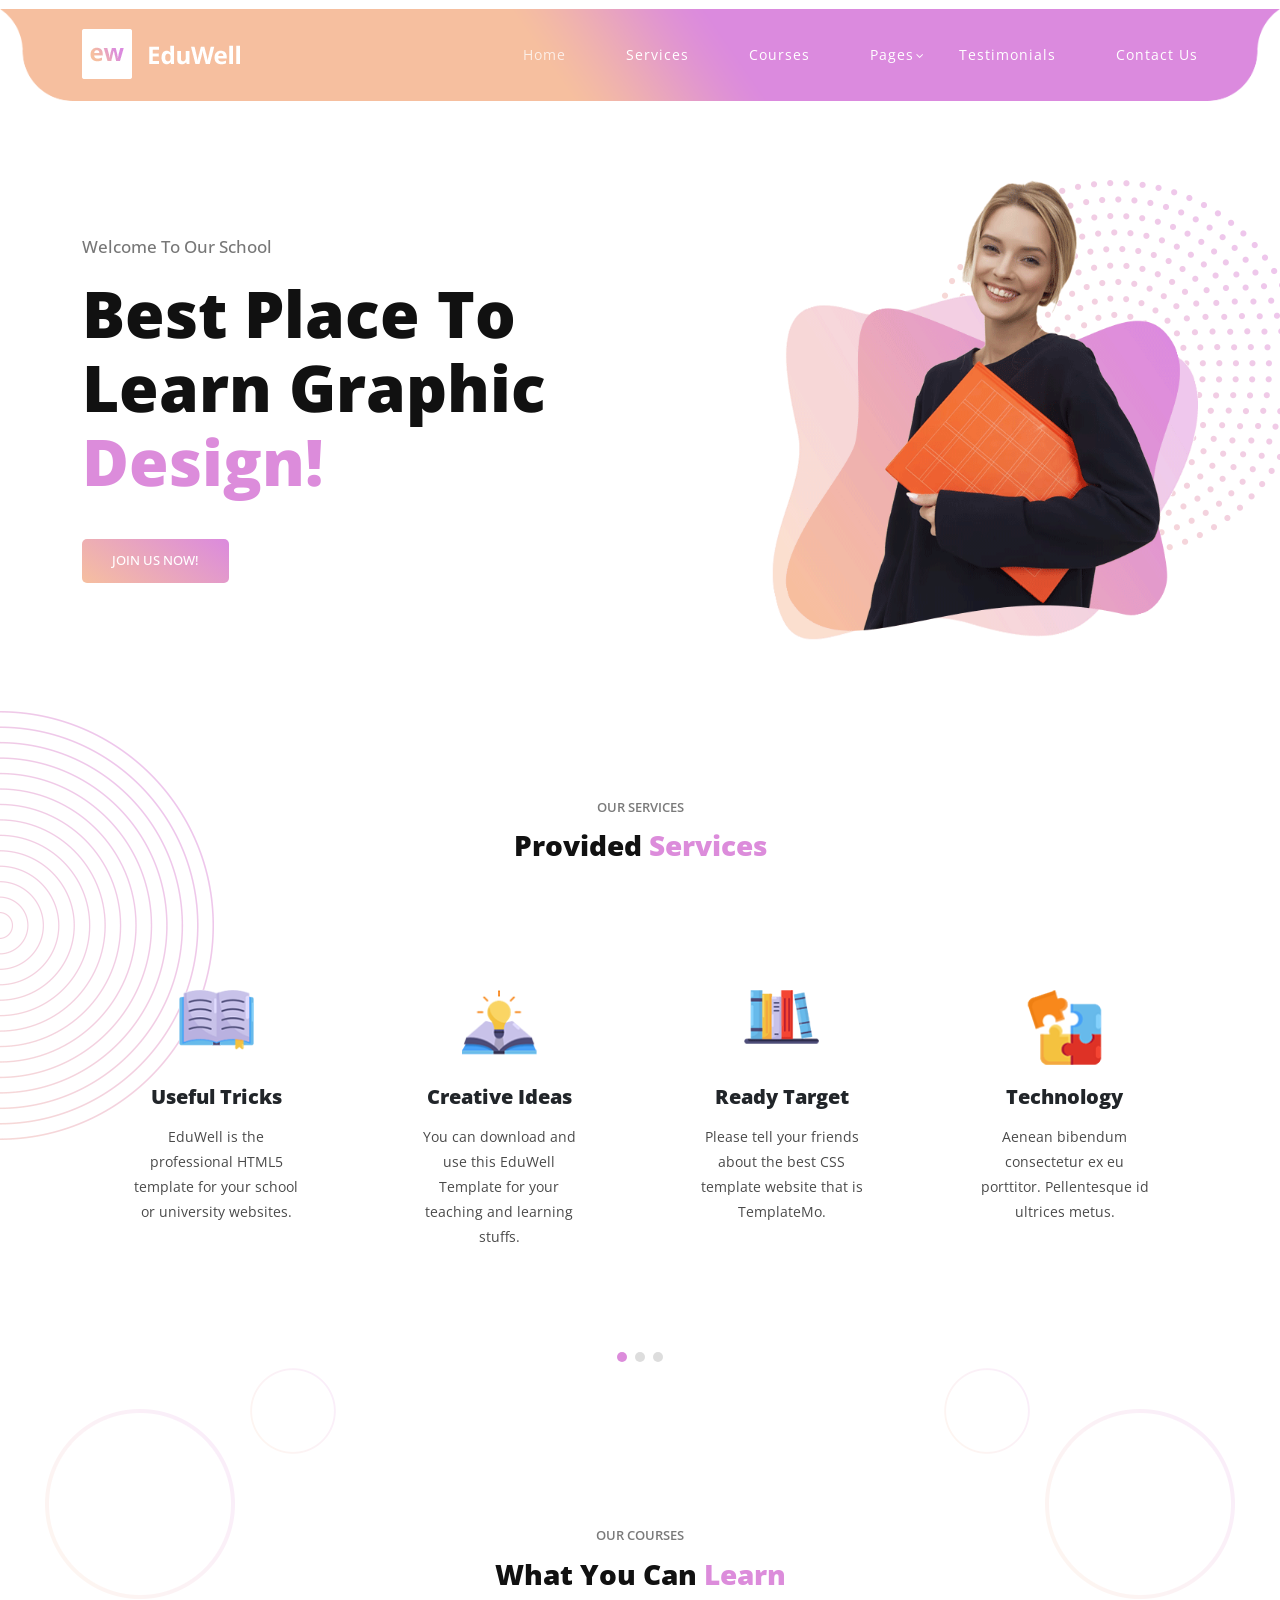
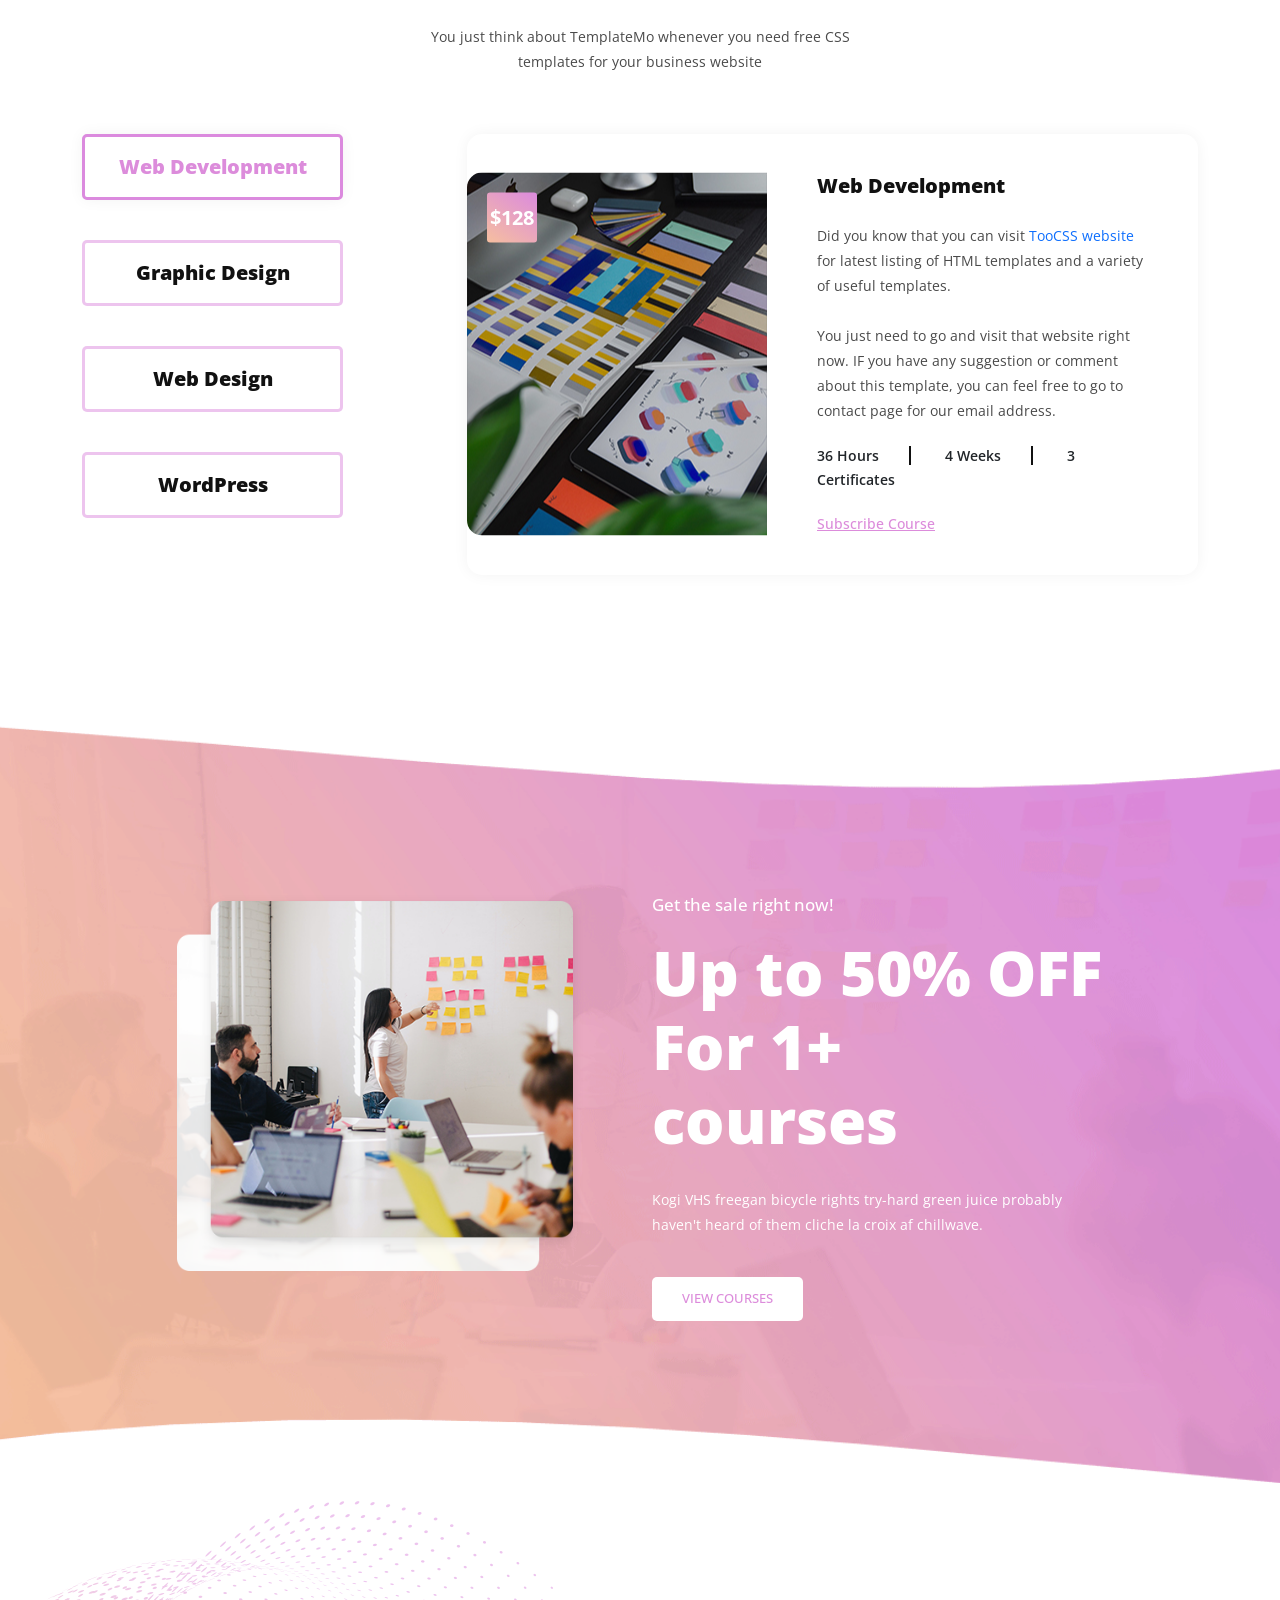
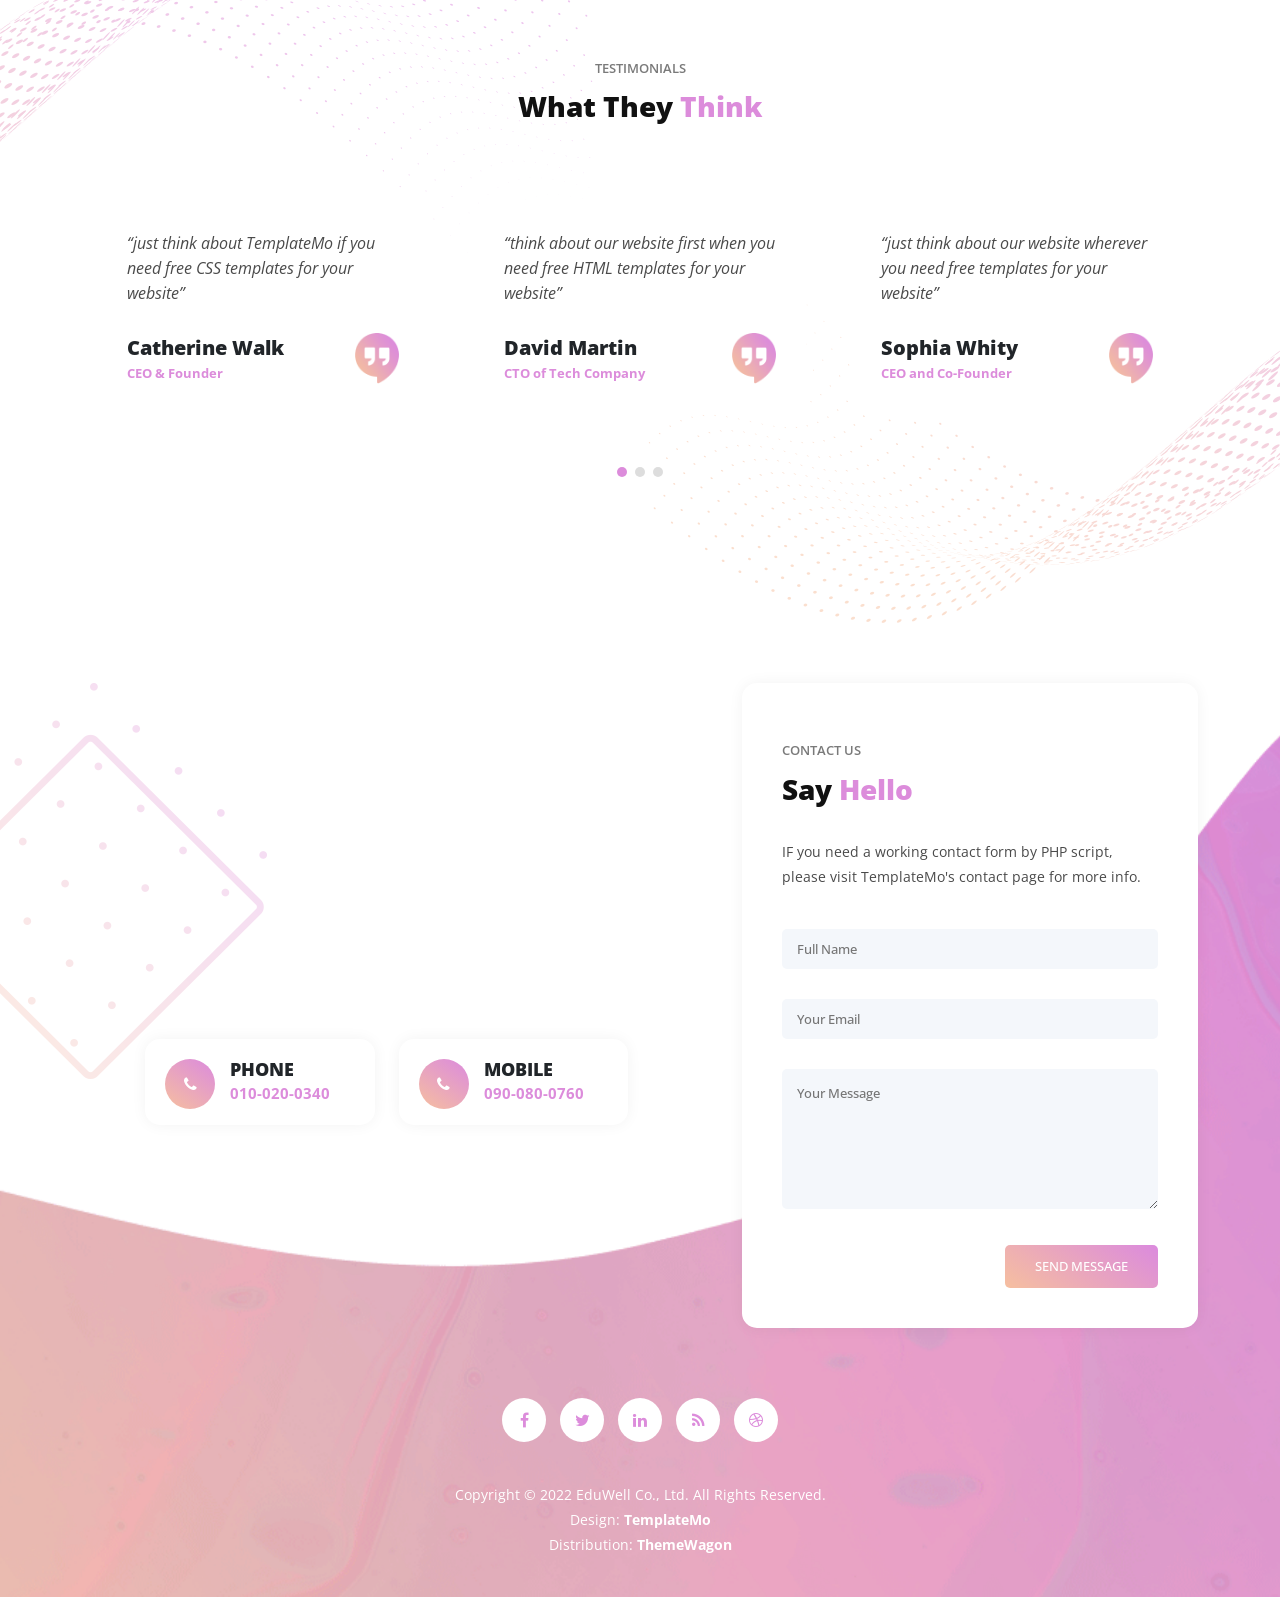
==== index.html @ 39acc46a "hellojs" ====
<!DOCTYPE html>
<html lang="en">

  <head>

    <meta charset="utf-8">
    <meta name="viewport" content="width=device-width, initial-scale=1, shrink-to-fit=no">
    <meta name="description" content="">
    <meta name="author" content="">
    <link href="https://fonts.googleapis.com/css?family=Open+Sans:100,200,300,400,500,600,700,800,900" rel="stylesheet">

    <title>EduWell - Education HTML5 Template</title>

    <!-- Bootstrap core CSS -->
    <link href="vendor/bootstrap/css/bootstrap.min.css" rel="stylesheet">


    <!-- Additional CSS Files -->
    <link rel="stylesheet" href="assets/css/fontawesome.css">
    <link rel="stylesheet" href="assets/css/templatemo-eduwell-style.css">
    <link rel="stylesheet" href="assets/css/owl.css">
    <link rel="stylesheet" href="assets/css/lightbox.css">
<!--

TemplateMo 573 EduWell

https://templatemo.com/tm-573-eduwell

-->
  </head>

<body>


  <!-- ***** Header Area Start ***** -->
  <header class="header-area header-sticky">
      <div class="container">
          <div class="row">
              <div class="col-12">
                  <nav class="main-nav">
                      <!-- ***** Logo Start ***** -->
                      <a href="index.html" class="logo">
                          <img src="assets/images/templatemo-eduwell.png" alt="EduWell Template">
                      </a>
                      <!-- ***** Logo End ***** -->
                      <!-- ***** Menu Start ***** -->
                      <ul class="nav">
                          <li class="scroll-to-section"><a href="#top" class="active">Home</a></li>
                          <li class="scroll-to-section"><a href="#services">Services</a></li>
                          <li class="scroll-to-section"><a href="#courses">Courses</a></li>
                          <li class="has-sub">
                              <a href="javascript:void(0)">Pages</a>
                              <ul class="sub-menu">
                                  <li><a href="about-us.html">About Us</a></li>
                                  <li><a href="our-services.html">Our Services</a></li>
                                  <li><a href="contact-us.html">Contact Us</a></li>
                              </ul>
                          </li>
                          <li class="scroll-to-section"><a href="#testimonials">Testimonials</a></li> 
                          <li class="scroll-to-section"><a href="#contact-section">Contact Us</a></li> 
                      </ul>        
                      <a class='menu-trigger'>
                          <span>Menu</span>
                      </a>
                      <!-- ***** Menu End ***** -->
                  </nav>
              </div>
          </div>
      </div>
  </header>
  <!-- ***** Header Area End ***** -->

  <!-- ***** Main Banner Area Start ***** -->
  <section class="main-banner" id="top">
    <div class="container">
      <div class="row">
        <div class="col-lg-6 align-self-center">
          <div class="header-text">
            <h6>Welcome to our school</h6>
            <h2>Best Place To Learn Graphic <em>Design!</em></h2>
            <div class="main-button-gradient">
              <div class="scroll-to-section"><a href="#contact-section">Join Us Now!</a></div>
            </div>
          </div>
        </div>
        <div class="col-lg-6">
          <div class="right-image">
            <img src="assets/images/banner-right-image.png" alt="">
          </div>
        </div>
      </div>
    </div>
  </section>
  <!-- ***** Main Banner Area End ***** -->

  <section class="services" id="services">
    <div class="container">
      <div class="row">
        <div class="col-lg-12">
          <div class="section-heading">
            <h6>Our Services</h6>
            <h4>Provided <em>Services</em></h4>
          </div>
        </div>
        <div class="col-lg-12">
          <div class="owl-service-item owl-carousel">
            <div class="item">
              <div class="service-item">
                <div class="icon">
                  <img src="assets/images/service-icon-01.png" alt="">
                </div>
                <h4>Useful Tricks</h4>
                <p>EduWell is the professional HTML5 template for your school or university websites.</p>
              </div>
            </div>
            <div class="item">
              <div class="service-item">
                <div class="icon">
                  <img src="assets/images/service-icon-02.png" alt="">
                </div>
                <h4>Creative Ideas</h4>
                <p>You can download and use this EduWell Template for your teaching and learning stuffs.</p>
              </div>
            </div>
            <div class="item">
              <div class="service-item">
                <div class="icon">
                  <img src="assets/images/service-icon-03.png" alt="">
                </div>
                <h4>Ready Target</h4>
                <p>Please tell your friends about the best CSS template website that is TemplateMo.</p>
              </div>
            </div>
            <div class="item">
              <div class="service-item">
                <div class="icon">
                  <img src="assets/images/service-icon-04.png" alt="">
                </div>
                <h4>Technology</h4>
                <p>Aenean bibendum consectetur ex eu porttitor. Pellentesque id ultrices metus.</p>
              </div>
            </div>
            <div class="item">
              <div class="service-item">
                <div class="icon">
                  <img src="assets/images/service-icon-01.png" alt="">
                </div>
                <h4>Useful Tricks</h4>
                <p>In non nisi eget magna efficitur ultricies non quis sapien. Pellentesque tellus.</p>
              </div>
            </div>
            <div class="item">
              <div class="service-item">
                <div class="icon">
                  <img src="assets/images/service-icon-02.png" alt="">
                </div>
                <h4>Creative Ideas</h4>
                <p>Aenean bibendum consectetur ex eu porttitor. Pellentesque id ultrices metus.</p>
              </div>
            </div>
            <div class="item">
              <div class="service-item">
                <div class="icon">
                  <img src="assets/images/service-icon-03.png" alt="">
                </div>
                <h4>Ready Target</h4>
                <p>In non nisi eget magna efficitur ultricies non quis sapien. Pellentesque tellus.</p>
              </div>
            </div>
            <div class="item">
              <div class="service-item">
                <div class="icon">
                  <img src="assets/images/service-icon-04.png" alt="">
                </div>
                <h4>Technology</h4>
                <p>Aenean bibendum consectetur ex eu porttitor. Pellentesque id ultrices metus.</p>
              </div>
            </div>
            <div class="item">
              <div class="service-item">
                <div class="icon">
                  <img src="assets/images/service-icon-01.png" alt="">
                </div>
                <h4>Useful Tricks</h4>
                <p>In non nisi eget magna efficitur ultricies non quis sapien. Pellentesque tellus.</p>
              </div>
            </div>
            <div class="item">
              <div class="service-item">
                <div class="icon">
                  <img src="assets/images/service-icon-02.png" alt="">
                </div>
                <h4>Creative Ideas</h4>
                <p>Aenean bibendum consectetur ex eu porttitor. Pellentesque id ultrices metus.</p>
              </div>
            </div>
            <div class="item">
              <div class="service-item">
                <div class="icon">
                  <img src="assets/images/service-icon-03.png" alt="">
                </div>
                <h4>Ready Target</h4>
                <p>In non nisi eget magna efficitur ultricies non quis sapien. Pellentesque tellus.</p>
              </div>
            </div>
            <div class="item">
              <div class="service-item">
                <div class="icon">
                  <img src="assets/images/service-icon-04.png" alt="">
                </div>
                <h4>Technology</h4>
                <p>Praesent accumsan condimentum arcu, id porttitor est semper nec. Nunc diam lorem.</p>
              </div>
            </div>
          </div>
        </div>
      </div>
    </div>
  </section>

  <section class="our-courses" id="courses">
    <div class="container">
      <div class="row">
        <div class="col-lg-6 offset-lg-3">
          <div class="section-heading">
            <h6>OUR COURSES</h6>
            <h4>What You Can <em>Learn</em></h4>
            <p>You just think about TemplateMo whenever you need free CSS templates for your business website</p>
          </div>
        </div>
        <div class="col-lg-12">
          <div class="naccs">
            <div class="tabs">
              <div class="row">
                <div class="col-lg-3">
                  <div class="menu">
                    <div class="active gradient-border"><span>Web Development</span></div>
                    <div class="gradient-border"><span>Graphic Design</span></div>
                    <div class="gradient-border"><span>Web Design</span></div>
                    <div class="gradient-border"><span>WordPress</span></div>
                  </div>
                </div>
                <div class="col-lg-9">
                  <ul class="nacc">
                    <li class="active">
                      <div>
                        <div class="left-image">
                          <img src="assets/images/courses-01.jpg" alt="">
                          <div class="price"><h6>$128</h6></div>
                        </div>
                        <div class="right-content">
                          <h4>Web Development</h4>
                          <p>Did you know that you can visit <a rel="nofollow" href="https://www.toocss.com/" target="_blank">TooCSS website</a> for latest listing of HTML templates and a variety of useful templates. 
                          <br><br>You just need to go and visit that website right now. IF you have any suggestion or comment about this template, you can feel free to go to contact page for our email address.</p>
                          <span>36 Hours</span>
                          <span>4 Weeks</span>
                          <span class="last-span">3 Certificates</span>
                          <div class="text-button">
                            <a href="contact-us.html">Subscribe Course</a>
                          </div>
                        </div>
                      </div>
                    </li>
                    <li>
                      <div>
                        <div class="left-image">
                          <img src="assets/images/courses-02.jpg" alt="">
                          <div class="price"><h6>$156</h6></div>
                        </div>
                        <div class="right-content">
                          <h4>Creative Graphic Design</h4>
                          <p>You are not allowed to redistribute this template ZIP file on any other website without a permission from us.<br><br>There are some unethical people on this world copied and reposted our templates without any permission from us. Their Karma will hit them really hard. Yeah!</p>
                          <span>48 Hours</span>
                          <span>6 Weeks</span>
                          <span class="last-span">1 Certificate</span>
                          <div class="text-button">
                            <a href="contact-us.html">Subscribe Course</a>
                          </div>
                        </div>
                      </div>
                    </li>
                    <li>
                      <div>
                        <div class="left-image">
                          <img src="assets/images/courses-03.jpg" alt="">
                          <div class="price"><h6>$184</h6></div>
                        </div>
                        <div class="right-content">
                          <h4>Web Design</h4>
                          <p>Quinoa roof party squid prism sustainable letterpress cray hammock tumeric man bun mixtape tofu subway tile cronut. Deep v ennui subway tile organic seitan.<br><br>Kogi VHS freegan bicycle rights try-hard green juice probably haven't heard of them cliche la croix af chillwave.</p>
                          <span>28 Hours</span>
                          <span>4 Weeks</span>
                          <span class="last-span">1 Certificate</span>
                          <div class="text-button">
                            <a href="contact-us.html">Subscribe Course</a>
                          </div>
                        </div>
                      </div>
                    </li>
                    <li>
                      <div>
                        <div class="left-image">
                          <img src="assets/images/courses-04.jpg" alt="">
                          <div class="price"><h6>$76</h6></div>
                        </div>
                        <div class="right-content">
                          <h4>WordPress Introduction</h4>
                          <p>Quinoa roof party squid prism sustainable letterpress cray hammock tumeric man bun mixtape tofu subway tile cronut. Deep v ennui subway tile organic seitan.<br><br>Kogi VHS freegan bicycle rights try-hard green juice probably haven't heard of them cliche la croix af chillwave.</p>
                          <span>48 Hours</span>
                          <span>4 Weeks</span>
                          <span class="last-span">2 Certificates</span>
                          <div class="text-button">
                            <a href="contact-us.html">Subscribe Course</a>
                          </div>
                        </div>
                      </div>
                      </li>
                    </ul>
                </div>
              </div>
            </div>
          </div>
        </div>
      </div>
    </div>
  </section>

  <section class="simple-cta">
    <div class="container">
      <div class="row">
        <div class="col-lg-5 offset-lg-1">
          <div class="left-image">
            <img src="assets/images/cta-left-image.png" alt="">
          </div>
        </div>
        <div class="col-lg-5 align-self-center">
          <h6>Get the sale right now!</h6>
          <h4>Up to 50% OFF For 1+ courses</h4>
          <p>Kogi VHS freegan bicycle rights try-hard green juice probably haven't heard of them cliche la croix af chillwave.</p>
          <div class="white-button">
            <a href="contact-us.html">View Courses</a>
          </div>
        </div>
      </div>
    </div>
  </section>

  <section class="testimonials" id="testimonials">
    <div class="container">
      <div class="row">
        <div class="col-lg-12">
          <div class="section-heading">
            <h6>Testimonials</h6>
            <h4>What They <em>Think</em></h4>
          </div>
        </div>
        <div class="col-lg-12">
          <div class="owl-testimonials owl-carousel" style="position: relative; z-index: 5;">
            <div class="item">
              <p>“just think about TemplateMo if you need free CSS templates for your website”</p>
                <h4>Catherine Walk</h4>
                <span>CEO &amp; Founder</span>
                <img src="assets/images/quote.png" alt="">
            </div>
            <div class="item">
              <p>“think about our website first when you need free HTML templates for your website”</p>
                <h4>David Martin</h4>
                <span>CTO of Tech Company</span>
                <img src="assets/images/quote.png" alt="">
            </div>
            <div class="item">
              <p>“just think about our website wherever you need free templates for your website”</p>
                <h4>Sophia Whity</h4>
                <span>CEO and Co-Founder</span>
                <img src="assets/images/quote.png" alt="">
            </div>
            <div class="item">
              <p>“Praesent accumsan condimentum arcu, id porttitor est semper nec. Nunc diam lorem.”</p>
                <h4>Helen Shiny</h4>
                <span>Tech Officer</span>
                <img src="assets/images/quote.png" alt="">
            </div>
            <div class="item">
              <p>“Praesent accumsan condimentum arcu, id porttitor est semper nec. Nunc diam lorem.”</p>
                <h4>George Soft</h4>
                <span>Gadget Reviewer</span>
                <img src="assets/images/quote.png" alt="">
            </div>
            <div class="item">
              <p>“Praesent accumsan condimentum arcu, id porttitor est semper nec. Nunc diam lorem.”</p>
                <h4>Andrew Hall</h4>
                <span>Marketing Manager</span>
                <img src="assets/images/quote.png" alt="">
            </div>
            <div class="item">
              <p>“Praesent accumsan condimentum arcu, id porttitor est semper nec. Nunc diam lorem.”</p>
                <h4>Maxi Power</h4>
                <span>Fashion Designer</span>
                <img src="assets/images/quote.png" alt="">
            </div>
            <div class="item">
              <p>“Praesent accumsan condimentum arcu, id porttitor est semper nec. Nunc diam lorem.”</p>
                <h4>Olivia Too</h4>
                <span>Creative Designer</span>
                <img src="assets/images/quote.png" alt="">
            </div>
          </div>
        </div>
      </div>
    </div>
  </section>

  <section class="contact-us" id="contact-section">
    <div class="container">
      <div class="row">
        <div class="col-lg-8">
          <div id="map">
          
            <!-- You just need to go to Google Maps for your own map point, and copy the embed code from Share -> Embed a map section -->
            <iframe src="https://www.google.com/maps/embed?pb=!1m18!1m12!1m3!1d7151.84524236698!2d-122.19494600413192!3d47.56605883252286!2m3!1f0!2f0!3f0!3m2!1i1024!2i768!4f13.1!3m3!1m2!1s0x5490695e625f8965%3A0xf99b055e76477def!2sNewcastle%20Beach%20Park%20Playground%2C%20Bellevue%2C%20WA%2098006%2C%20USA!5e0!3m2!1sen!2sth!4v1644335269264!5m2!1sen!2sth" width="100%" height="420px" frameborder="0" style="border:0; border-radius: 15px; position: relative; z-index: 2;" allowfullscreen=""></iframe>
            <div class="row">
              <div class="col-lg-4 offset-lg-1">
                <div class="contact-info">
                  <div class="icon">
                    <i class="fa fa-phone"></i>
                  </div>
                  <h4>Phone</h4>
                  <span>010-020-0340</span>
                </div>
              </div>
              <div class="col-lg-4">
                <div class="contact-info">
                  <div class="icon">
                    <i class="fa fa-phone"></i>
                  </div>
                  <h4>Mobile</h4>
                  <span>090-080-0760</span>
                </div>
              </div>
            </div>
          </div>
        </div>
        <div class="col-lg-4">
          <form id="contact" action="" method="post">
            <div class="row">
              <div class="col-lg-12">
                <div class="section-heading">
                  <h6>Contact us</h6>
                  <h4>Say <em>Hello</em></h4>
                  <p>IF you need a working contact form by PHP script, please visit TemplateMo's contact page for more info.</p>
                </div>
              </div>
              <div class="col-lg-12">
                <fieldset>
                  <input type="name" name="name" id="name" placeholder="Full Name" autocomplete="on" required>
                </fieldset>
              </div>
              <div class="col-lg-12">
                <fieldset>
                  <input type="text" name="email" id="email" pattern="[^ @]*@[^ @]*" placeholder="Your Email" required="">
                </fieldset>
              </div>
              <div class="col-lg-12">
                <fieldset>
                  <textarea name="message" id="message" placeholder="Your Message"></textarea>
                </fieldset>
              </div>
              <div class="col-lg-12">
                <fieldset>
                  <button type="submit" id="form-submit" class="main-gradient-button">Send Message</button>
                </fieldset>
              </div>
            </div>
          </form>
        </div>
        <div class="col-lg-12">
          <ul class="social-icons">
            <li><a href="#"><i class="fa fa-facebook"></i></a></li>
            <li><a href="#"><i class="fa fa-twitter"></i></a></li>
            <li><a href="#"><i class="fa fa-linkedin"></i></a></li>
            <li><a href="#"><i class="fa fa-rss"></i></a></li>
            <li><a href="#"><i class="fa fa-dribbble"></i></a></li>
          </ul>
        </div>
        <div class="col-lg-12">
          <p class="copyright">Copyright © 2022 EduWell Co., Ltd. All Rights Reserved. 
          
          <br>Design: <a rel="sponsored" href="https://templatemo.com" target="_blank">TemplateMo</a>
          <br>Distribution: <a rel="sponsored" href="https://themewagon.com" target="_blank">ThemeWagon</a></p>
        </div>
      </div>
    </div>
  </section>

  <!-- Scripts -->
  <!-- Bootstrap core JavaScript -->
    <script src="vendor/jquery/jquery.min.js"></script>
    <script src="vendor/bootstrap/js/bootstrap.bundle.min.js"></script>

    <script src="assets/js/isotope.min.js"></script>
    <script src="assets/js/owl-carousel.js"></script>
    <script src="assets/js/lightbox.js"></script>
    <script src="assets/js/tabs.js"></script>
    <script src="assets/js/video.js"></script>
    <script src="assets/js/slick-slider.js"></script>
    <script src="assets/js/custom.js"></script>
    <script>
        //according to loftblog tut
        $('.nav li:first').addClass('active');

        var showSection = function showSection(section, isAnimate) {
          var
          direction = section.replace(/#/, ''),
          reqSection = $('.section').filter('[data-section="' + direction + '"]'),
          reqSectionPos = reqSection.offset().top - 0;

          if (isAnimate) {
            $('body, html').animate({
              scrollTop: reqSectionPos },
            800);
          } else {
            $('body, html').scrollTop(reqSectionPos);
          }

        };

        var checkSection = function checkSection() {
          $('.section').each(function () {
            var
            $this = $(this),
            topEdge = $this.offset().top - 80,
            bottomEdge = topEdge + $this.height(),
            wScroll = $(window).scrollTop();
            if (topEdge < wScroll && bottomEdge > wScroll) {
              var
              currentId = $this.data('section'),
              reqLink = $('a').filter('[href*=\\#' + currentId + ']');
              reqLink.closest('li').addClass('active').
              siblings().removeClass('active');
            }
          });
        };

        $('.main-menu, .responsive-menu, .scroll-to-section').on('click', 'a', function (e) {
          e.preventDefault();
          showSection($(this).attr('href'), true);
        });

        $(window).scroll(function () {
          checkSection();
        });
    </script>
</body>

</html>
---- assets/css/templatemo-eduwell-style.css ----
/*

TemplateMo 573 EduWell

https://templatemo.com/tm-573-eduwell

*/

/* ---------------------------------------------
Table of contents
------------------------------------------------
01. font & reset css
02. reset
03. global styles
04. header
05. banner
06. features
07. testimonials
08. contact
09. footer
10. preloader
11. search
12. portfolio

--------------------------------------------- */
/* 
---------------------------------------------
font & reset css
--------------------------------------------- 
*/
@import url("https://fonts.googleapis.com/css?family=Open+Sans:100,200,300,400,500,600,700,800,900");
/* 
---------------------------------------------
reset
--------------------------------------------- 
*/
html, body, div, span, applet, object, iframe, h1, h2, h3, h4, h5, h6, p, blockquote, div
pre, a, abbr, acronym, address, big, cite, code, del, dfn, em, font, img, ins, kbd, q,
s, samp, small, strike, strong, sub, sup, tt, var, b, u, i, center, dl, dt, dd, ol, ul, li,
figure, header, nav, section, article, aside, footer, figcaption {
  margin: 0;
  padding: 0;
  border: 0;
  outline: 0;
}

.clearfix:after {
  content: ".";
  display: block;
  clear: both;
  visibility: hidden;
  line-height: 0;
  height: 0;
}

.clearfix {
  display: inline-block;
}

html[xmlns] .clearfix {
  display: block;
}

* html .clearfix {
  height: 1%;
}

ul, li {
  padding: 0;
  margin: 0;
  list-style: none;
}

header, nav, section, article, aside, footer, hgroup {
  display: block;
}

* {
  box-sizing: border-box;
}

html, body {
  font-family: 'Open Sans', sans-serif;
  font-weight: 400;
  background-color: #fff;
  font-size: 16px;
  -ms-text-size-adjust: 100%;
  -webkit-font-smoothing: antialiased;
  -moz-osx-font-smoothing: grayscale;
}

a {
  text-decoration: none !important;
}

h1, h2, h3, h4, h5, h6 {
  margin-top: 0px;
  margin-bottom: 0px;
}

ul {
  margin-bottom: 0px;
}

p {
  font-size: 14px;
  line-height: 25px;
  color: #4a4a4a;
}

img {
  width: 100%;
  overflow: hidden;
}

/* 
---------------------------------------------
global styles
--------------------------------------------- 
*/
html,
body {
  background: #fff;
  font-family: 'Open Sans', sans-serif;
}

::selection {
  background: #dc8cdb;
  color: #fff;
}

::-moz-selection {
  background: #dc8cdb;
  color: #fff;
}

@media (max-width: 991px) {
  html, body {
    overflow-x: hidden;
  }
  .mobile-top-fix {
    margin-top: 30px;
    margin-bottom: 0px;
  }
  .mobile-bottom-fix {
    margin-bottom: 30px;
  }
  .mobile-bottom-fix-big {
    margin-bottom: 60px;
  }
}

.main-button-gradient a {
  font-size: 13px;
  color: #fff;
  background: rgb(219,138,222);
  background: linear-gradient(-145deg, rgba(219,138,222,1) 0%, rgba(246,191,159,1) 100%);
  padding: 12px 30px;
  display: inline-block;
  border-radius: 5px;
  font-weight: 500;
  text-transform: uppercase;
  transition: all .3s;
}

.main-button-gradient a:hover {
  background: rgb(219,138,222);
  background: linear-gradient(-145deg, rgba(219,138,222,1) 0%, rgba(246,191,159,1) 100%);
  opacity: 0.9;
}

.white-button a {
  font-size: 13px;
  color: #dc8cdb;
  background-color: #fff;
  padding: 12px 30px;
  display: inline-block;
  border-radius: 5px;
  font-weight: 500;
  text-transform: uppercase;
  transition: all .3s;
}

.white-button a:hover {
  opacity: 0.9;
}

.text-button a {
  font-size: 14px;
  font-weight: 500;
  color: #dc8cdb;
  text-decoration: underline !important;
  transition: all .3s;
}

.text-button a:hover {
  opacity: 0.75;
}

section {
  margin-top: 140px;
}

#contact-section {
  padding-top: 20px;
}

.section-heading {
  position: relative;
  z-index: 2;
  padding-top: 20px;
  margin-top: 0px;
  text-align: center;
  margin-bottom: 60px;
}

.section-heading h6 {
  font-size: 13px;
  text-transform: uppercase;
  color: #7a7a7a;
  font-weight: 600;
}

.section-heading h4 {
  margin-top: 10px;
  line-height: 40px;
  font-size: 28px;
  font-weight: 900;
  text-transform: capitalize;
  color: #111;
}

.section-heading h4 em {
  font-style: normal;
  color: #dc8cdb;
}

.section-heading p {
  margin-top: 30px;
}


/* 
---------------------------------------------
header
--------------------------------------------- 
*/
.background-header {
  background: rgb(219,138,222) !important;
  background: linear-gradient(-145deg, rgba(219,138,222,1) 0%, rgba(246,191,159,1) 100%) !important;
  height: 80px!important;
  position: fixed!important;
  top: 0!important;
  left: 0;
  right: 0;
  box-shadow: 0px 0px 10px rgba(0,0,0,0.15)!important;
}

.header-area {
  background-image: url(../images/header-bg.png);
  background-size: contain;
  background-repeat: no-repeat;
  background-position: center;
  position: absolute;
  height: 110px;
  top: 0;
  left: 0;
  right: 0;
  z-index: 100;
  -webkit-transition: all .5s ease 0s;
  -moz-transition: all .5s ease 0s;
  -o-transition: all .5s ease 0s;
  transition: all .5s ease 0s;
}

.header-area .main-nav {
  min-height: 80px;
  background: transparent;
}

.header-area .main-nav .logo {
  line-height: 100px;
  color: #fff;
  font-size: 28px;
  font-weight: 700;
  text-transform: uppercase;
  letter-spacing: 2px;
  float: left;
  -webkit-transition: all 0.3s ease 0s;
  -moz-transition: all 0.3s ease 0s;
  -o-transition: all 0.3s ease 0s;
  transition: all 0.3s ease 0s;
}

.background-header .main-nav .logo {
  line-height: 75px;
}

.background-header .nav {
  margin-top: 20px !important;
}

.header-area .main-nav .nav {
  float: right;
  margin-top: 35px;
  margin-right: 0px;
  background-color: transparent;
  -webkit-transition: all 0.3s ease 0s;
  -moz-transition: all 0.3s ease 0s;
  -o-transition: all 0.3s ease 0s;
  transition: all 0.3s ease 0s;
  position: relative;
  z-index: 999;
}

.header-area .main-nav .nav li {
  padding-left: 30px;
  padding-right: 30px;
}

.header-area .main-nav .nav li:last-child {
  padding-right: 0px;
}

.header-area .main-nav .nav li a {
  display: block;
  font-weight: 400;
  font-size: 14px;
  text-transform: capitalize;
  color: #fff;
  -webkit-transition: all 0.3s ease 0s;
  -moz-transition: all 0.3s ease 0s;
  -o-transition: all 0.3s ease 0s;
  transition: all 0.3s ease 0s;
  height: 40px;
  line-height: 40px;
  border: transparent;
  letter-spacing: 1px;
}

.header-area .main-nav .nav li:hover a,
.header-area .main-nav .nav li a.active {
  color: #fff!important;
  opacity: 0.75;
}

.background-header .main-nav .nav li:hover a,
.background-header .main-nav .nav li a.active {
  color: #fff!important;
  opacity: 1;
}

.header-area .main-nav .nav li.has-sub {
  position: relative;
  padding-right: 15px;
}

.header-area .main-nav .nav li.has-sub:after {
  font-family: FontAwesome;
  content: "\f107";
  font-size: 12px;
  color: #fff;
  position: absolute;
  right: 5px;
  top: 12px;
}

.header-area .main-nav .nav li.has-sub ul.sub-menu {
  position: absolute;
  width: 140px;
  box-shadow: 0 2px 28px 0 rgba(0, 0, 0, 0.06);
  overflow: hidden;
  top: 40px;
  border-radius: 5px;
  opacity: 0;
  transition: all .3s;
  transform: translateY(+2em);
  visibility: hidden;
  z-index: -1;
}

.header-area .main-nav .nav li.has-sub ul.sub-menu li {
  margin-left: 0px;
  padding-left: 0px;
  padding-right: 0px;
}

.header-area .main-nav .nav li.has-sub ul.sub-menu li a {
  opacity: 1;
  display: block;
  background: #f7f7f7;
  color: #2a2a2a!important;
  padding-left: 20px;
  height: 40px;
  line-height: 40px;
  -webkit-transition: all 0.3s ease 0s;
  -moz-transition: all 0.3s ease 0s;
  -o-transition: all 0.3s ease 0s;
  transition: all 0.3s ease 0s;
  position: relative;
  font-size: 12px;
  font-weight: 400;
  border-bottom: 1px solid #eee;
}

.header-area .main-nav .nav li.has-sub ul li a:hover {
  background: #fff;
  color: #dc8cdb!important;
  padding-left: 25px;
}

.header-area .main-nav .nav li.has-sub ul li a:hover:before {
  width: 3px;
}

.header-area .main-nav .nav li.has-sub:hover ul.sub-menu {
  visibility: visible;
  opacity: 1;
  z-index: 1;
  transform: translateY(0%);
  transition-delay: 0s, 0s, 0.3s;
}

.header-area .main-nav .menu-trigger {
  cursor: pointer;
  display: block;
  position: absolute;
  top: 33px;
  width: 32px;
  height: 40px;
  text-indent: -9999em;
  z-index: 99;
  right: 40px;
  display: none;
}

.background-header .main-nav .menu-trigger {
  top: 23px;
}

.header-area .main-nav .menu-trigger span,
.header-area .main-nav .menu-trigger span:before,
.header-area .main-nav .menu-trigger span:after {
  -moz-transition: all 0.4s;
  -o-transition: all 0.4s;
  -webkit-transition: all 0.4s;
  transition: all 0.4s;
  background-color: #fff;
  display: block;
  position: absolute;
  width: 30px;
  height: 2px;
  left: 0;
}

.background-header .main-nav .menu-trigger span,
.background-header .main-nav .menu-trigger span:before,
.background-header .main-nav .menu-trigger span:after {
  background-color: #fff;
}

.header-area .main-nav .menu-trigger span:before,
.header-area .main-nav .menu-trigger span:after {
  -moz-transition: all 0.4s;
  -o-transition: all 0.4s;
  -webkit-transition: all 0.4s;
  transition: all 0.4s;
  background-color: #fff;
  display: block;
  position: absolute;
  width: 30px;
  height: 2px;
  left: 0;
  width: 75%;
}

.background-header .main-nav .menu-trigger span:before,
.background-header .main-nav .menu-trigger span:after {
  background-color: #fff;
}

.header-area .main-nav .menu-trigger span:before,
.header-area .main-nav .menu-trigger span:after {
  content: "";
}

.header-area .main-nav .menu-trigger span {
  top: 16px;
}

.header-area .main-nav .menu-trigger span:before {
  -moz-transform-origin: 33% 100%;
  -ms-transform-origin: 33% 100%;
  -webkit-transform-origin: 33% 100%;
  transform-origin: 33% 100%;
  top: -10px;
  z-index: 10;
}

.header-area .main-nav .menu-trigger span:after {
  -moz-transform-origin: 33% 0;
  -ms-transform-origin: 33% 0;
  -webkit-transform-origin: 33% 0;
  transform-origin: 33% 0;
  top: 10px;
}

.header-area .main-nav .menu-trigger.active span,
.header-area .main-nav .menu-trigger.active span:before,
.header-area .main-nav .menu-trigger.active span:after {
  background-color: transparent;
  width: 100%;
}

.header-area .main-nav .menu-trigger.active span:before {
  -moz-transform: translateY(6px) translateX(1px) rotate(45deg);
  -ms-transform: translateY(6px) translateX(1px) rotate(45deg);
  -webkit-transform: translateY(6px) translateX(1px) rotate(45deg);
  transform: translateY(6px) translateX(1px) rotate(45deg);
  background-color: #fff;
}

.background-header .main-nav .menu-trigger.active span:before {
  background-color: #fff;
}

.header-area .main-nav .menu-trigger.active span:after {
  -moz-transform: translateY(-6px) translateX(1px) rotate(-45deg);
  -ms-transform: translateY(-6px) translateX(1px) rotate(-45deg);
  -webkit-transform: translateY(-6px) translateX(1px) rotate(-45deg);
  transform: translateY(-6px) translateX(1px) rotate(-45deg);
  background-color: #fff;
}

.background-header .main-nav .menu-trigger.active span:after {
  background-color: #fff;
}

.header-area.header-sticky {
  min-height: 80px;
}

.header-area .nav {
  margin-top: 30px;
}

.header-area.header-sticky .nav li a.active {
  color: #dc8cdb;
}

@media (max-width: 1200px) {
  .header-area .main-nav .nav li {
    padding-left: 7px;
    padding-right: 7px;
  }
  .header-area .main-nav:before {
    display: none;
  }
}

@media (max-width: 767px) {
  .header-area .main-nav .logo {
    color: #1e1e1e;
  }
  .header-area.header-sticky .nav li a:hover,
  .header-area.header-sticky .nav li a.active {
    color: #dc8cdb!important;
    opacity: 1;
  }
  .header-area.header-sticky .nav li.search-icon a {
    width: 100%;
  }
  .header-area {
    background-color: #f7f7f7;
    padding: 0px 15px;
    height: 100px;
    box-shadow: none;
    text-align: center;
  }
  .header-area .container {
    padding: 0px;
  }
  .header-area .logo {
    margin-left: 30px;
  }
  .header-area .menu-trigger {
    display: block !important;
  }
  .header-area .main-nav {
    overflow: hidden;
  }
  .header-area .main-nav .nav {
    float: none;
    width: 100%;
    display: none;
    -webkit-transition: all 0s ease 0s;
    -moz-transition: all 0s ease 0s;
    -o-transition: all 0s ease 0s;
    transition: all 0s ease 0s;
    margin-left: 0px;
  }
  .header-area .main-nav .nav li:first-child {
    border-top: 1px solid #eee;
  }
  .header-area.header-sticky .nav {
    margin-top: 100px !important;
  }
  .header-area .main-nav .nav li {
    width: 100%;
    background: #fff;
    border-bottom: 1px solid #eee;
    padding-left: 0px !important;
    padding-right: 0px !important;
  }
  .header-area .main-nav .nav li a {
    height: 50px !important;
    line-height: 50px !important;
    padding: 0px !important;
    border: none !important;
    background: #f7f7f7 !important;
    color: #191a20 !important;
  }
  .header-area .main-nav .nav li a:hover {
    background: #eee !important;
    color: #dc8cdb!important;
  }
  .header-area .main-nav .nav li.has-sub ul.sub-menu {
    position: relative;
    visibility: inherit;
    opacity: 1;
    z-index: 1;
    transform: translateY(0%);
    top: 0px;
    width: 100%;
    box-shadow: none;
    height: 0px;
    transition: all 0s;
  }
  .header-area .main-nav .nav li.submenu ul li a {
    font-size: 12px;
    font-weight: 400;
  }
  .header-area .main-nav .nav li.submenu ul li a:hover:before {
    width: 0px;
  }
  .header-area .main-nav .nav li.has-sub ul.sub-menu {
    height: auto;
  }
  .header-area .main-nav .nav li.has-sub:after {
    color: #3B566E;
    right: 30px;
    font-size: 14px;
    top: 15px;
  }
  .header-area .main-nav .nav li.submenu:hover ul, .header-area .main-nav .nav li.submenu:focus ul {
    height: 0px;
  }
}

@media (min-width: 767px) {
  .header-area .main-nav .nav {
    display: flex !important;
  }
}


/* 
---------------------------------------------
banner
--------------------------------------------- 
*/

section.main-banner {
  margin-top: 0px;
}

.main-banner {
  padding-top: 180px;
}

.main-banner .right-image {
  margin-left: 120px;
  position: relative;
  z-index: 2;
}

.main-banner .right-image img {
  position: relative;
  z-index: 2;
}

.main-banner .right-image::after {
  position: absolute;
  background-image: url(../images/banner-right-dec.png);
  width: 378px;
  height: 378px;
  content: '';
  right: -25%;
  z-index: 1;
}

.main-banner .header-text::after {
  position: absolute;
  background-image: url(../images/banner-left-dec.png);
  width: 214px;
  height: 429px;
  content: '';
  left: 0;
  bottom: -240px;
  z-index: 1;
}

.main-banner .header-text h6 {
  position: relative;
  z-index: 2;
  font-size: 17px;
  font-weight: 500;
  text-transform: capitalize;
  color: #777777;;
}

.main-banner .header-text h2 {
  position: relative;
  z-index: 2;
  margin-top: 20px;
  font-size: 64px;
  color: #111111;
  font-weight: 900;
  line-height: 74px;
  margin-bottom: 40px;
}

.main-banner .header-text h2 em {
  font-style: normal;
  color: #dc8cdb;
}

.main-banner .main-button-gradient {
  position: relative;
  z-index: 2;
}


/*
---------------------------------------------
services
---------------------------------------------
*/ 

.services .item {
  border-radius: 15px;
  text-align: center;
  padding: 50px 30px;
  margin: 15px;
  transition: all .3s;
}

.services .item:hover {
  box-shadow: 0px 0px 15px rgba(0, 0, 0, 0.06);
}

.services .item .icon {
  max-width: 75px;
  margin: 0 auto;
  min-height: 80px;
  line-height: 80px;
  vertical-align: middle;
}

.services .item h4 {
  margin-top: 15px;
  margin-bottom: 15px;
  font-size: 20px;
  font-weight: 800;
}

.services .owl-dots {
  text-align: center;
  margin-top: 30px;
}

.services .owl-dots .owl-dot {
  width: 10px;
  height: 10px;
  background-color: #ddd;
  border-radius: 50%;
  margin: 0px 4px;
}

.services .owl-dots .active {
  background-color: #dc8cdb;
}


/*
---------------------------------------------
our courses
---------------------------------------------
*/

section.our-courses {
  position: relative;
}

section.our-courses .section-heading p {
  padding: 0px 60px;
}

section.our-courses:before {
  position: absolute;
  content: '';
  background-image: url(../images/our-courses-left-dec.png);
  left: 45px;
  top: -140px;
  width: 291px;
  height: 231px;
  z-index: 1;
}

section.our-courses:after {
  position: absolute;
  content: '';
  background-image: url(../images/our-courses-right-dec.png);
  right: 45px;
  top: -140px;
  width: 291px;
  height: 231px;
  z-index: 1;
}

section.our-courses .naccs {
  position: relative;
}

section.our-courses .naccs .menu div {
  padding: 15px 30px;
  text-align: center;
  border-radius: 5px !important;
  margin-bottom: 40px;
  font-size: 20px;
  color: #111;
  background-color: #fff;
  cursor: pointer;
  vertical-align: middle;
  font-weight: 900;
  transition: 1s all cubic-bezier(0.075, 0.82, 0.165, 1);
  border: 3px solid rgba(219,138,222,0.5);
}

section.our-courses .naccs .menu div.active {
  color: #dc8cdb;
  border: 3px solid rgba(219,138,222,1);
  box-shadow: 0px 0px 15px rgba(0, 0, 0, 0.05);
}

section.our-courses ul.nacc {
  margin-left: 100px !important;
  position: relative;
  min-height: 100%;
  list-style: none;
  margin: 0;
  padding: 0;
  transition: 0.5s all cubic-bezier(0.075, 0.82, 0.165, 1);
}

section.our-courses ul.nacc li {
  background-color: #fff;
  overflow: hidden;
  opacity: 0;
  transform: translateX(50px);
  position: absolute;
  list-style: none;
  transition: 1s all cubic-bezier(0.075, 0.82, 0.165, 1);
  border-radius: 15px;
  box-shadow: 0px 0px 15px rgba(0, 0, 0, 0.05);
  padding-right: 50px;
}

section.our-courses ul.nacc li .left-image {
  position: absolute;
  margin-right: 50px;
  top: 50%;
  transform: translateY(-50%);
}

section.our-courses ul.nacc li .left-image img {
  border-top-left-radius: 15px;
  border-bottom-left-radius: 15px;
}

section.our-courses ul.nacc li .left-image .price h6 {
  position: absolute;
  background: rgb(219,138,222);
  background: linear-gradient(-145deg, rgba(219,138,222,1) 0%, rgba(246,191,159,1) 100%);
  color: #fff;
  top: 20px;
  left: 20px;
  font-size: 20px;
  font-weight: 700;
  width: 50px;
  height: 50px;
  border-radius: 3px;
  display: inline-block;
  text-align: center;
  line-height: 50px;
}

section.our-courses ul.nacc li .right-content {
  padding: 40px 0px;
  margin-left: 350px;
}

section.our-courses ul.nacc li .right-content h4 {
  font-size: 20px;
  color: #111;
  margin-bottom: 25px;
  font-weight: 800;
}

section.our-courses ul.nacc li .right-content ul {
  margin-top: 20px;
  margin-bottom: 20px;
}

section.our-courses ul.nacc li .right-content span {
  font-size: 14px;
  font-weight: 600;
  margin-right: 30px;
  padding-right: 30px;
  border-right: 2px solid #111;
}

section.our-courses ul.nacc li .right-content .last-span {
  margin-right: 0px;
  padding-right: 0px;
  border-right: none;
}

section.our-courses ul.nacc li .right-content p {
  margin-bottom: 20px;
}

section.our-courses ul.nacc li .right-content .text-button {
  margin-top: 20px;
}

section.our-courses ul.nacc li.active {
  position: relative;
  transition-delay: 0.3s;
  z-index: 2;
  opacity: 1;
  transform: translateX(0px);
}

section.our-courses ul.nacc li p {
  margin: 0;
}


/*
---------------------------------------------
cta
---------------------------------------------
*/

section.simple-cta {
  background-image: url(../images/cta-bg.png);
  background-repeat: no-repeat;
  background-position: center center;
  background-size: cover;
  width: 100%;
  padding: 180px 0px 180px 0px;
}

section.simple-cta .left-image {
  margin-right: 45px;
}

section.simple-cta h6 {
  font-size: 17px;
  color: #fff;
}

section.simple-cta h4 {
  font-size: 62px;
  font-weight: 900;
  color: #fff;
  line-height: 74px;
  margin-top: 20px;
}

section.simple-cta p {
  color: #fff;
  margin-top: 30px;
  margin-bottom: 40px;
}


/* 
---------------------------------------------
testimonials
--------------------------------------------- 
*/

section.testimonials {
  position: relative;
}

section.testimonials:before {
  position: absolute;
  content: '';
  background-image: url(../images/testimonials-left-dec.png);
  left: 0px;
  top: -140px;
  width: 593px;
  height: 352px;
  z-index: 1;
}

section.testimonials:after {
  position: absolute;
  content: '';
  background-image: url(../images/testimonials-right-dec.png);
  right: 0px;
  bottom: -140px;
  width: 632px;
  height: 352px;
  z-index: 1;
}

.testimonials .item {
  border-radius: 15px;
  padding: 30px;
  background-color: #fff;
  margin: 15px;
  transition: all .3s;
  position: relative;
  z-index: 2;
}

.testimonials .item:hover {
  box-shadow: 0px 0px 15px rgba(0, 0, 0, 0.06);
}

.testimonials .item p {
  font-size: 16px;
  font-style: italic;
}

.testimonials .item h4 {
  margin-top: 30px;
  font-size: 20px;
  font-weight: 900;
  position: relative;
}

.testimonials .item span {
  font-size: 13px;
  font-weight: 700;
  color: #dc8cdb;
}

.testimonials .item img {
  max-width: 44px;
  z-index: 2;
  position: absolute;
  right: 30px;
  bottom: 30px
}

.testimonials .owl-dots {
  text-align: center;
  margin-top: 30px;
}

.testimonials .owl-dots .owl-dot {
  width: 10px;
  height: 10px;
  background-color: #ddd;
  border-radius: 50%;
  margin: 0px 4px;
}

.testimonials .owl-dots .active {
  background-color: #dc8cdb;
}



/* 
---------------------------------------------
contact us
--------------------------------------------- 
*/

section.contact-us {
  background-image: url(../images/footer-bg.png);
  background-position: center center;
  background-repeat: no-repeat;
  background-size: cover;
  padding: 0px;
  position: relative;
}

section.contact-us:after {
  position: absolute;
  content: '';
  background-image: url(../images/footer-left-dec.png);
  left: 0px;
  top: 60px;
  width: 267px;
  height: 396px;
  z-index: 1;
}

section.contact-us .contact-info {
  background-color: #fff;
  margin-top: -30px;
  box-shadow: 0px 0px 15px rgba(0, 0, 0, 0.05);
  border-radius: 15px;
  z-index: 5;
  position: relative;
  padding: 20px;
}

section.contact-us .contact-info .icon i {
  float: left;
  margin-right: 15px;
  width: 50px;
  height: 50px;
  display: inline-block;
  text-align: center;
  line-height: 50px;
  border-radius: 50%;
  background: rgb(219,138,222);
  background: linear-gradient(-145deg, rgba(219,138,222,1) 0%, rgba(246,191,159,1) 100%);
  color: #fff;
}

section.contact-us .contact-info h4 {
  font-size: 18px;
  font-weight: 900;
  text-transform: uppercase;
}

section.contact-us .contact-info span {
  font-size: 15px;
  color: #dc8cdb;
  font-weight: 700;
}

section.contact-us .section-heading {
  text-align: left;
  margin-bottom: 40px;
}

section.contact-us #contact {
  margin-left: -100px;
  position: relative;
  z-index: 5;
  background-color: #fff;
  margin-top: 40px;
  box-shadow: 0px 0px 15px rgba(0, 0, 0, 0.05);
  border-radius: 15px;
  padding: 40px;
}

section.contact-us #contact input {
  width: 100%;
  height: 40px;
  border-radius: 5px;
  background-color: #f4f7fb;
  outline: none;
  border: none;
  box-shadow: none;
  font-size: 13px;
  font-weight: 500;
  color: #7a7a7a;
  padding: 0px 15px;
  margin-bottom: 30px;
}

section.contact-us #contact textarea {
  width: 100%;
  min-height: 140px;
  max-height: 180px;
  border-radius: 5px;
  background-color: #f4f7fb;
  outline: none;
  border: none;
  box-shadow: none;
  font-size: 13px;
  font-weight: 500;
  color: #7a7a7a;
  padding: 15px;
  margin-bottom: 30px;
}

section.contact-us #contact button {
  float: right;
  font-size: 13px;
  color: #fff;
  background: rgb(219,138,222);
  background: linear-gradient(-145deg, rgba(219,138,222,1) 0%, rgba(246,191,159,1) 100%);
  padding: 12px 30px;
  display: inline-block;
  border-radius: 5px;
  font-weight: 500;
  text-transform: uppercase;
  transition: all .3s;
  transition: all .3s;
  border: none;
  outline: none;
}

section.contact-us #contact button:hover {
  opacity: 0.9;
}

section.contact-us ul.social-icons li {
  display: inline-block;
  margin: 0px 5px;
}

section.contact-us ul.social-icons {
  text-align: center;
  margin-top: 70px;
}

section.contact-us ul.social-icons li a {
  width: 44px;
  height: 44px;
  display: inline-block;
  text-align: center;
  line-height: 44px;
  background-color: #fff;
  color: #dc8cdb;
  border-radius: 50%;
  transition: all .5s;
}

section.contact-us ul.social-icons li a:hover {
  background-color: #dc8cdb;
  color: #fff;
}

p.copyright {
  text-align: center;
  color: #fff;
  margin: 40px 0px;
}

p.copyright a {
  font-weight: 700;
  color: #fff;
}

/*
---------------------------------------------
heading page
---------------------------------------------
*/

section.page-heading {
  margin-top: 190px;
  text-align: center;
}

section.page-heading .header-text {
  border-bottom: 3px solid #eee;
  padding-bottom: 80px;
}

section.page-heading .header-text h4 {
  font-size: 17px;
  text-transform: capitalize;
  color: #7a7a7a;
}

section.page-heading .header-text h1 {
  font-size: 62px;
  font-weight: 900;
  color: #111;
  margin-top: 10px;
}


/*
---------------------------------------------
about us page
---------------------------------------------
*/

section.get-info .left-image {
  margin-right: 30px;
}

section.get-info .section-heading {
  text-align: left;
}

section.get-info .info-item {
  border-radius: 15px;
  text-align: left;
  padding: 60px 30px 30px 30px;
  box-shadow: 0px 0px 15px rgba(0, 0, 0, 0.06);
  position: relative;
}

section.get-info .info-item .icon {
  position: absolute;
  left: 30px;
  top: -30px;
  width: 80px;
  height: 80px;
  display: inline-block;
  border-radius: 15px;
  text-align: center;
  line-height: 80px;
  background-color: #fff;
  box-shadow: 0px 0px 15px rgba(0, 0, 0, 0.06);
}

section.get-info .info-item .icon img {
  max-width: 60%;
}

section.get-info .info-item h4 {
  margin-top: 15px;
  margin-bottom: 15px;
  font-size: 20px;
  font-weight: 800;
}

section.our-team {
  position: relative;
}

section.our-team .section-heading p {
  padding: 0px 60px;
}

section.our-team:before {
  position: absolute;
  content: '';
  background-image: url(../images/our-courses-left-dec.png);
  left: 45px;
  top: -140px;
  width: 291px;
  height: 231px;
  z-index: 1;
}

section.our-team:after {
  position: absolute;
  content: '';
  background-image: url(../images/our-courses-right-dec.png);
  right: 45px;
  top: -140px;
  width: 291px;
  height: 231px;
  z-index: 1;
}

section.our-team .naccs {
  position: relative;
  text-align: center;
}

section.our-team .naccs .menu {
  position: relative;
  display: inline-block;
}

section.our-team .naccs .menu div {
  margin: 0px 15px;
  text-align: center;
  display: inline-block;
  width: 15%;
  text-align: center;
  font-size: 20px;
  color: #111;
  background-color: #fff;
  cursor: pointer;
  vertical-align: middle;
  font-weight: 900;
}

section.our-team .naccs .menu div img {
  border-radius: 50%;
  max-width: 120px;
}

section.our-team .naccs .menu div h4 {
  font-size: 15px;
  font-weight: 900;
  margin-top: 15px;
  margin-bottom: 5px;
}

section.our-team .naccs .menu div span {
  font-size: 12px;
  text-transform: uppercase;
  color: #dc8cdb;
  font-weight: 700;
  display: block;
}

section.our-team .naccs .menu div.active h4 {
  color: #dc8cdb;
}

section.our-team ul.nacc {
  margin-top: 40px !important;
  position: relative;
  min-height: 100%;
  height: 100% !important;
  list-style: none;
  margin: 0;
  padding: 0;
}

section.our-team ul.nacc li {
  z-index: -1;
  opacity: 0;
  transform: translateX(50px);
  background-color: #fff;
  position: absolute;
  list-style: none;
  transition: 1s all cubic-bezier(0.075, 0.82, 0.165, 1);
  border-radius: 15px;
  box-shadow: 0px 0px 15px rgba(0, 0, 0, 0.05);
  padding: 40px;
}

section.our-team ul.nacc li.active {
  position: relative !important;
  overflow: hidden;
}

section.our-team ul.nacc li .right-image {
  position: absolute;
  right: 0;
  top: 50%;
  transform: translateY(-50%);
}

section.our-team ul.nacc li .right-image img {
  border-top-right-radius: 15px;
  border-bottom-right-radius: 15px;
}

section.our-team ul.nacc li .left-content {
  text-align: left;
  margin-right: 380px;
}

section.our-team ul.nacc li .left-content h4 {
  font-size: 20px;
  color: #111;
  margin-bottom: 25px;
  font-weight: 800;
}

section.our-team ul.nacc li .left-content span a {
  font-size: 14px;
  font-weight: 600;
  margin-right: 30px;
  padding-right: 30px;
  color: #111;
  border-right: 2px solid #111;
  transition: all .3s;
}

section.our-team ul.nacc li .left-content span a:hover {
  color: #dc8cdb;
}

section.our-team ul.nacc li .left-content .last-span a {
  margin-right: 0px;
  padding-right: 0px;
  border-right: none;
}

section.our-team ul.nacc li .left-content p {
  margin-bottom: 30px;
}

section.our-team ul.nacc li .left-content .text-button {
  margin-top: 30px;
}

section.our-team ul.nacc li.active {
  transition-delay: 0.3s;
  z-index: 2;
  opacity: 1;
  transform: translateX(0px);
}

section.our-team ul.nacc li p {
  margin: 0;
}

section.our-office .left-info {
  margin-right: 0px;
  position: relative;
  z-index: 5;
  background-color: #fff;
  margin-top: 40px;
  box-shadow: 0px 0px 15px rgba(0, 0, 0, 0.05);
  border-radius: 15px;
  padding: 40px;
}

section.our-office .left-info p {
  margin-bottom: 40px;
}

section.our-office .left-info ul li {
  display: block;
  font-size: 14px;
  font-weight: 600;
  color: #4a4a4a;
  font-style: italic;
  margin-bottom: 20px;
}

section.our-office .left-info ul li:last-child {
  margin-bottom: 0px;
}

section.our-office .left-info .main-button-gradient {
  margin-top: 40px;
}

section.our-office #video {
  margin-left: -70px;
}

section.our-office #video .thumb {
  position: relative;
}

section.our-office #video .thumb .play-button {
  position: absolute;
  top: 50%;
  left: 50%;
}

section.our-office #video .thumb .play-button a {
  width: 80px;
  height: 80px;
  display: inline-block;
  text-align: center;
  line-height: 80px;
  border-radius: 50%;
  transform: translate(-40px, -40px);
  color: #fff;
  font-size: 22px;
  background: rgb(219,138,222);
  background: linear-gradient(-145deg, rgba(219,138,222,1) 0%, rgba(246,191,159,1) 100%);
}

section.our-office #video img {
  border-radius: 20px;
}



/*
---------------------------------------------
our services page
---------------------------------------------
*/

section.featured-product {
  position: relative;
}

section.featured-product:before {
  position: absolute;
  content: '';
  background-image: url(../images/testimonials-left-dec.png);
  left: 0px;
  top: -140px;
  width: 593px;
  height: 352px;
  z-index: 1;
}

section.featured-product:after {
  position: absolute;
  content: '';
  background-image: url(../images/testimonials-right-dec.png);
  right: 0px;
  bottom: -140px;
  width: 632px;
  height: 352px;
  z-index: 1;
}

section.featured-product .info-item {
  border-radius: 15px;
  text-align: left;
  padding: 60px 30px 30px 30px;
  box-shadow: 0px 0px 15px rgba(0, 0, 0, 0.06);
  position: relative;
  margin-bottom: 90px;
}

section.featured-product .last-info {
  margin-bottom: 0px;
}

section.featured-product .left-info .info-item .icon {
  right: 30px;
  top: -30px;
}

section.featured-product .left-info .info-item {
  text-align: right;
}

section.featured-product .right-info .info-item .icon {
  left: 30px;
  top: -30px;
}

section.featured-product .info-item .icon {
  position: absolute;
  width: 80px;
  height: 80px;
  display: inline-block;
  border-radius: 15px;
  text-align: center;
  line-height: 80px;
  background-color: #fff;
  box-shadow: 0px 0px 15px rgba(0, 0, 0, 0.06);
}

section.featured-product .info-item .icon img {
  max-width: 60%;
}

section.featured-product .info-item h4 {
  margin-top: 15px;
  margin-bottom: 15px;
  font-size: 20px;
  font-weight: 800;
}

section.featured-product .product-image {
  margin: 0px 60px;
}


/*
---------------------------------------------
contact us page
---------------------------------------------
*/

section.more-info .section-heading {
  margin-bottom: 40px;
  text-align: left;
}

section.more-info p {
  margin-bottom: 40px;
}

section.more-info ul li {
  display: block;
  font-size: 14px;
  font-weight: 600;
  color: #4a4a4a;
  font-style: italic;
  margin-bottom: 20px;
}

section.more-info ul li:last-child {
  margin-bottom: 0px;
}

section.more-info .count-area-content {
  margin-bottom: 20px;
  margin-top: 20px;
}

section.more-info .count-area-content .count-digit {
  background-color: #fff;
  box-shadow: 0px 0px 15px rgba(0, 0, 0, 0.05);
  border-radius: 15px;
  text-align: center;
  display: inline-block;
  margin-left: 50%;
  transform: translateX(-40px);
  width: 80px;
  height: 80px;
  line-height: 80px;
  font-size: 28px;
  color: #dc8cdb;
  font-weight: 900;
  margin-bottom: -40px;
  position: relative;
  z-index: 2;
}

section.more-info .count-area-content .count-title {
  background-color: #fff;
  box-shadow: 0px 0px 15px rgba(0, 0, 0, 0.05);
  border-radius: 15px;
  text-align: center;
  font-size: 20px;
  font-weight: 900;
  color: #111;
  padding: 50px 30px 30px 30px;
  position: relative;
  z-index: 1;
}


/* 
---------------------------------------------
responsive
--------------------------------------------- 
*/


body {
  overflow-x: hidden;
}

@media (max-width: 1330px) {
  .services .owl-nav .owl-next{
    right: -30px;
  }
  .services .owl-nav .owl-prev{
    left: -25px;
  }
  .our-courses .owl-nav .owl-next{
    right: -30px;
  }
  .our-courses .owl-nav .owl-prev{
    left: -25px;
  }
}

@media (max-width: 1200px) {
  .main-banner .right-image {
    margin-left: 60px;
  }
  .main-banner .header-text h2 {
    font-size: 62px;
  }
  .header-area {
    background: rgb(219,138,222) !important;
    background: linear-gradient(-145deg, rgba(219,138,222,1) 0%, rgba(246,191,159,1) 100%) !important;
  }
  .services .owl-nav .owl-next{
    right: -70px;
  }
  .services .owl-nav .owl-prev{
    left: -65px;
  }
  .our-courses .owl-nav .owl-next{
    right: -70px;
  }
  .our-courses .owl-nav .owl-prev{
    left: -65px;
  }
}

@media (max-width: 1085px) {
  .services .owl-nav .owl-next{
    right: -30px;
  }
  .services .owl-nav .owl-prev{
    left: -25px;
  }
  .our-courses .owl-nav .owl-next{
    right: -30px;
  }
  .our-courses .owl-nav .owl-prev{
    left: -25px;
  }
}

@media (max-width: 1005px) {
  .services .owl-nav .owl-next{
    display: none;
  }
  .services .owl-nav .owl-prev{
    display: none;
  }
  .our-courses .owl-nav .owl-next{
    display: none;
  }
  .our-courses .owl-nav .owl-prev{
    display: none;
  }
}

@media (max-width: 992px) {

  .main-banner .header-text {
    text-align: center;
    margin-bottom: 60px;
  }
  .main-banner .right-image {
    margin-left: 0px;
  }
  section.our-courses ul.nacc {
    margin-left: 0px !important;
  }
  section.simple-cta {
    margin-top: 0px;
  }
  section.simple-cta .left-image {
    margin-right: 0px;
    margin-bottom: 45px;
  }
  section.contact-us .contact-info {
    margin-top: 15px;
  }
  section.contact-us #contact {
    margin-left: 0px;
  }
  section.contact-us #contact button {
    float: none;
  }
  section.get-info .left-image {
    margin-right: 0px;
    margin-bottom: 30px;
  }
  section.get-info .info-item {
    margin-top: 60px;
  }
  section.our-office #video {
    margin-left: 0px;
    margin-top: 30px;
  }
  section.featured-product .left-info .info-item,
  section.featured-product .right-info .info-item {
    text-align: center;
    background-color: #fff;
    position: relative;
    z-index: 2;
  }
  section.featured-product .left-info .info-item .icon {
    right: 50%;
    transform: translateX(40px);
  }
  section.featured-product .right-info .info-item .icon {
    left: 50%;
    transform: translateX(-40px);
  }
  section.featured-product .product-image {
    margin: 60px
  }
  section.our-team ul.nacc li .left-content span a,
  section.our-courses ul.nacc li .right-content span {
    margin-right: 15px;
    padding-right: 15px;
  }
}

@media (max-width: 767px) {
  .header-area .main-nav .nav li.has-sub ul.sub-menu {
    display: none;
  }
  section.our-courses ul.nacc li .left-image,
  section.our-team ul.nacc li .right-image {
    position: relative;
    margin-right: 0px;
    margin-left: 0px;
    transform: translateY(-0%);
  }
  section.our-courses ul.nacc li .left-image img,
  section.our-team ul.nacc li .right-image img {
    border-radius: 15px;
  }
  section.our-courses ul.nacc li,
  section.our-team ul.nacc li {
    padding: 0px;
  }
  section.our-courses ul.nacc li .right-content {
    margin-left: 0px;
    padding: 30px;
  }
  section.our-team ul.nacc li .left-content {
    margin-right: 0px;
    padding: 30px;
  }
  section.our-team .naccs .menu div {
    width: 14%;
    margin: 0px 5px;
  }
  section.our-team .naccs .menu div.active img {
    border: 3px solid #dc8cdb;
  }
  section.our-team .naccs .menu div h4,
  section.our-team .naccs .menu div span {
    display: none;
  }
  section.more-info .count-area-content .count-title {
    font-size: 22px;
  }
}
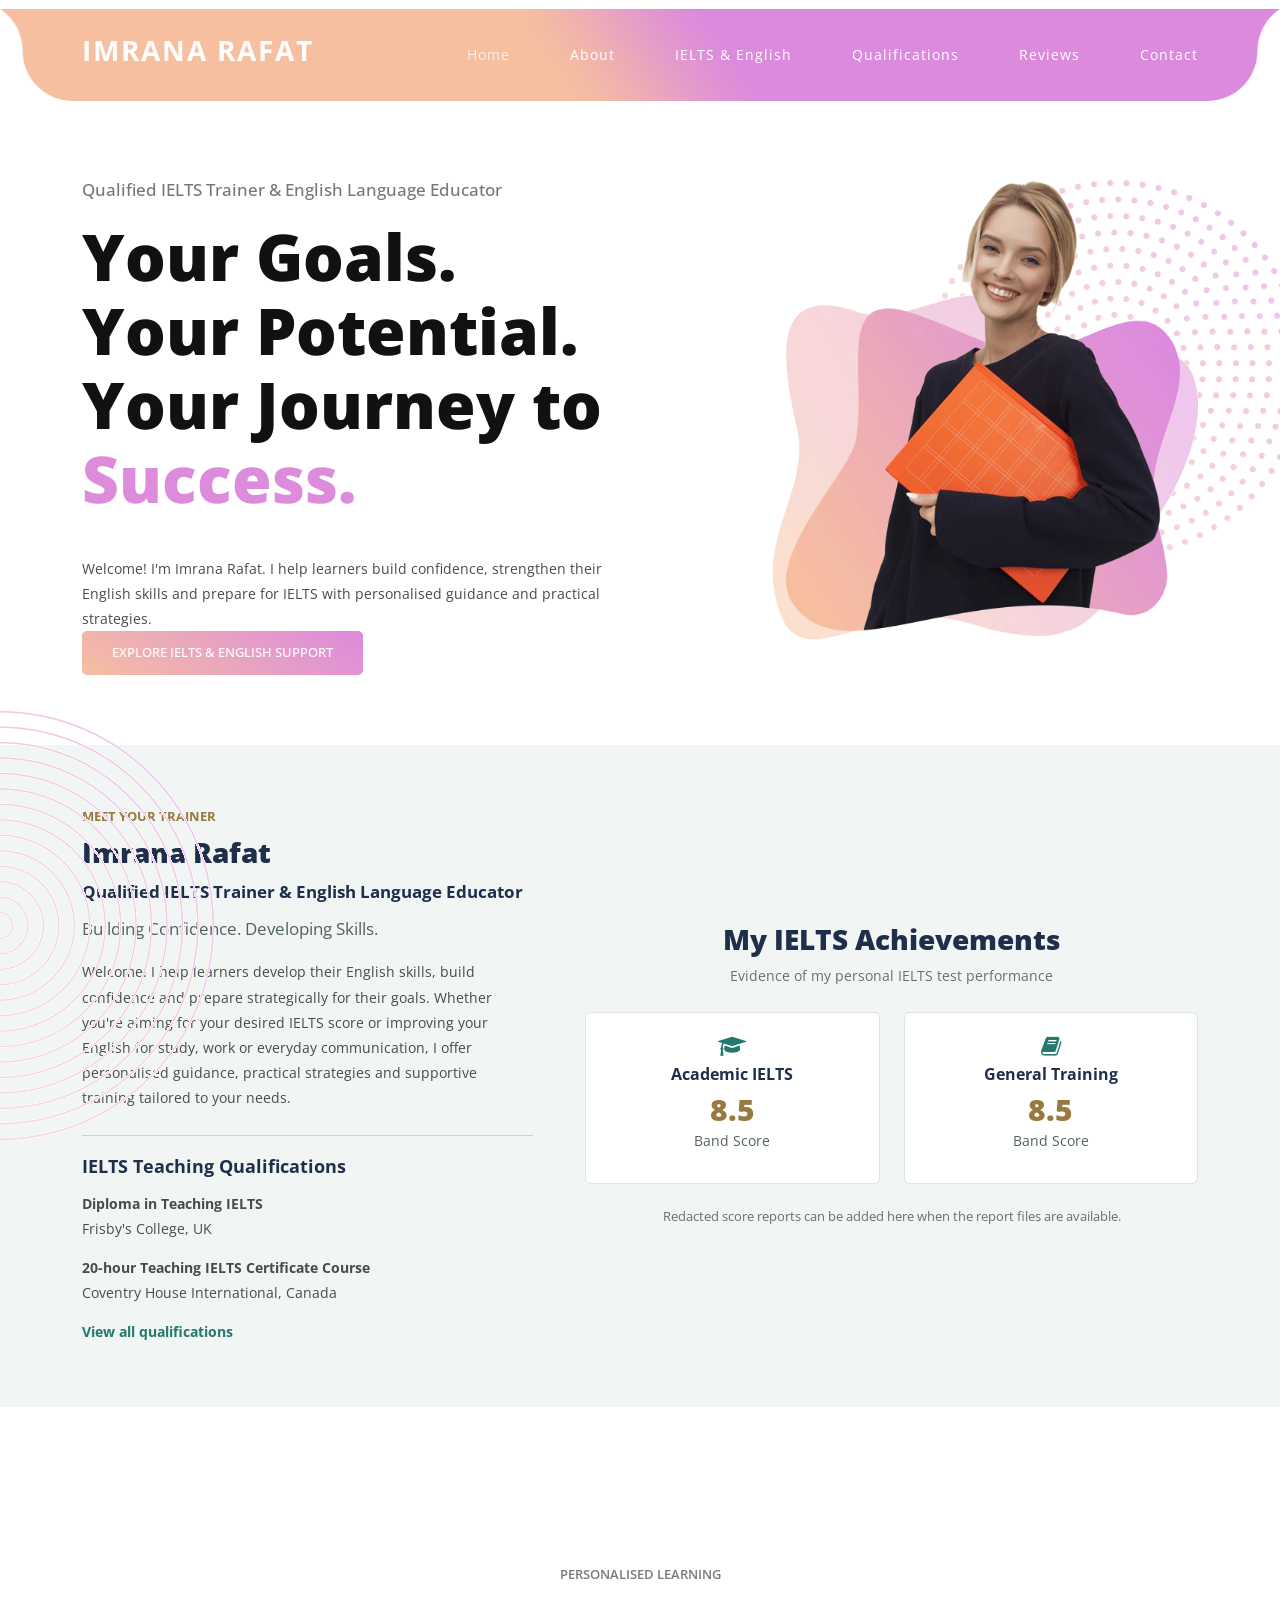
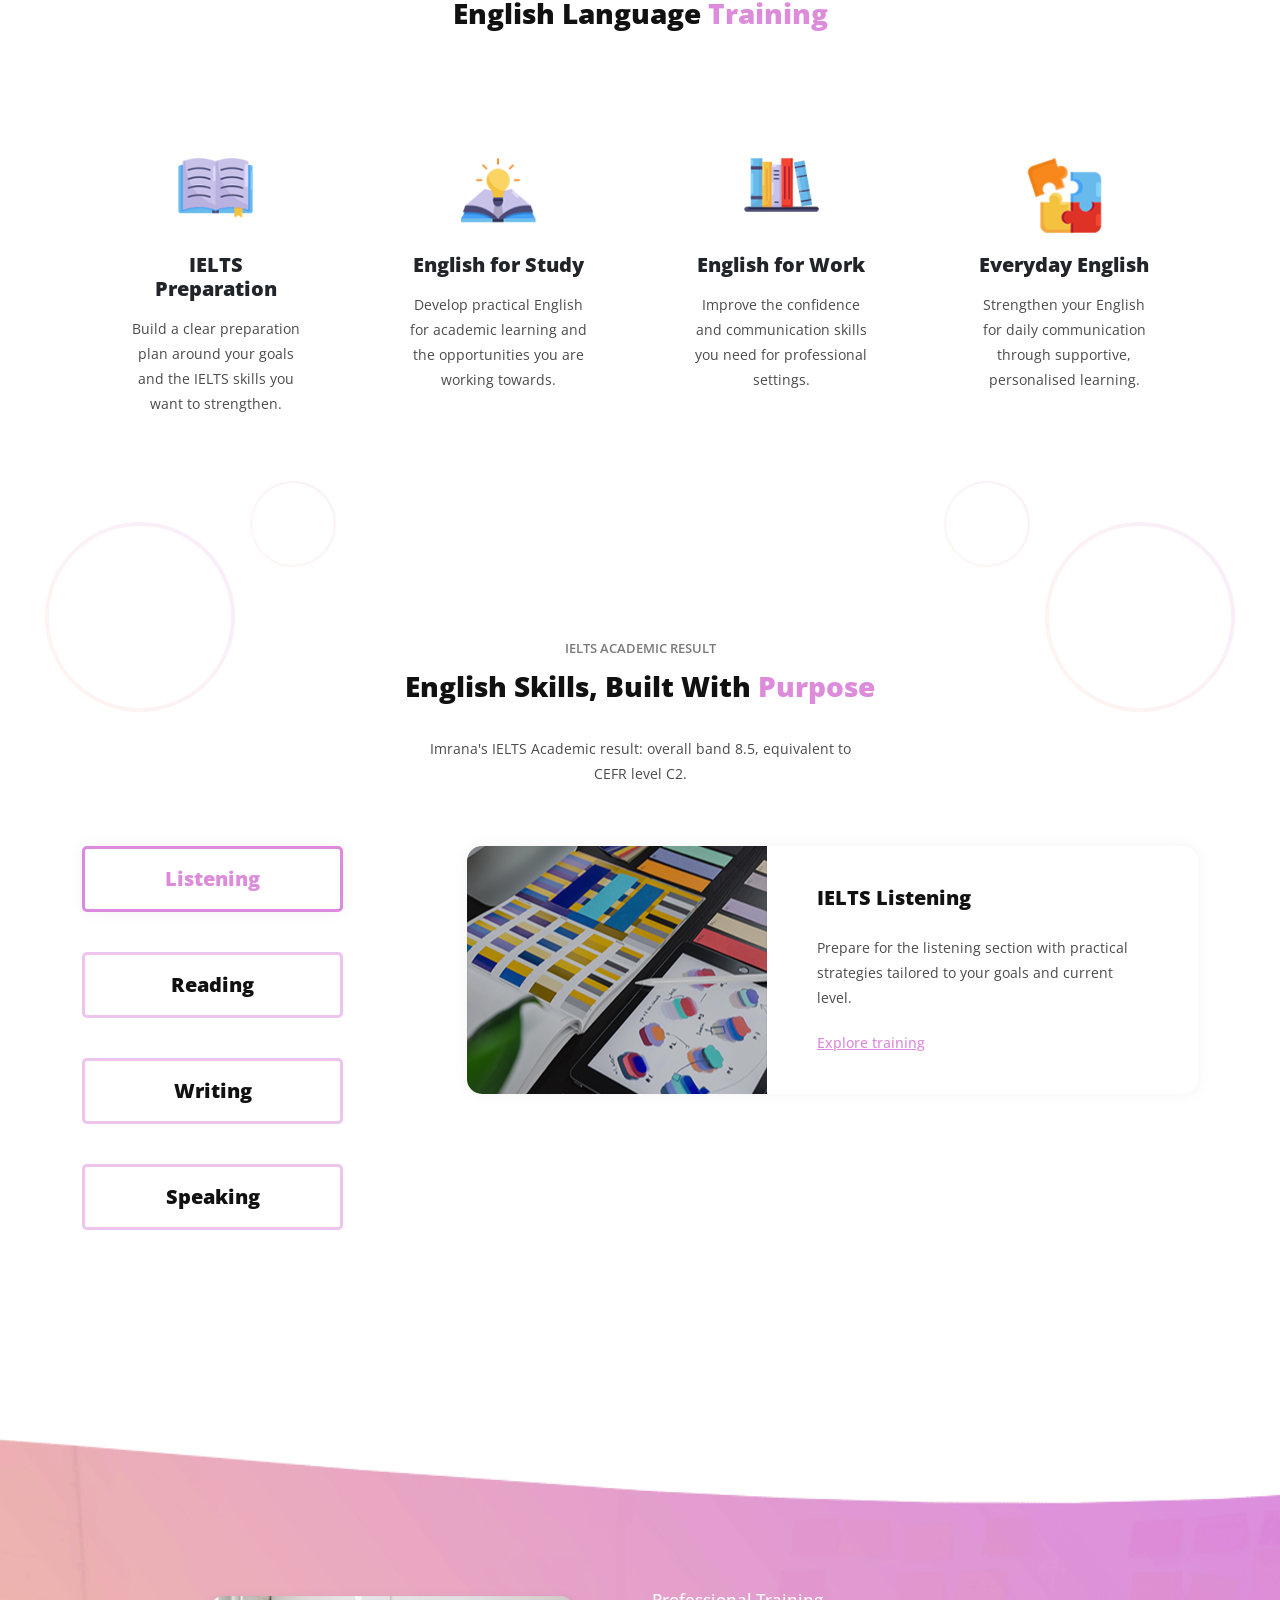
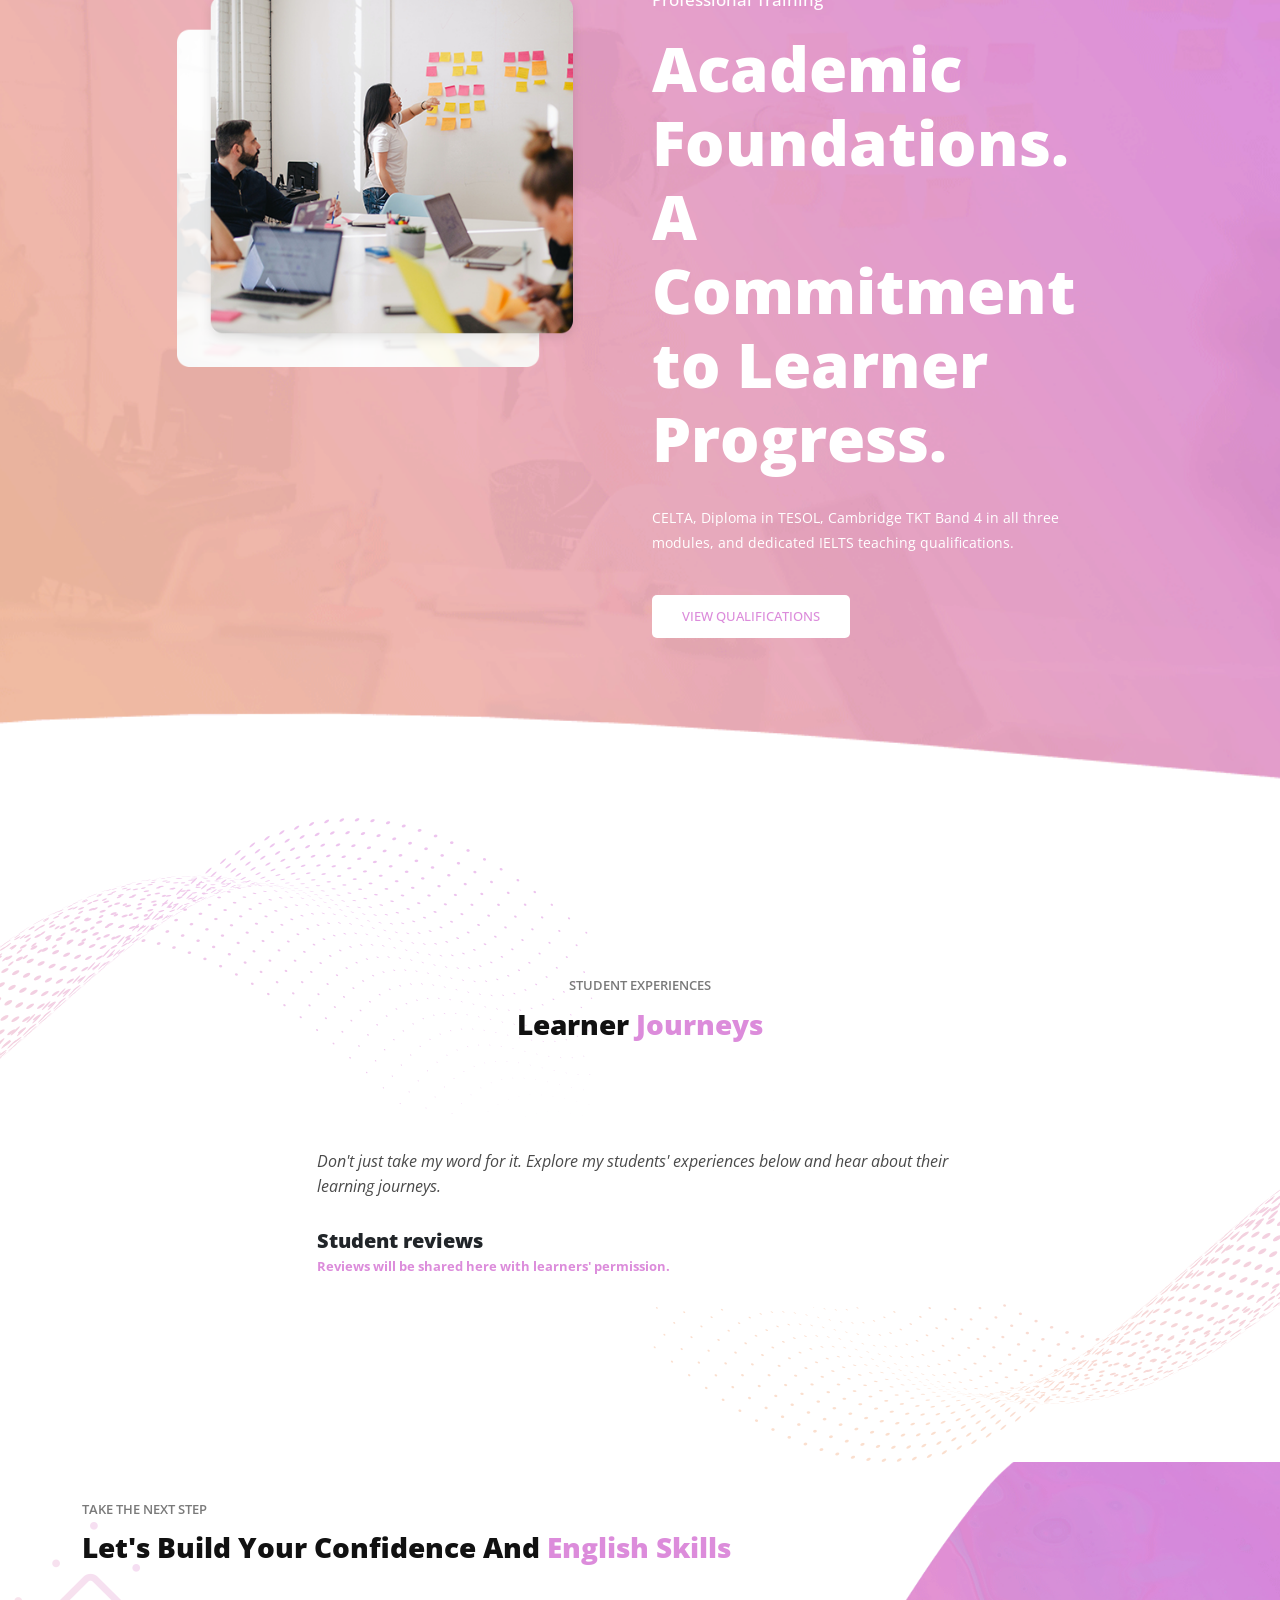
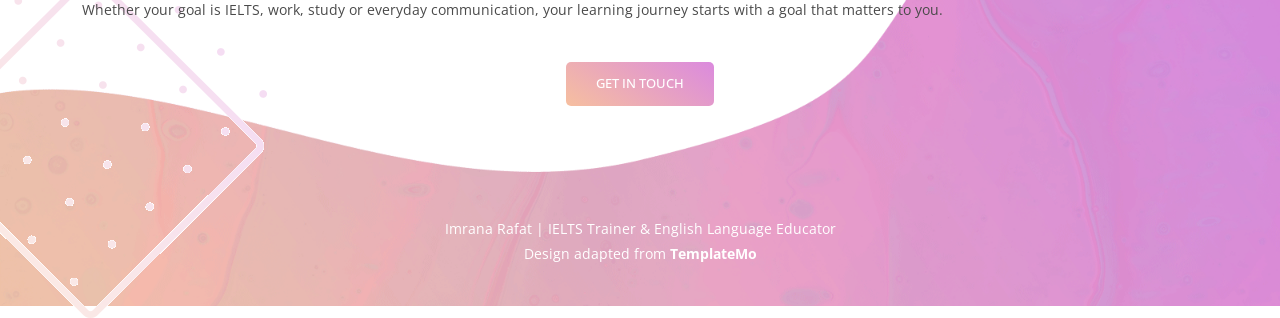
==== commit b6961004: "sdsdsd" ====
--- a/index.html
+++ b/index.html
@@ -5,11 +5,11 @@
 
     <meta charset="utf-8">
     <meta name="viewport" content="width=device-width, initial-scale=1, shrink-to-fit=no">
-    <meta name="description" content="">
+    <meta name="description" content="Meet Imrana Rafat, a qualified IELTS trainer and English language educator. Personalised support for IELTS and English learning goals.">
     <meta name="author" content="">
     <link href="https://fonts.googleapis.com/css?family=Open+Sans:100,200,300,400,500,600,700,800,900" rel="stylesheet">
 
-    <title>EduWell - Education HTML5 Template</title>
+    <title>Imrana Rafat | IELTS Trainer &amp; English Educator</title>
 
     <!-- Bootstrap core CSS -->
     <link href="vendor/bootstrap/css/bootstrap.min.css" rel="stylesheet">
@@ -39,26 +39,17 @@
               <div class="col-12">
                   <nav class="main-nav">
                       <!-- ***** Logo Start ***** -->
-                      <a href="index.html" class="logo">
-                          <img src="assets/images/templatemo-eduwell.png" alt="EduWell Template">
-                      </a>
+                        <a href="index.html" class="logo">Imrana Rafat</a>
                       <!-- ***** Logo End ***** -->
                       <!-- ***** Menu Start ***** -->
-                      <ul class="nav">
-                          <li class="scroll-to-section"><a href="#top" class="active">Home</a></li>
-                          <li class="scroll-to-section"><a href="#services">Services</a></li>
-                          <li class="scroll-to-section"><a href="#courses">Courses</a></li>
-                          <li class="has-sub">
-                              <a href="javascript:void(0)">Pages</a>
-                              <ul class="sub-menu">
-                                  <li><a href="about-us.html">About Us</a></li>
-                                  <li><a href="our-services.html">Our Services</a></li>
-                                  <li><a href="contact-us.html">Contact Us</a></li>
-                              </ul>
-                          </li>
-                          <li class="scroll-to-section"><a href="#testimonials">Testimonials</a></li> 
-                          <li class="scroll-to-section"><a href="#contact-section">Contact Us</a></li> 
-                      </ul>        
+                        <ul class="nav">
+                          <li><a href="index.html" class="active">Home</a></li>
+                          <li><a href="about-us.html">About</a></li>
+                          <li><a href="our-services.html">IELTS &amp; English</a></li>
+                          <li><a href="about-us.html#qualifications">Qualifications</a></li>
+                          <li><a href="#testimonials">Reviews</a></li>
+                          <li><a href="contact-us.html">Contact</a></li>
+                        </ul>
                       <a class='menu-trigger'>
                           <span>Menu</span>
                       </a>
@@ -76,10 +67,11 @@
       <div class="row">
         <div class="col-lg-6 align-self-center">
           <div class="header-text">
-            <h6>Welcome to our school</h6>
-            <h2>Best Place To Learn Graphic <em>Design!</em></h2>
+            <h6>Qualified IELTS Trainer &amp; English Language Educator</h6>
+            <h2>Your Goals. Your Potential. Your Journey to <em>Success.</em></h2>
+            <p>Welcome! I'm Imrana Rafat. I help learners build confidence, strengthen their English skills and prepare for IELTS with personalised guidance and practical strategies.</p>
             <div class="main-button-gradient">
-              <div class="scroll-to-section"><a href="#contact-section">Join Us Now!</a></div>
+              <div><a href="our-services.html">Explore IELTS &amp; English Support</a></div>
             </div>
           </div>
         </div>
@@ -93,125 +85,68 @@
   </section>
   <!-- ***** Main Banner Area End ***** -->
 
+  <section class="trainer-highlights" id="trainer-highlights">
+    <div class="container">
+      <div class="row align-items-center">
+        <div class="col-lg-5">
+          <div class="trainer-intro">
+            <h6>Meet Your Trainer</h6>
+            <h3>Imrana Rafat</h3>
+            <h4>Qualified IELTS Trainer &amp; English Language Educator</h4>
+            <p class="trainer-tagline">Building Confidence. Developing Skills.</p>
+            <p>Welcome! I help learners develop their English skills, build confidence and prepare strategically for their goals. Whether you're aiming for your desired IELTS score or improving your English for study, work or everyday communication, I offer personalised guidance, practical strategies and supportive training tailored to your needs.</p>
+            <div class="trainer-credentials">
+              <h4>IELTS Teaching Qualifications</h4>
+              <p><strong>Diploma in Teaching IELTS</strong><br>Frisby's College, UK</p>
+              <p><strong>20-hour Teaching IELTS Certificate Course</strong><br>Coventry House International, Canada</p>
+              <a href="about-us.html#qualifications">View all qualifications</a>
+            </div>
+          </div>
+        </div>
+        <div class="col-lg-7">
+          <div class="achievement-summary">
+            <h3>My IELTS Achievements</h3>
+            <p class="achievement-subtitle">Evidence of my personal IELTS test performance</p>
+            <div class="row">
+              <div class="col-md-6">
+                <div class="achievement-card">
+                  <i class="fa fa-graduation-cap" aria-hidden="true"></i>
+                  <h4>Academic IELTS</h4>
+                  <p class="band-score">8.5</p>
+                  <p class="band-label">Band Score</p>
+                </div>
+              </div>
+              <div class="col-md-6">
+                <div class="achievement-card">
+                  <i class="fa fa-book" aria-hidden="true"></i>
+                  <h4>General Training</h4>
+                  <p class="band-score">8.5</p>
+                  <p class="band-label">Band Score</p>
+                </div>
+              </div>
+            </div>
+            <p class="achievement-report-note">Redacted score reports can be added here when the report files are available.</p>
+          </div>
+        </div>
+      </div>
+    </div>
+  </section>
+
   <section class="services" id="services">
     <div class="container">
       <div class="row">
         <div class="col-lg-12">
           <div class="section-heading">
-            <h6>Our Services</h6>
-            <h4>Provided <em>Services</em></h4>
+            <h6>Personalised Learning</h6>
+            <h4>English Language <em>Training</em></h4>
           </div>
         </div>
         <div class="col-lg-12">
           <div class="owl-service-item owl-carousel">
-            <div class="item">
-              <div class="service-item">
-                <div class="icon">
-                  <img src="assets/images/service-icon-01.png" alt="">
-                </div>
-                <h4>Useful Tricks</h4>
-                <p>EduWell is the professional HTML5 template for your school or university websites.</p>
-              </div>
-            </div>
-            <div class="item">
-              <div class="service-item">
-                <div class="icon">
-                  <img src="assets/images/service-icon-02.png" alt="">
-                </div>
-                <h4>Creative Ideas</h4>
-                <p>You can download and use this EduWell Template for your teaching and learning stuffs.</p>
-              </div>
-            </div>
-            <div class="item">
-              <div class="service-item">
-                <div class="icon">
-                  <img src="assets/images/service-icon-03.png" alt="">
-                </div>
-                <h4>Ready Target</h4>
-                <p>Please tell your friends about the best CSS template website that is TemplateMo.</p>
-              </div>
-            </div>
-            <div class="item">
-              <div class="service-item">
-                <div class="icon">
-                  <img src="assets/images/service-icon-04.png" alt="">
-                </div>
-                <h4>Technology</h4>
-                <p>Aenean bibendum consectetur ex eu porttitor. Pellentesque id ultrices metus.</p>
-              </div>
-            </div>
-            <div class="item">
-              <div class="service-item">
-                <div class="icon">
-                  <img src="assets/images/service-icon-01.png" alt="">
-                </div>
-                <h4>Useful Tricks</h4>
-                <p>In non nisi eget magna efficitur ultricies non quis sapien. Pellentesque tellus.</p>
-              </div>
-            </div>
-            <div class="item">
-              <div class="service-item">
-                <div class="icon">
-                  <img src="assets/images/service-icon-02.png" alt="">
-                </div>
-                <h4>Creative Ideas</h4>
-                <p>Aenean bibendum consectetur ex eu porttitor. Pellentesque id ultrices metus.</p>
-              </div>
-            </div>
-            <div class="item">
-              <div class="service-item">
-                <div class="icon">
-                  <img src="assets/images/service-icon-03.png" alt="">
-                </div>
-                <h4>Ready Target</h4>
-                <p>In non nisi eget magna efficitur ultricies non quis sapien. Pellentesque tellus.</p>
-              </div>
-            </div>
-            <div class="item">
-              <div class="service-item">
-                <div class="icon">
-                  <img src="assets/images/service-icon-04.png" alt="">
-                </div>
-                <h4>Technology</h4>
-                <p>Aenean bibendum consectetur ex eu porttitor. Pellentesque id ultrices metus.</p>
-              </div>
-            </div>
-            <div class="item">
-              <div class="service-item">
-                <div class="icon">
-                  <img src="assets/images/service-icon-01.png" alt="">
-                </div>
-                <h4>Useful Tricks</h4>
-                <p>In non nisi eget magna efficitur ultricies non quis sapien. Pellentesque tellus.</p>
-              </div>
-            </div>
-            <div class="item">
-              <div class="service-item">
-                <div class="icon">
-                  <img src="assets/images/service-icon-02.png" alt="">
-                </div>
-                <h4>Creative Ideas</h4>
-                <p>Aenean bibendum consectetur ex eu porttitor. Pellentesque id ultrices metus.</p>
-              </div>
-            </div>
-            <div class="item">
-              <div class="service-item">
-                <div class="icon">
-                  <img src="assets/images/service-icon-03.png" alt="">
-                </div>
-                <h4>Ready Target</h4>
-                <p>In non nisi eget magna efficitur ultricies non quis sapien. Pellentesque tellus.</p>
-              </div>
-            </div>
-            <div class="item">
-              <div class="service-item">
-                <div class="icon">
-                  <img src="assets/images/service-icon-04.png" alt="">
-                </div>
-                <h4>Technology</h4>
-                <p>Praesent accumsan condimentum arcu, id porttitor est semper nec. Nunc diam lorem.</p>
-              </div>
-            </div>
+            <div class="item"><div class="service-item"><div class="icon"><img src="assets/images/service-icon-01.png" alt=""></div><h4>IELTS Preparation</h4><p>Build a clear preparation plan around your goals and the IELTS skills you want to strengthen.</p></div></div>
+            <div class="item"><div class="service-item"><div class="icon"><img src="assets/images/service-icon-02.png" alt=""></div><h4>English for Study</h4><p>Develop practical English for academic learning and the opportunities you are working towards.</p></div></div>
+            <div class="item"><div class="service-item"><div class="icon"><img src="assets/images/service-icon-03.png" alt=""></div><h4>English for Work</h4><p>Improve the confidence and communication skills you need for professional settings.</p></div></div>
+            <div class="item"><div class="service-item"><div class="icon"><img src="assets/images/service-icon-04.png" alt=""></div><h4>Everyday English</h4><p>Strengthen your English for daily communication through supportive, personalised learning.</p></div></div>
           </div>
         </div>
       </div>
@@ -223,9 +158,9 @@
       <div class="row">
         <div class="col-lg-6 offset-lg-3">
           <div class="section-heading">
-            <h6>OUR COURSES</h6>
-            <h4>What You Can <em>Learn</em></h4>
-            <p>You just think about TemplateMo whenever you need free CSS templates for your business website</p>
+            <h6>IELTS Academic Result</h6>
+            <h4>English Skills, Built With <em>Purpose</em></h4>
+            <p>Imrana's IELTS Academic result: overall band 8.5, equivalent to CEFR level C2.</p>
           </div>
         </div>
         <div class="col-lg-12">
@@ -234,10 +169,10 @@
               <div class="row">
                 <div class="col-lg-3">
                   <div class="menu">
-                    <div class="active gradient-border"><span>Web Development</span></div>
-                    <div class="gradient-border"><span>Graphic Design</span></div>
-                    <div class="gradient-border"><span>Web Design</span></div>
-                    <div class="gradient-border"><span>WordPress</span></div>
+                    <div class="active gradient-border"><span>Listening</span></div>
+                    <div class="gradient-border"><span>Reading</span></div>
+                    <div class="gradient-border"><span>Writing</span></div>
+                    <div class="gradient-border"><span>Speaking</span></div>
                   </div>
                 </div>
                 <div class="col-lg-9">
@@ -246,17 +181,12 @@
                       <div>
                         <div class="left-image">
                           <img src="assets/images/courses-01.jpg" alt="">
-                          <div class="price"><h6>$128</h6></div>
                         </div>
                         <div class="right-content">
-                          <h4>Web Development</h4>
-                          <p>Did you know that you can visit <a rel="nofollow" href="https://www.toocss.com/" target="_blank">TooCSS website</a> for latest listing of HTML templates and a variety of useful templates. 
-                          <br><br>You just need to go and visit that website right now. IF you have any suggestion or comment about this template, you can feel free to go to contact page for our email address.</p>
-                          <span>36 Hours</span>
-                          <span>4 Weeks</span>
-                          <span class="last-span">3 Certificates</span>
+                          <h4>IELTS Listening</h4>
+                          <p>Prepare for the listening section with practical strategies tailored to your goals and current level.</p>
                           <div class="text-button">
-                            <a href="contact-us.html">Subscribe Course</a>
+                            <a href="our-services.html">Explore training</a>
                           </div>
                         </div>
                       </div>
@@ -265,16 +195,12 @@
                       <div>
                         <div class="left-image">
                           <img src="assets/images/courses-02.jpg" alt="">
-                          <div class="price"><h6>$156</h6></div>
                         </div>
                         <div class="right-content">
-                          <h4>Creative Graphic Design</h4>
-                          <p>You are not allowed to redistribute this template ZIP file on any other website without a permission from us.<br><br>There are some unethical people on this world copied and reposted our templates without any permission from us. Their Karma will hit them really hard. Yeah!</p>
-                          <span>48 Hours</span>
-                          <span>6 Weeks</span>
-                          <span class="last-span">1 Certificate</span>
+                          <h4>IELTS Reading</h4>
+                          <p>Strengthen reading skills and develop a focused approach for working through IELTS texts.</p>
                           <div class="text-button">
-                            <a href="contact-us.html">Subscribe Course</a>
+                            <a href="our-services.html">Explore training</a>
                           </div>
                         </div>
                       </div>
@@ -283,16 +209,12 @@
                       <div>
                         <div class="left-image">
                           <img src="assets/images/courses-03.jpg" alt="">
-                          <div class="price"><h6>$184</h6></div>
                         </div>
                         <div class="right-content">
-                          <h4>Web Design</h4>
-                          <p>Quinoa roof party squid prism sustainable letterpress cray hammock tumeric man bun mixtape tofu subway tile cronut. Deep v ennui subway tile organic seitan.<br><br>Kogi VHS freegan bicycle rights try-hard green juice probably haven't heard of them cliche la croix af chillwave.</p>
-                          <span>28 Hours</span>
-                          <span>4 Weeks</span>
-                          <span class="last-span">1 Certificate</span>
+                          <h4>IELTS Writing</h4>
+                          <p>Work on writing with clear guidance and practice shaped around your learning needs.</p>
                           <div class="text-button">
-                            <a href="contact-us.html">Subscribe Course</a>
+                            <a href="our-services.html">Explore training</a>
                           </div>
                         </div>
                       </div>
@@ -301,16 +223,12 @@
                       <div>
                         <div class="left-image">
                           <img src="assets/images/courses-04.jpg" alt="">
-                          <div class="price"><h6>$76</h6></div>
                         </div>
                         <div class="right-content">
-                          <h4>WordPress Introduction</h4>
-                          <p>Quinoa roof party squid prism sustainable letterpress cray hammock tumeric man bun mixtape tofu subway tile cronut. Deep v ennui subway tile organic seitan.<br><br>Kogi VHS freegan bicycle rights try-hard green juice probably haven't heard of them cliche la croix af chillwave.</p>
-                          <span>48 Hours</span>
-                          <span>4 Weeks</span>
-                          <span class="last-span">2 Certificates</span>
+                          <h4>IELTS Speaking</h4>
+                          <p>Build confidence in spoken English through supportive, personalised IELTS preparation.</p>
                           <div class="text-button">
-                            <a href="contact-us.html">Subscribe Course</a>
+                            <a href="our-services.html">Explore training</a>
                           </div>
                         </div>
                       </div>
@@ -334,11 +252,11 @@
           </div>
         </div>
         <div class="col-lg-5 align-self-center">
-          <h6>Get the sale right now!</h6>
-          <h4>Up to 50% OFF For 1+ courses</h4>
-          <p>Kogi VHS freegan bicycle rights try-hard green juice probably haven't heard of them cliche la croix af chillwave.</p>
+          <h6>Professional Training</h6>
+          <h4>Academic Foundations. A Commitment to Learner Progress.</h4>
+          <p>CELTA, Diploma in TESOL, Cambridge TKT Band 4 in all three modules, and dedicated IELTS teaching qualifications.</p>
           <div class="white-button">
-            <a href="contact-us.html">View Courses</a>
+            <a href="about-us.html#qualifications">View qualifications</a>
           </div>
         </div>
       </div>
@@ -350,59 +268,18 @@
       <div class="row">
         <div class="col-lg-12">
           <div class="section-heading">
-            <h6>Testimonials</h6>
-            <h4>What They <em>Think</em></h4>
-          </div>
-        </div>
-        <div class="col-lg-12">
-          <div class="owl-testimonials owl-carousel" style="position: relative; z-index: 5;">
-            <div class="item">
-              <p>“just think about TemplateMo if you need free CSS templates for your website”</p>
-                <h4>Catherine Walk</h4>
-                <span>CEO &amp; Founder</span>
-                <img src="assets/images/quote.png" alt="">
-            </div>
-            <div class="item">
-              <p>“think about our website first when you need free HTML templates for your website”</p>
-                <h4>David Martin</h4>
-                <span>CTO of Tech Company</span>
-                <img src="assets/images/quote.png" alt="">
-            </div>
-            <div class="item">
-              <p>“just think about our website wherever you need free templates for your website”</p>
-                <h4>Sophia Whity</h4>
-                <span>CEO and Co-Founder</span>
-                <img src="assets/images/quote.png" alt="">
-            </div>
-            <div class="item">
-              <p>“Praesent accumsan condimentum arcu, id porttitor est semper nec. Nunc diam lorem.”</p>
-                <h4>Helen Shiny</h4>
-                <span>Tech Officer</span>
-                <img src="assets/images/quote.png" alt="">
-            </div>
-            <div class="item">
-              <p>“Praesent accumsan condimentum arcu, id porttitor est semper nec. Nunc diam lorem.”</p>
-                <h4>George Soft</h4>
-                <span>Gadget Reviewer</span>
-                <img src="assets/images/quote.png" alt="">
-            </div>
-            <div class="item">
-              <p>“Praesent accumsan condimentum arcu, id porttitor est semper nec. Nunc diam lorem.”</p>
-                <h4>Andrew Hall</h4>
-                <span>Marketing Manager</span>
-                <img src="assets/images/quote.png" alt="">
-            </div>
-            <div class="item">
-              <p>“Praesent accumsan condimentum arcu, id porttitor est semper nec. Nunc diam lorem.”</p>
-                <h4>Maxi Power</h4>
-                <span>Fashion Designer</span>
-                <img src="assets/images/quote.png" alt="">
-            </div>
-            <div class="item">
-              <p>“Praesent accumsan condimentum arcu, id porttitor est semper nec. Nunc diam lorem.”</p>
-                <h4>Olivia Too</h4>
-                <span>Creative Designer</span>
-                <img src="assets/images/quote.png" alt="">
+            <h6>Student Experiences</h6>
+            <h4>Learner <em>Journeys</em></h4>
+          </div>
+        </div>
+        <div class="col-lg-12">
+          <div class="row justify-content-center">
+            <div class="col-lg-8">
+              <div class="item">
+                <p>Don't just take my word for it. Explore my students' experiences below and hear about their learning journeys.</p>
+                <h4>Student reviews</h4>
+                <span>Reviews will be shared here with learners' permission.</span>
+              </div>
             </div>
           </div>
         </div>
@@ -413,80 +290,19 @@
   <section class="contact-us" id="contact-section">
     <div class="container">
       <div class="row">
-        <div class="col-lg-8">
-          <div id="map">
-          
-            <!-- You just need to go to Google Maps for your own map point, and copy the embed code from Share -> Embed a map section -->
-            <iframe src="https://www.google.com/maps/embed?pb=!1m18!1m12!1m3!1d7151.84524236698!2d-122.19494600413192!3d47.56605883252286!2m3!1f0!2f0!3f0!3m2!1i1024!2i768!4f13.1!3m3!1m2!1s0x5490695e625f8965%3A0xf99b055e76477def!2sNewcastle%20Beach%20Park%20Playground%2C%20Bellevue%2C%20WA%2098006%2C%20USA!5e0!3m2!1sen!2sth!4v1644335269264!5m2!1sen!2sth" width="100%" height="420px" frameborder="0" style="border:0; border-radius: 15px; position: relative; z-index: 2;" allowfullscreen=""></iframe>
-            <div class="row">
-              <div class="col-lg-4 offset-lg-1">
-                <div class="contact-info">
-                  <div class="icon">
-                    <i class="fa fa-phone"></i>
-                  </div>
-                  <h4>Phone</h4>
-                  <span>010-020-0340</span>
-                </div>
-              </div>
-              <div class="col-lg-4">
-                <div class="contact-info">
-                  <div class="icon">
-                    <i class="fa fa-phone"></i>
-                  </div>
-                  <h4>Mobile</h4>
-                  <span>090-080-0760</span>
-                </div>
-              </div>
-            </div>
-          </div>
-        </div>
-        <div class="col-lg-4">
-          <form id="contact" action="" method="post">
-            <div class="row">
-              <div class="col-lg-12">
-                <div class="section-heading">
-                  <h6>Contact us</h6>
-                  <h4>Say <em>Hello</em></h4>
-                  <p>IF you need a working contact form by PHP script, please visit TemplateMo's contact page for more info.</p>
-                </div>
-              </div>
-              <div class="col-lg-12">
-                <fieldset>
-                  <input type="name" name="name" id="name" placeholder="Full Name" autocomplete="on" required>
-                </fieldset>
-              </div>
-              <div class="col-lg-12">
-                <fieldset>
-                  <input type="text" name="email" id="email" pattern="[^ @]*@[^ @]*" placeholder="Your Email" required="">
-                </fieldset>
-              </div>
-              <div class="col-lg-12">
-                <fieldset>
-                  <textarea name="message" id="message" placeholder="Your Message"></textarea>
-                </fieldset>
-              </div>
-              <div class="col-lg-12">
-                <fieldset>
-                  <button type="submit" id="form-submit" class="main-gradient-button">Send Message</button>
-                </fieldset>
-              </div>
-            </div>
-          </form>
-        </div>
-        <div class="col-lg-12">
-          <ul class="social-icons">
-            <li><a href="#"><i class="fa fa-facebook"></i></a></li>
-            <li><a href="#"><i class="fa fa-twitter"></i></a></li>
-            <li><a href="#"><i class="fa fa-linkedin"></i></a></li>
-            <li><a href="#"><i class="fa fa-rss"></i></a></li>
-            <li><a href="#"><i class="fa fa-dribbble"></i></a></li>
-          </ul>
-        </div>
-        <div class="col-lg-12">
-          <p class="copyright">Copyright © 2022 EduWell Co., Ltd. All Rights Reserved. 
-          
-          <br>Design: <a rel="sponsored" href="https://templatemo.com" target="_blank">TemplateMo</a>
-          <br>Distribution: <a rel="sponsored" href="https://themewagon.com" target="_blank">ThemeWagon</a></p>
+        <div class="col-lg-12 text-center">
+          <div class="section-heading">
+            <h6>Take the next step</h6>
+            <h4>Let's build your confidence and <em>English skills</em></h4>
+            <p>Whether your goal is IELTS, work, study or everyday communication, your learning journey starts with a goal that matters to you.</p>
+          </div>
+          <div class="main-button-gradient"><a href="contact-us.html">Get in touch</a></div>
+        </div>
+        <div class="col-lg-12">
+          <ul class="social-icons"></ul>
+        </div>
+        <div class="col-lg-12">
+          <p class="copyright">Imrana Rafat | IELTS Trainer &amp; English Language Educator<br>Design adapted from <a rel="sponsored" href="https://templatemo.com" target="_blank">TemplateMo</a></p>
         </div>
       </div>
     </div>
--- a/assets/css/templatemo-eduwell-style.css
+++ b/assets/css/templatemo-eduwell-style.css
@@ -1102,6 +1102,36 @@
   position: relative;
 }
 
+section.contact-us .map-placeholder {
+  min-height: 420px;
+  margin-bottom: 24px;
+  padding: 32px;
+  display: flex;
+  align-items: center;
+  justify-content: center;
+  border-radius: 10px;
+  background-color: #e9efed;
+  color: #42504e;
+  text-align: center;
+}
+
+section.contact-us .map-placeholder i {
+  margin-bottom: 12px;
+  color: #248578;
+  font-size: 30px;
+}
+
+section.contact-us .map-placeholder h4 {
+  margin-bottom: 8px;
+  font-size: 18px;
+  font-weight: 800;
+}
+
+section.contact-us .map-placeholder p {
+  margin: 0;
+  color: #596764;
+}
+
 section.contact-us:after {
   position: absolute;
   content: '';
@@ -1121,6 +1151,10 @@
   z-index: 5;
   position: relative;
   padding: 20px;
+}
+
+section.contact-us .map-placeholder + .row .contact-info {
+  margin-top: 0;
 }
 
 section.contact-us .contact-info .icon i {
@@ -1501,6 +1535,124 @@
   margin: 0;
 }
 
+section.trainer-highlights {
+  margin-top: 70px;
+  padding: 64px 0;
+  background: #f1f5f3;
+}
+
+.trainer-intro h6 {
+  margin-bottom: 12px;
+  color: #987a3f;
+  font-size: 13px;
+  font-weight: 700;
+  text-transform: uppercase;
+}
+
+.trainer-intro h3,
+.achievement-summary h3 {
+  margin-bottom: 12px;
+  color: #1f2e4a;
+  font-size: 28px;
+  font-weight: 800;
+}
+
+.trainer-intro > h4 {
+  margin-bottom: 14px;
+  color: #1f2e4a;
+  font-size: 17px;
+  font-weight: 700;
+}
+
+.trainer-intro .trainer-tagline {
+  margin-bottom: 18px;
+  color: #52625e;
+  font-size: 17px;
+}
+
+.trainer-intro > p:not(.trainer-tagline) {
+  line-height: 1.8;
+}
+
+.trainer-credentials {
+  margin-top: 24px;
+  padding-top: 20px;
+  border-top: 1px solid #c7d4ce;
+}
+
+.trainer-credentials h4 {
+  margin-bottom: 14px;
+  color: #1f2e4a;
+  font-size: 18px;
+  font-weight: 700;
+}
+
+.trainer-credentials p {
+  margin-bottom: 14px;
+}
+
+.trainer-credentials a {
+  color: #24796e;
+  font-size: 14px;
+  font-weight: 700;
+}
+
+.achievement-summary {
+  padding-left: 28px;
+}
+
+.achievement-summary h3 {
+  margin-bottom: 6px;
+  text-align: center;
+}
+
+.achievement-subtitle {
+  margin-bottom: 24px;
+  color: #66716e;
+  text-align: center;
+}
+
+.achievement-card {
+  min-height: 172px;
+  margin-bottom: 16px;
+  padding: 22px 16px;
+  border: 1px solid #dce5e1;
+  border-radius: 6px;
+  background: #fff;
+  text-align: center;
+}
+
+.achievement-card > i {
+  margin-bottom: 8px;
+  color: #24796e;
+  font-size: 22px;
+}
+
+.achievement-card h4 {
+  color: #1f2e4a;
+  font-size: 16px;
+  font-weight: 700;
+}
+
+.achievement-card .band-score {
+  margin: 8px 0 0;
+  color: #987a3f;
+  font-size: 30px;
+  font-weight: 800;
+  line-height: 1.2;
+}
+
+.achievement-card .band-label {
+  color: #52625e;
+}
+
+.achievement-report-note {
+  margin-top: 4px;
+  color: #66716e;
+  font-size: 13px;
+  text-align: center;
+}
+
 section.our-office .left-info {
   margin-right: 0px;
   position: relative;
@@ -1563,6 +1715,76 @@
 
 section.our-office #video img {
   border-radius: 20px;
+}
+
+section.profile-approach {
+  background: #f3f6f4;
+  padding: 72px 0 32px;
+}
+
+section.profile-approach:after {
+  display: none;
+}
+
+section.profile-approach .left-info {
+  margin: 0;
+  padding: 0 28px 0 0;
+  background: transparent;
+  box-shadow: none;
+  border-radius: 0;
+}
+
+section.profile-approach .left-info .section-heading {
+  margin-bottom: 24px;
+}
+
+section.profile-approach .left-info p {
+  margin-bottom: 24px;
+}
+
+section.profile-approach .left-info ul li {
+  position: relative;
+  padding-left: 18px;
+  margin-bottom: 12px;
+  font-style: normal;
+  font-weight: 500;
+}
+
+section.profile-approach .left-info ul li:before {
+  position: absolute;
+  left: 0;
+  top: 9px;
+  width: 7px;
+  height: 7px;
+  border-radius: 50%;
+  background: #248578;
+  content: '';
+}
+
+section.profile-approach #video {
+  margin-left: 0;
+}
+
+section.profile-approach #video .thumb {
+  overflow: hidden;
+  border-radius: 10px;
+}
+
+section.profile-approach #video img {
+  display: block;
+  width: 100%;
+  aspect-ratio: 3 / 2;
+  object-fit: cover;
+  border-radius: 0;
+}
+
+section.profile-approach #video .play-button {
+  display: none;
+}
+
+section.profile-approach p.copyright,
+section.profile-approach p.copyright a {
+  color: #515862;
 }
 
 
@@ -1823,6 +2045,9 @@
   section.contact-us .contact-info {
     margin-top: 15px;
   }
+  section.contact-us .map-placeholder {
+    min-height: 280px;
+  }
   section.contact-us #contact {
     margin-left: 0px;
   }
@@ -1836,9 +2061,16 @@
   section.get-info .info-item {
     margin-top: 60px;
   }
+  .achievement-summary {
+    margin-top: 36px;
+    padding-left: 0;
+  }
   section.our-office #video {
     margin-left: 0px;
     margin-top: 30px;
+  }
+  section.profile-approach .left-info {
+    padding-right: 0;
   }
   section.featured-product .left-info .info-item,
   section.featured-product .right-info .info-item {
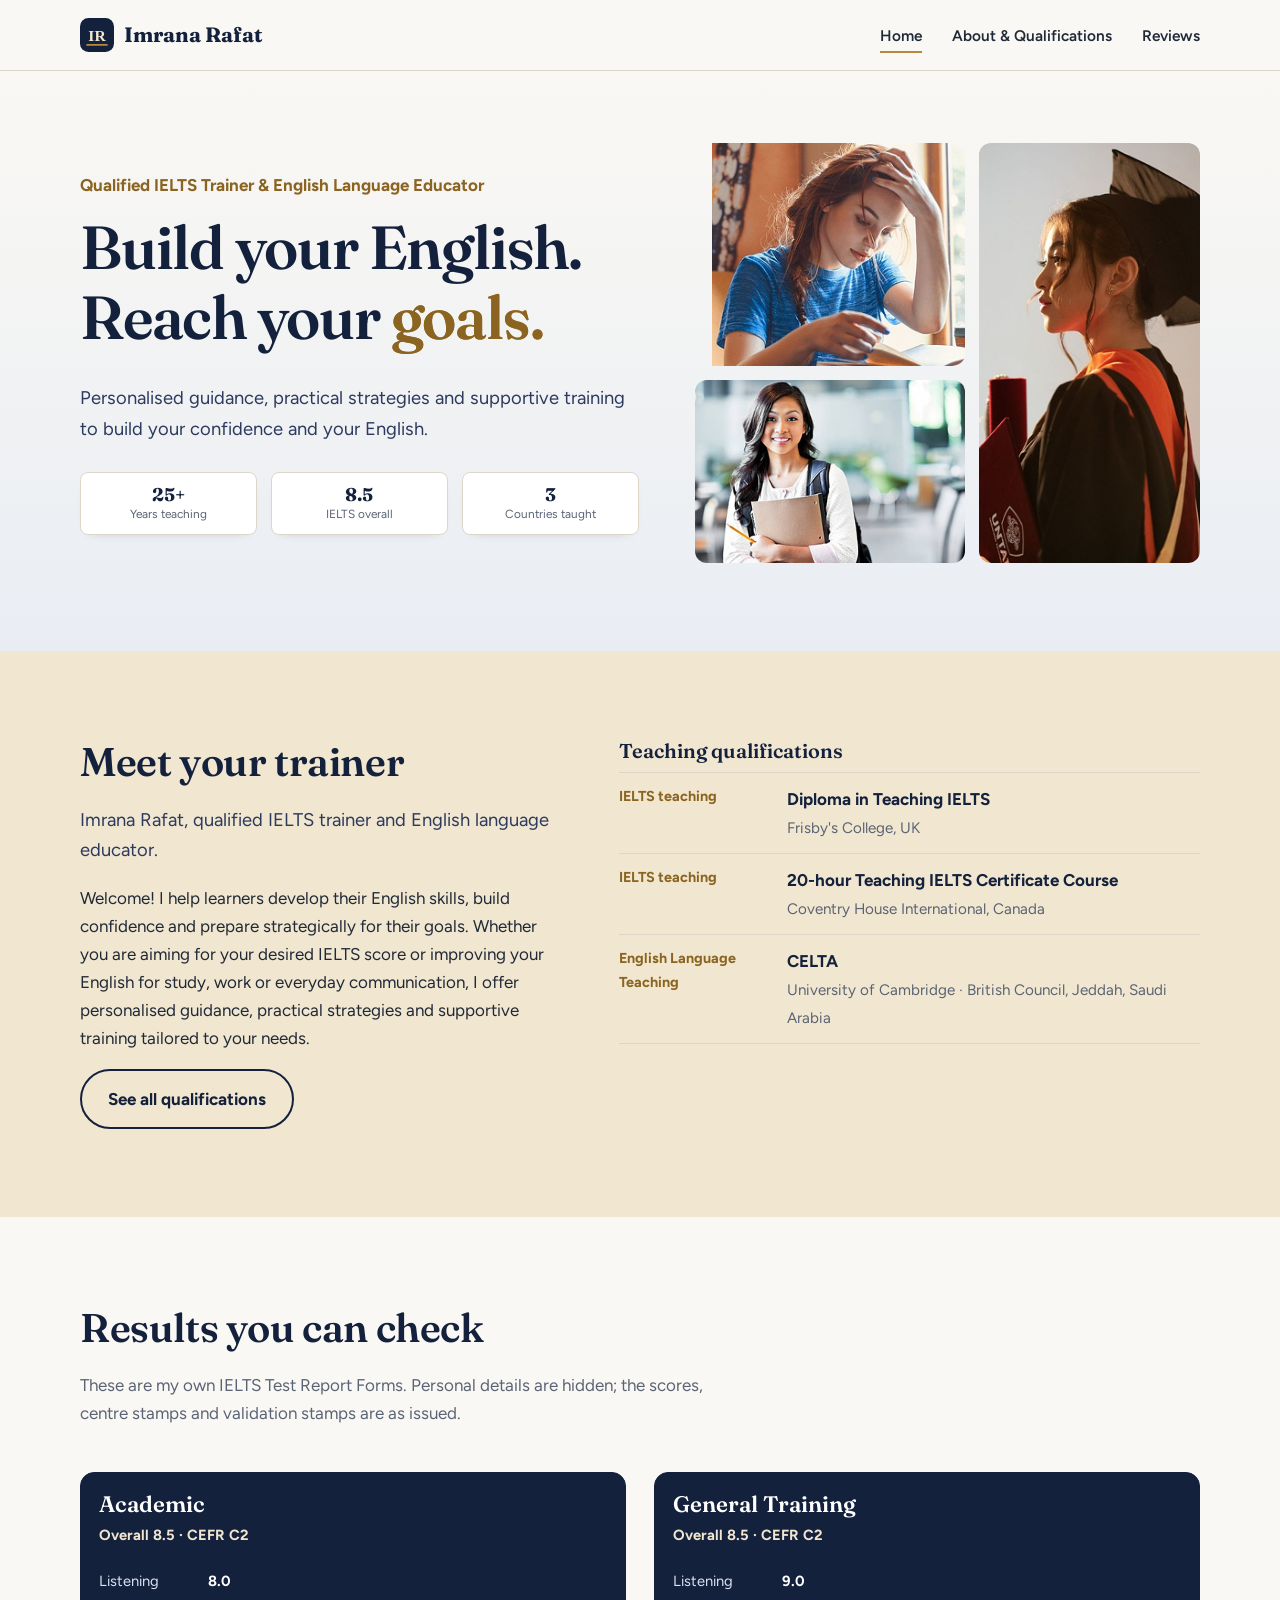
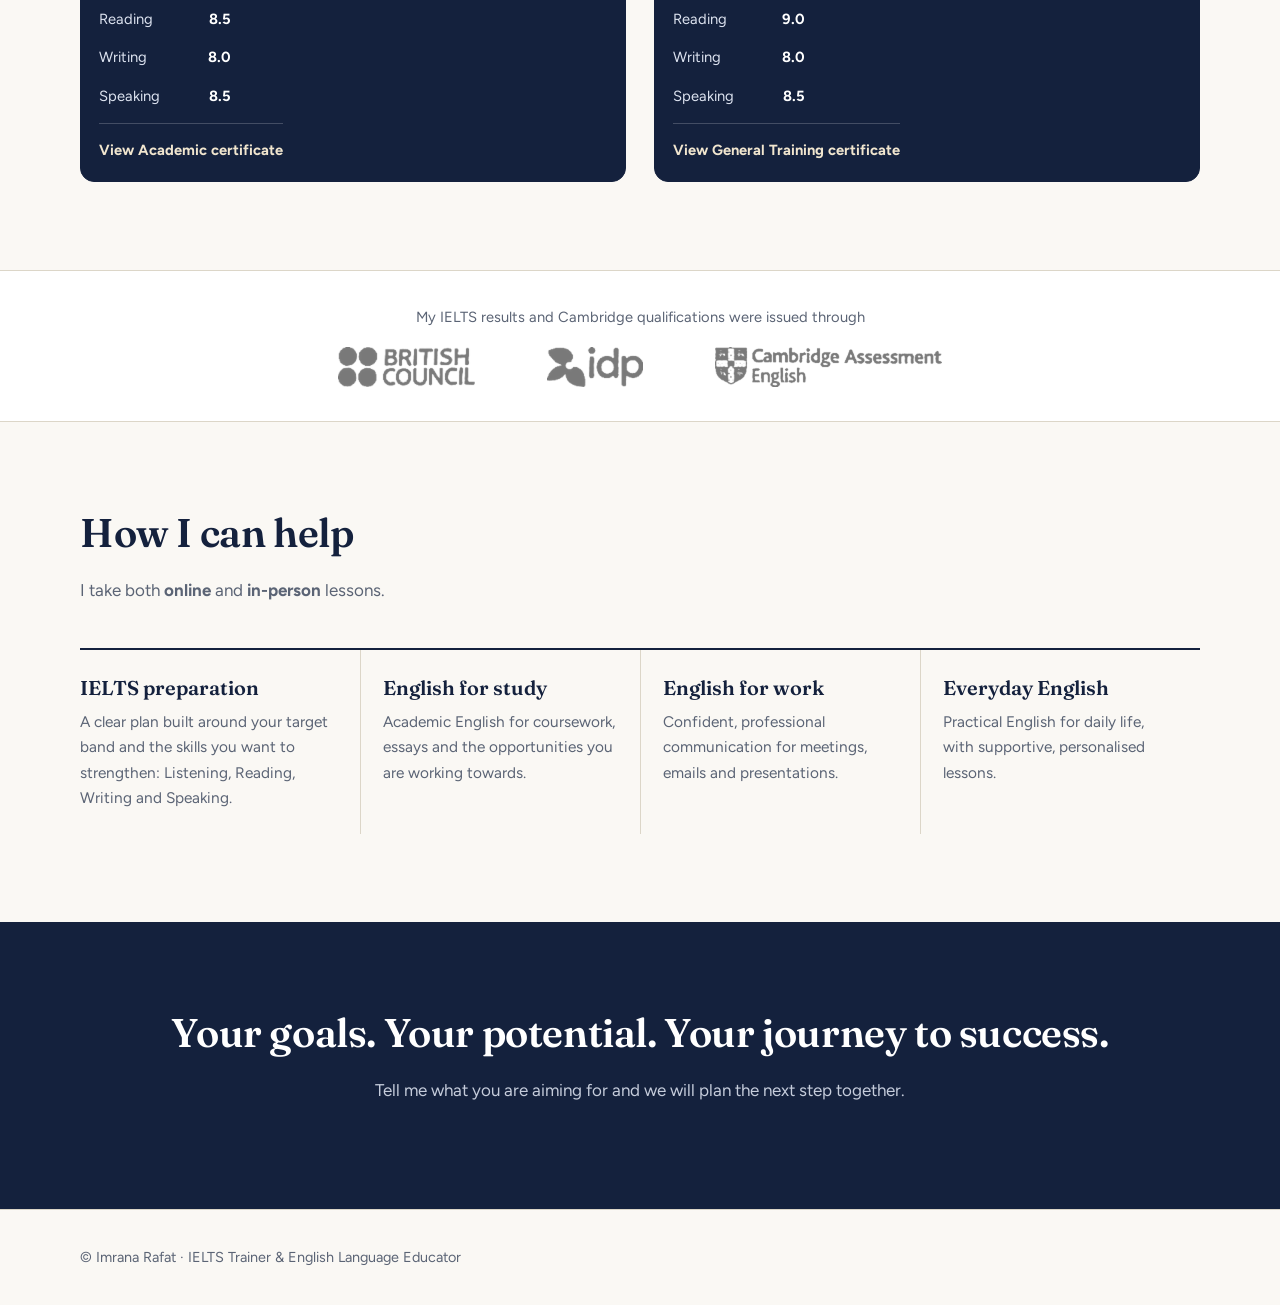
==== commit b47f960b: "test" ====
--- a/index.html
+++ b/index.html
@@ -1,371 +1,160 @@
 <!DOCTYPE html>
 <html lang="en">
 
-  <head>
-
-    <meta charset="utf-8">
-    <meta name="viewport" content="width=device-width, initial-scale=1, shrink-to-fit=no">
-    <meta name="description" content="Meet Imrana Rafat, a qualified IELTS trainer and English language educator. Personalised support for IELTS and English learning goals.">
-    <meta name="author" content="">
-    <link href="https://fonts.googleapis.com/css?family=Open+Sans:100,200,300,400,500,600,700,800,900" rel="stylesheet">
-
-    <title>Imrana Rafat | IELTS Trainer &amp; English Educator</title>
-
-    <!-- Bootstrap core CSS -->
-    <link href="vendor/bootstrap/css/bootstrap.min.css" rel="stylesheet">
-
-
-    <!-- Additional CSS Files -->
-    <link rel="stylesheet" href="assets/css/fontawesome.css">
-    <link rel="stylesheet" href="assets/css/templatemo-eduwell-style.css">
-    <link rel="stylesheet" href="assets/css/owl.css">
-    <link rel="stylesheet" href="assets/css/lightbox.css">
-<!--
-
-TemplateMo 573 EduWell
-
-https://templatemo.com/tm-573-eduwell
-
--->
-  </head>
+<head>
+  <meta charset="utf-8">
+  <meta name="viewport" content="width=device-width, initial-scale=1">
+  <title>Imrana Rafat | IELTS Trainer &amp; English Educator</title>
+  <meta name="description"
+    content="Qualified IELTS trainer and English language educator. IELTS 8.5 overall (Academic and General Training).">
+  <link rel="preconnect" href="https://fonts.googleapis.com">
+  <link rel="preconnect" href="https://fonts.gstatic.com" crossorigin>
+  <link
+    href="https://fonts.googleapis.com/css2?family=Figtree:wght@400;600;700&amp;family=Fraunces:opsz,wght@9..144,600;9..144,700&amp;display=swap"
+    rel="stylesheet">
+  <link rel="stylesheet" href="assets/css/imrana.css">
+</head>
 
 <body>
-
-
-  <!-- ***** Header Area Start ***** -->
-  <header class="header-area header-sticky">
-      <div class="container">
-          <div class="row">
-              <div class="col-12">
-                  <nav class="main-nav">
-                      <!-- ***** Logo Start ***** -->
-                        <a href="index.html" class="logo">Imrana Rafat</a>
-                      <!-- ***** Logo End ***** -->
-                      <!-- ***** Menu Start ***** -->
-                        <ul class="nav">
-                          <li><a href="index.html" class="active">Home</a></li>
-                          <li><a href="about-us.html">About</a></li>
-                          <li><a href="our-services.html">IELTS &amp; English</a></li>
-                          <li><a href="about-us.html#qualifications">Qualifications</a></li>
-                          <li><a href="#testimonials">Reviews</a></li>
-                          <li><a href="contact-us.html">Contact</a></li>
-                        </ul>
-                      <a class='menu-trigger'>
-                          <span>Menu</span>
-                      </a>
-                      <!-- ***** Menu End ***** -->
-                  </nav>
-              </div>
-          </div>
-      </div>
+  <header>
+    <div class="wrap"><a class="logo"
+        href="index.html"><img src="assets/img/logo-ir.svg" alt="" width="34" height="34">Imrana Rafat</a>
+      <nav aria-label="Main">
+        <ul>
+          <li><a href="index.html" class=on aria-current=page>Home</a></li>
+          <li><a href="about-us.html">About &amp; Qualifications</a></li>
+          <li><a href="our-services.html">Reviews</a></li>
+        </ul>
+      </nav><button class="burger" aria-label="Menu">Menu</button>
+    </div>
   </header>
-  <!-- ***** Header Area End ***** -->
-
-  <!-- ***** Main Banner Area Start ***** -->
-  <section class="main-banner" id="top">
-    <div class="container">
-      <div class="row">
-        <div class="col-lg-6 align-self-center">
-          <div class="header-text">
-            <h6>Qualified IELTS Trainer &amp; English Language Educator</h6>
-            <h2>Your Goals. Your Potential. Your Journey to <em>Success.</em></h2>
-            <p>Welcome! I'm Imrana Rafat. I help learners build confidence, strengthen their English skills and prepare for IELTS with personalised guidance and practical strategies.</p>
-            <div class="main-button-gradient">
-              <div><a href="our-services.html">Explore IELTS &amp; English Support</a></div>
-            </div>
+  <main>
+    <section class="hero">
+      <div class="wrap">
+        <div>
+          <p class="kicker">Qualified IELTS Trainer &amp; English Language Educator</p>
+          <h1>Build your English. Reach your <em>goals.</em></h1>
+          <p class="lead">Personalised guidance, practical strategies and supportive training to build your confidence
+            and your English.</p>
+          <div class="hero-stats" aria-label="Teaching highlights">
+            <div class="hero-stat"><strong>25+</strong><span>Years teaching</span></div>
+            <div class="hero-stat"><strong>8.5</strong><span>IELTS overall</span></div>
+            <div class="hero-stat"><strong>3</strong><span>Countries taught</span></div>
           </div>
         </div>
-        <div class="col-lg-6">
-          <div class="right-image">
-            <img src="assets/images/banner-right-image.png" alt="">
+        <div class="student-mosaic" aria-label="Students learning and celebrating their achievements">
+          <img class="student-study" src="assets/images/student%201.png" alt="Student studying at a desk">
+          <img class="student-graduate" src="assets/images/student%202.png" alt="Graduate celebrating in cap and gown">
+          <img class="student-ready" src="assets/images/student%203.png" alt="Student ready for class with her books">
+        </div>
+      </div>
+    </section>
+    <section class="sand">
+      <div class="wrap split reveal">
+        <div>
+          <h2>Meet your trainer</h2>
+          <p class="lead">Imrana Rafat, qualified IELTS trainer and English language educator.</p>
+          <p>Welcome! I help learners develop their English skills, build confidence and prepare strategically for their
+            goals. Whether you are aiming for your desired IELTS score or improving your English for study, work or
+            everyday communication, I offer personalised guidance, practical strategies and supportive training tailored
+            to your needs.</p><a class="btn ghost" href="about-us.html#qualifications">See all qualifications</a>
+        </div>
+        <div>
+          <h3>Teaching qualifications</h3>
+          <ul class="quals">
+            <li><small>IELTS teaching</small>
+              <div><b>Diploma in Teaching IELTS</b><span>Frisby's College, UK</span></div>
+            </li>
+            <li><small>IELTS teaching</small>
+              <div><b>20-hour Teaching IELTS Certificate Course</b><span>Coventry House International, Canada</span>
+              </div>
+            </li>
+            <li><small>English Language Teaching</small>
+              <div><b>CELTA</b><span>University of Cambridge · British Council, Jeddah, Saudi Arabia</span></div>
+            </li>
+          </ul>
+        </div>
+      </div>
+    </section>
+
+    <section id="results">
+      <div class="wrap reveal">
+        <div class="head">
+          <h2>Results you can check</h2>
+          <p>These are my own IELTS Test Report Forms. Personal details are hidden; the scores, centre stamps and
+            validation stamps are as issued.</p>
+        </div>
+        <div class="reports">
+          <button class="report score-report" data-full="assets/img/ielts-academic.jpg" data-alt="Redacted IELTS Academic Test Report Form">
+            <span class="report-title">Academic</span>
+            <span class="report-overall">Overall 8.5 · CEFR C2</span>
+            <span class="bar"><span>Listening</span><i style="--v:8.0"></i><b data-n="8.0">8.0</b></span>
+            <span class="bar"><span>Reading</span><i style="--v:8.5"></i><b data-n="8.5">8.5</b></span>
+            <span class="bar"><span>Writing</span><i style="--v:8.0"></i><b data-n="8.0">8.0</b></span>
+            <span class="bar"><span>Speaking</span><i style="--v:8.5"></i><b data-n="8.5">8.5</b></span>
+            <span class="report-action">View Academic certificate</span>
+          </button>
+          <button class="report score-report" data-full="assets/img/ielts-general-training.jpg" data-alt="Redacted IELTS General Training Test Report Form">
+            <span class="report-title">General Training</span>
+            <span class="report-overall">Overall 8.5 · CEFR C2</span>
+            <span class="bar"><span>Listening</span><i style="--v:9.0"></i><b data-n="9.0">9.0</b></span>
+            <span class="bar"><span>Reading</span><i style="--v:9.0"></i><b data-n="9.0">9.0</b></span>
+            <span class="bar"><span>Writing</span><i style="--v:8.0"></i><b data-n="8.0">8.0</b></span>
+            <span class="bar"><span>Speaking</span><i style="--v:8.5"></i><b data-n="8.5">8.5</b></span>
+            <span class="report-action">View General Training certificate</span>
+          </button>
+        </div>
+      </div>
+    </section>
+      <section class="logos">
+      <div class="wrap">
+        <p>My IELTS results and Cambridge qualifications were issued through</p>
+        <div class="row">
+          <img src="assets/img/logo-british-council.png" alt="British Council"><img src="assets/img/logo-idp.png" alt="IDP"><img src="assets/img/logo-cambridge.png" alt="Cambridge Assessment English">
+        </div>
+      </div>
+    </section>
+    
+    <section>
+      <div class="wrap">
+        <div class="head">
+          <h2>How I can help</h2>
+          <p>I take both <b>online</b> and <b>in-person </b>lessons.</p>
+        </div>
+        <div class="svc reveal">
+          <div>
+            <h3>IELTS preparation</h3>
+            <p>A clear plan built around your target band and the skills you want to strengthen: Listening, Reading,
+              Writing and Speaking.</p>
+          </div>
+          <div>
+            <h3>English for study</h3>
+            <p>Academic English for coursework, essays and the opportunities you are working towards.</p>
+          </div>
+          <div>
+            <h3>English for work</h3>
+            <p>Confident, professional communication for meetings, emails and presentations.</p>
+          </div>
+          <div>
+            <h3>Everyday English</h3>
+            <p>Practical English for daily life, with supportive, personalised lessons.</p>
           </div>
         </div>
       </div>
+    </section>
+    <section class="band">
+      <div class="wrap">
+        <h2>Your goals. Your potential. Your journey to success.</h2>
+        <p>Tell me what you are aiming for and we will plan the next step together.</p>
+      </div>
+    </section>
+  </main>
+  <footer>
+    <div class="wrap">
+      <span>© Imrana Rafat · IELTS Trainer &amp; English Language Educator</span>
     </div>
-  </section>
-  <!-- ***** Main Banner Area End ***** -->
-
-  <section class="trainer-highlights" id="trainer-highlights">
-    <div class="container">
-      <div class="row align-items-center">
-        <div class="col-lg-5">
-          <div class="trainer-intro">
-            <h6>Meet Your Trainer</h6>
-            <h3>Imrana Rafat</h3>
-            <h4>Qualified IELTS Trainer &amp; English Language Educator</h4>
-            <p class="trainer-tagline">Building Confidence. Developing Skills.</p>
-            <p>Welcome! I help learners develop their English skills, build confidence and prepare strategically for their goals. Whether you're aiming for your desired IELTS score or improving your English for study, work or everyday communication, I offer personalised guidance, practical strategies and supportive training tailored to your needs.</p>
-            <div class="trainer-credentials">
-              <h4>IELTS Teaching Qualifications</h4>
-              <p><strong>Diploma in Teaching IELTS</strong><br>Frisby's College, UK</p>
-              <p><strong>20-hour Teaching IELTS Certificate Course</strong><br>Coventry House International, Canada</p>
-              <a href="about-us.html#qualifications">View all qualifications</a>
-            </div>
-          </div>
-        </div>
-        <div class="col-lg-7">
-          <div class="achievement-summary">
-            <h3>My IELTS Achievements</h3>
-            <p class="achievement-subtitle">Evidence of my personal IELTS test performance</p>
-            <div class="row">
-              <div class="col-md-6">
-                <div class="achievement-card">
-                  <i class="fa fa-graduation-cap" aria-hidden="true"></i>
-                  <h4>Academic IELTS</h4>
-                  <p class="band-score">8.5</p>
-                  <p class="band-label">Band Score</p>
-                </div>
-              </div>
-              <div class="col-md-6">
-                <div class="achievement-card">
-                  <i class="fa fa-book" aria-hidden="true"></i>
-                  <h4>General Training</h4>
-                  <p class="band-score">8.5</p>
-                  <p class="band-label">Band Score</p>
-                </div>
-              </div>
-            </div>
-            <p class="achievement-report-note">Redacted score reports can be added here when the report files are available.</p>
-          </div>
-        </div>
-      </div>
-    </div>
-  </section>
-
-  <section class="services" id="services">
-    <div class="container">
-      <div class="row">
-        <div class="col-lg-12">
-          <div class="section-heading">
-            <h6>Personalised Learning</h6>
-            <h4>English Language <em>Training</em></h4>
-          </div>
-        </div>
-        <div class="col-lg-12">
-          <div class="owl-service-item owl-carousel">
-            <div class="item"><div class="service-item"><div class="icon"><img src="assets/images/service-icon-01.png" alt=""></div><h4>IELTS Preparation</h4><p>Build a clear preparation plan around your goals and the IELTS skills you want to strengthen.</p></div></div>
-            <div class="item"><div class="service-item"><div class="icon"><img src="assets/images/service-icon-02.png" alt=""></div><h4>English for Study</h4><p>Develop practical English for academic learning and the opportunities you are working towards.</p></div></div>
-            <div class="item"><div class="service-item"><div class="icon"><img src="assets/images/service-icon-03.png" alt=""></div><h4>English for Work</h4><p>Improve the confidence and communication skills you need for professional settings.</p></div></div>
-            <div class="item"><div class="service-item"><div class="icon"><img src="assets/images/service-icon-04.png" alt=""></div><h4>Everyday English</h4><p>Strengthen your English for daily communication through supportive, personalised learning.</p></div></div>
-          </div>
-        </div>
-      </div>
-    </div>
-  </section>
-
-  <section class="our-courses" id="courses">
-    <div class="container">
-      <div class="row">
-        <div class="col-lg-6 offset-lg-3">
-          <div class="section-heading">
-            <h6>IELTS Academic Result</h6>
-            <h4>English Skills, Built With <em>Purpose</em></h4>
-            <p>Imrana's IELTS Academic result: overall band 8.5, equivalent to CEFR level C2.</p>
-          </div>
-        </div>
-        <div class="col-lg-12">
-          <div class="naccs">
-            <div class="tabs">
-              <div class="row">
-                <div class="col-lg-3">
-                  <div class="menu">
-                    <div class="active gradient-border"><span>Listening</span></div>
-                    <div class="gradient-border"><span>Reading</span></div>
-                    <div class="gradient-border"><span>Writing</span></div>
-                    <div class="gradient-border"><span>Speaking</span></div>
-                  </div>
-                </div>
-                <div class="col-lg-9">
-                  <ul class="nacc">
-                    <li class="active">
-                      <div>
-                        <div class="left-image">
-                          <img src="assets/images/courses-01.jpg" alt="">
-                        </div>
-                        <div class="right-content">
-                          <h4>IELTS Listening</h4>
-                          <p>Prepare for the listening section with practical strategies tailored to your goals and current level.</p>
-                          <div class="text-button">
-                            <a href="our-services.html">Explore training</a>
-                          </div>
-                        </div>
-                      </div>
-                    </li>
-                    <li>
-                      <div>
-                        <div class="left-image">
-                          <img src="assets/images/courses-02.jpg" alt="">
-                        </div>
-                        <div class="right-content">
-                          <h4>IELTS Reading</h4>
-                          <p>Strengthen reading skills and develop a focused approach for working through IELTS texts.</p>
-                          <div class="text-button">
-                            <a href="our-services.html">Explore training</a>
-                          </div>
-                        </div>
-                      </div>
-                    </li>
-                    <li>
-                      <div>
-                        <div class="left-image">
-                          <img src="assets/images/courses-03.jpg" alt="">
-                        </div>
-                        <div class="right-content">
-                          <h4>IELTS Writing</h4>
-                          <p>Work on writing with clear guidance and practice shaped around your learning needs.</p>
-                          <div class="text-button">
-                            <a href="our-services.html">Explore training</a>
-                          </div>
-                        </div>
-                      </div>
-                    </li>
-                    <li>
-                      <div>
-                        <div class="left-image">
-                          <img src="assets/images/courses-04.jpg" alt="">
-                        </div>
-                        <div class="right-content">
-                          <h4>IELTS Speaking</h4>
-                          <p>Build confidence in spoken English through supportive, personalised IELTS preparation.</p>
-                          <div class="text-button">
-                            <a href="our-services.html">Explore training</a>
-                          </div>
-                        </div>
-                      </div>
-                      </li>
-                    </ul>
-                </div>
-              </div>
-            </div>
-          </div>
-        </div>
-      </div>
-    </div>
-  </section>
-
-  <section class="simple-cta">
-    <div class="container">
-      <div class="row">
-        <div class="col-lg-5 offset-lg-1">
-          <div class="left-image">
-            <img src="assets/images/cta-left-image.png" alt="">
-          </div>
-        </div>
-        <div class="col-lg-5 align-self-center">
-          <h6>Professional Training</h6>
-          <h4>Academic Foundations. A Commitment to Learner Progress.</h4>
-          <p>CELTA, Diploma in TESOL, Cambridge TKT Band 4 in all three modules, and dedicated IELTS teaching qualifications.</p>
-          <div class="white-button">
-            <a href="about-us.html#qualifications">View qualifications</a>
-          </div>
-        </div>
-      </div>
-    </div>
-  </section>
-
-  <section class="testimonials" id="testimonials">
-    <div class="container">
-      <div class="row">
-        <div class="col-lg-12">
-          <div class="section-heading">
-            <h6>Student Experiences</h6>
-            <h4>Learner <em>Journeys</em></h4>
-          </div>
-        </div>
-        <div class="col-lg-12">
-          <div class="row justify-content-center">
-            <div class="col-lg-8">
-              <div class="item">
-                <p>Don't just take my word for it. Explore my students' experiences below and hear about their learning journeys.</p>
-                <h4>Student reviews</h4>
-                <span>Reviews will be shared here with learners' permission.</span>
-              </div>
-            </div>
-          </div>
-        </div>
-      </div>
-    </div>
-  </section>
-
-  <section class="contact-us" id="contact-section">
-    <div class="container">
-      <div class="row">
-        <div class="col-lg-12 text-center">
-          <div class="section-heading">
-            <h6>Take the next step</h6>
-            <h4>Let's build your confidence and <em>English skills</em></h4>
-            <p>Whether your goal is IELTS, work, study or everyday communication, your learning journey starts with a goal that matters to you.</p>
-          </div>
-          <div class="main-button-gradient"><a href="contact-us.html">Get in touch</a></div>
-        </div>
-        <div class="col-lg-12">
-          <ul class="social-icons"></ul>
-        </div>
-        <div class="col-lg-12">
-          <p class="copyright">Imrana Rafat | IELTS Trainer &amp; English Language Educator<br>Design adapted from <a rel="sponsored" href="https://templatemo.com" target="_blank">TemplateMo</a></p>
-        </div>
-      </div>
-    </div>
-  </section>
-
-  <!-- Scripts -->
-  <!-- Bootstrap core JavaScript -->
-    <script src="vendor/jquery/jquery.min.js"></script>
-    <script src="vendor/bootstrap/js/bootstrap.bundle.min.js"></script>
-
-    <script src="assets/js/isotope.min.js"></script>
-    <script src="assets/js/owl-carousel.js"></script>
-    <script src="assets/js/lightbox.js"></script>
-    <script src="assets/js/tabs.js"></script>
-    <script src="assets/js/video.js"></script>
-    <script src="assets/js/slick-slider.js"></script>
-    <script src="assets/js/custom.js"></script>
-    <script>
-        //according to loftblog tut
-        $('.nav li:first').addClass('active');
-
-        var showSection = function showSection(section, isAnimate) {
-          var
-          direction = section.replace(/#/, ''),
-          reqSection = $('.section').filter('[data-section="' + direction + '"]'),
-          reqSectionPos = reqSection.offset().top - 0;
-
-          if (isAnimate) {
-            $('body, html').animate({
-              scrollTop: reqSectionPos },
-            800);
-          } else {
-            $('body, html').scrollTop(reqSectionPos);
-          }
-
-        };
-
-        var checkSection = function checkSection() {
-          $('.section').each(function () {
-            var
-            $this = $(this),
-            topEdge = $this.offset().top - 80,
-            bottomEdge = topEdge + $this.height(),
-            wScroll = $(window).scrollTop();
-            if (topEdge < wScroll && bottomEdge > wScroll) {
-              var
-              currentId = $this.data('section'),
-              reqLink = $('a').filter('[href*=\\#' + currentId + ']');
-              reqLink.closest('li').addClass('active').
-              siblings().removeClass('active');
-            }
-          });
-        };
-
-        $('.main-menu, .responsive-menu, .scroll-to-section').on('click', 'a', function (e) {
-          e.preventDefault();
-          showSection($(this).attr('href'), true);
-        });
-
-        $(window).scroll(function () {
-          checkSection();
-        });
-    </script>
+  <dialog id="lb"><button>Close</button><img src="" alt=""></dialog>
+  <script src="assets/js/imrana.js"></script>
 </body>
 
 </html>
--- a/assets/css/imrana.css
+++ b/assets/css/imrana.css
@@ -0,0 +1,100 @@
+:root{--ink:#14213D;--ink2:#2B3A5E;--gold:#B8893B;--gold-d:#8A6420;--sand:#F1E6CF;--paper:#FAF8F4;--mist:#E9EDF3;--text:#1F2937;--mute:#5B6475;--line:#DCD6C8;--r:14px}
+*{box-sizing:border-box}html{scroll-behavior:smooth}
+body{margin:0;font:17px/1.65 'Figtree',system-ui,sans-serif;color:var(--text);background:var(--paper)}
+h1,h2,h3,h4{font-family:'Fraunces',Georgia,serif;color:var(--ink);line-height:1.15;margin:0 0 .5em;font-weight:600}
+h1{font-size:clamp(2.2rem,5vw,3.8rem);letter-spacing:-.02em}h2{font-size:clamp(1.7rem,3.2vw,2.5rem);letter-spacing:-.01em}h3{font-size:1.25rem}
+p{margin:0 0 1em;}a{color:var(--ink2)}img{max-width:100%;display:block}
+:focus-visible{outline:3px solid var(--gold);outline-offset:3px}
+.wrap{width:min(1120px,92%);margin:0 auto}section{padding:88px 0}
+.lead{font-size:1.15rem;color:var(--ink2)}.muted{color:var(--mute)}
+.btn{display:inline-block;padding:14px 26px;border-radius:999px;background:var(--gold);color:#fff;font-weight:700;text-decoration:none;border:2px solid var(--gold);cursor:pointer;font:inherit;font-weight:700;transition:background .2s}
+.btn:hover{background:var(--gold-d);border-color:var(--gold-d)}.btn.ghost{background:transparent;color:var(--ink);border-color:var(--ink)}.btn.ghost:hover{background:var(--ink);color:#fff}
+header{position:sticky;top:0;z-index:20;background:rgba(250,248,244,.94);backdrop-filter:blur(8px);border-bottom:1px solid var(--line)}
+header .wrap{display:flex;align-items:center;justify-content:space-between;height:70px}
+.logo{font-family:'Fraunces',serif;font-weight:700;font-size:1.3rem;color:var(--ink);text-decoration:none}
+nav ul{display:flex;gap:30px;list-style:none;margin:0;padding:0}nav a{text-decoration:none;color:var(--text);font-weight:600;font-size:.96rem;padding:6px 0;border-bottom:2px solid transparent}
+nav a:hover,nav a.on{border-color:var(--gold)}.burger{display:none;background:none;border:1px solid var(--ink);border-radius:8px;padding:8px 12px;font:inherit;font-weight:600;color:var(--ink)}
+.hero{padding:72px 0 88px;background:linear-gradient(180deg,var(--paper),var(--mist))}
+.hero .wrap{display:grid;grid-template-columns:1.05fr .95fr;gap:56px;align-items:center}
+.hero h1 em{font-style:normal;color:var(--gold-d)}.hero .kicker{color:var(--gold-d);font-weight:700;margin-bottom:14px}
+.student-mosaic{height:420px;display:grid;grid-template-columns:1fr .82fr;grid-template-rows:1fr .82fr;gap:14px}
+.student-mosaic img{width:100%;height:100%;object-fit:cover;border-radius:12px}
+.student-study{grid-column:1;grid-row:1}.student-graduate{grid-column:2;grid-row:1 / span 2}.student-ready{grid-column:1;grid-row:2}
+.cta-row{display:flex;gap:14px;flex-wrap:wrap;margin-top:28px}
+.hero-stats{display:grid;grid-template-columns:repeat(3,minmax(0,1fr));gap:14px;margin-top:28px}
+.hero-stat{display:grid;gap:2px;justify-items:center;padding:12px 8px;background:#fff;border:1px solid var(--line);border-radius:8px;box-shadow:0 5px 14px -12px rgba(20,33,61,.45);text-align:center}
+.hero-stat strong{color:var(--ink);font:700 1.15rem/1.1 'Fraunces',Georgia,serif}.hero-stat span{color:var(--mute);font-size:.74rem;line-height:1.25}
+.scorecard{background:var(--ink);color:#fff;border-radius:22px;padding:30px;box-shadow:0 30px 60px -30px rgba(20,33,61,.55)}
+.scorecard h3{color:#fff;margin:0 0 4px}.scorecard .sub{color:#C5CCDB;font-size:.9rem;margin-bottom:20px}
+.exam+.exam{margin-top:26px;padding-top:22px;border-top:1px solid rgba(255,255,255,.18)}
+.exam-h{display:flex;justify-content:space-between;align-items:baseline;margin-bottom:12px}.exam-h b{font-family:'Fraunces',serif;font-size:1.1rem}.exam-h span{color:var(--sand);font-weight:700}
+.bar{display:grid;grid-template-columns:82px 1fr 30px;gap:10px;align-items:center;font-size:.92rem;margin:7px 0}
+.bar i{display:block;height:8px;border-radius:6px;background:rgba(255,255,255,.14);position:relative;overflow:hidden}
+.bar i::after{content:"";position:absolute;inset:0;width:calc(var(--v)/9*100%);background:var(--sand);border-radius:6px;transform-origin:left;animation:fill 1.1s .3s cubic-bezier(.2,.7,.2,1) both}
+@keyframes fill{from{transform:scaleX(0)}}.bar b{text-align:right}.scale{font-size:.75rem;color:#9AA5BD;margin-top:14px}
+.head{max-width:640px;margin-bottom:44px}.head p{color:var(--mute)}
+.reports{display:grid;grid-template-columns:1fr 1fr;gap:28px}
+.report{background:#fff;border:1px solid var(--line);border-radius:var(--r);padding:18px;text-align:left;cursor:zoom-in;font:inherit;color:inherit}
+.report img{border-radius:8px;height:340px;width:100%;object-fit:cover;object-position:top;border:1px solid var(--line)}.report h3{margin:14px 0 2px}.report span{color:var(--mute);font-size:.92rem}
+.score-report{display:flex;flex-direction:column;min-height:310px;background:var(--ink);border-color:var(--ink);color:#fff;transition:transform .3s,box-shadow .3s}
+.score-report:hover{transform:translateY(-4px);box-shadow:0 18px 36px -18px rgba(20,33,61,.45)}.score-report:focus-visible{outline-color:var(--gold)}
+.score-report .report-title{font:600 1.4rem/1.2 'Fraunces',Georgia,serif;color:#fff;font-size:1.4rem}
+.score-report .report-overall{color:var(--sand);font-weight:700;margin:6px 0 14px}
+.score-report .bar{grid-template-columns:82px minmax(0,1fr) 30px;gap:10px;align-items:center;margin:7px 0;color:#DDE3F0}
+.score-report .bar span{color:#DDE3F0;font-size:.92rem}.score-report .bar b{color:#fff;text-align:right}
+.score-report .report-action{margin-top:auto;padding-top:14px;border-top:1px solid rgba(255,255,255,.2);color:var(--sand);font-weight:700}
+.split{display:grid;grid-template-columns:.9fr 1.1fr;gap:64px;align-items:start}.sand{background:var(--sand)}.mist{background:var(--mist)}
+.quals{list-style:none;padding:0;margin:0}.quals>li{display:grid;grid-template-columns:150px 1fr;gap:18px;padding:12px 0;border-top:1px solid var(--line)}
+.quals>li:last-child{border-bottom:1px solid var(--line)}.quals small{color:var(--gold-d);font-weight:700;font-size:.9rem}.quals b{display:block;color:var(--ink)}.quals span{color:var(--mute);font-size:.95rem}
+.quals ul{margin:6px 0 0;padding-left:18px;color:var(--mute);font-size:.93rem}.quals ul li{padding:2px 0}
+.experience-intro{max-width:900px}.experience-intro h2{max-width:22ch}.experience-list,.institution-list{list-style:none;padding:0;margin:0}
+.experience-list li,.institution-list li{padding:12px 0;border-top:1px solid var(--line)}.experience-list li:last-child,.institution-list li:nth-last-child(-n+2){border-bottom:1px solid var(--line)}
+.experience-list b,.institution-list li{display:block;color:var(--ink);font-weight:700}.experience-list span,.institution-list span{display:block;color:var(--mute);font-size:.95rem;font-weight:400}
+.institutions-intro{color:var(--mute);margin-bottom:28px}.institution-list{display:grid;grid-template-columns:1fr 1fr;column-gap:48px}
+.svc{display:grid;grid-template-columns:repeat(4,1fr);border-top:2px solid var(--ink)}.svc div{padding:26px 22px 8px 0}.svc div+div{padding-left:22px;border-left:1px solid var(--line)}
+.svc p{color:var(--mute);font-size:.96rem}
+.skills{display:grid;grid-template-columns:repeat(2,1fr);gap:0 40px;margin-top:40px}.skills div{padding:20px 0;border-top:1px solid var(--line)}
+.where{display:grid;grid-template-columns:1fr 1fr;gap:28px}.panel{background:#fff;border:1px solid var(--line);border-radius:var(--r);padding:30px}
+.review-layout{display:grid;grid-template-columns:minmax(280px,.8fr) minmax(0,1.2fr);gap:56px;align-items:start}
+.review-form-panel h2,.review-feed h2{font-size:1.8rem}.review-form-panel>p{color:var(--mute)}
+#review-form{margin-top:24px}.review-status{min-height:1.65em;margin:0;color:var(--ink2);font-size:.92rem}
+.review-disclosure{margin-top:20px;color:var(--mute);font-size:.88rem}
+.review-list{display:grid;gap:12px}.review-card{padding:18px 20px;background:#fff;border:1px solid var(--line);border-radius:8px}
+.review-meta{display:flex;justify-content:space-between;align-items:baseline;gap:16px}.review-meta strong{color:var(--ink)}
+.review-rating{color:var(--gold-d);font-size:.9rem;font-weight:700}.review-card p{margin:10px 0;color:var(--text);white-space:pre-wrap;overflow-wrap:anywhere}
+.review-date{color:var(--mute);font-size:.82rem}.review-empty{padding:18px 0;color:var(--mute);border-top:1px solid var(--line)}
+.panel.dark{background:var(--ink);color:#DDE3F0;border:0}.panel.dark h3{color:#fff}.tbc{display:inline-block;background:var(--sand);color:var(--gold-d);border-radius:6px;padding:2px 10px;font-size:.85rem;font-weight:700}
+.panel dl{margin:16px 0 0}.panel dt{font-weight:700;font-size:.85rem;color:var(--gold-d);margin-top:12px}.panel dd{margin:0}
+.panel.dark dt{color:var(--sand)}
+.band{background:var(--ink);color:#fff;text-align:center}.band h2{color:#fff;margin-inline:auto}.band p{margin-inline:auto;color:#C5CCDB}
+form{display:grid;gap:14px}input,textarea{width:100%;font:inherit;padding:14px 16px;border:1px solid var(--line);border-radius:10px;background:#fff}textarea{min-height:140px}label{font-weight:600;font-size:.92rem}
+footer{padding:36px 0;border-top:1px solid var(--line);color:var(--mute);font-size:.9rem}footer .wrap{display:flex;justify-content:space-between;gap:20px;flex-wrap:wrap}
+.pagehead{padding:64px 0 48px;background:var(--mist)}.pagehead p{color:var(--ink2);font-size:1.12rem}
+dialog{border:0;border-radius:12px;padding:0;max-width:min(760px,94vw);max-height:92vh}dialog::backdrop{background:rgba(10,16,32,.8)}dialog img{max-height:86vh;width:auto;margin:auto}dialog button{position:absolute;top:8px;right:8px;background:var(--ink);color:#fff;border:0;border-radius:8px;padding:8px 14px;font:inherit;cursor:pointer}
+@media(max-width:860px){section{padding:60px 0}.hero .wrap,.split,.reports,.where,.skills,.review-layout{grid-template-columns:1fr}.hero .wrap{gap:34px}.review-layout{gap:42px}.student-mosaic{height:clamp(300px,72vw,420px)}.svc{grid-template-columns:1fr 1fr}.svc div:nth-child(3){border-left:0;padding-left:0}.svc div:nth-child(n+3){border-top:1px solid var(--line)}
+.burger{display:block}nav ul{display:none;position:absolute;left:0;right:0;top:70px;background:var(--paper);flex-direction:column;gap:0;padding:8px 4%;border-bottom:1px solid var(--line)}nav ul.open{display:flex}nav li a{display:block;padding:12px 0}.quals li{grid-template-columns:1fr;gap:4px}}
+@media(max-width:520px){.svc{grid-template-columns:1fr}.svc div+div{border-left:0;padding-left:0;border-top:1px solid var(--line)}.institution-list{grid-template-columns:1fr}.hero-stats{gap:8px}.hero-stat{padding:10px 4px}}
+@media(prefers-reduced-motion:reduce){.bar i::after{animation:none}html{scroll-behavior:auto}}
+.logo{display:flex;align-items:center;gap:10px}
+.logos{padding:34px 0;background:#fff;border-block:1px solid var(--line)}.logos p{text-align:center;margin:0 auto 18px;color:var(--mute);font-size:.92rem}
+.logos .row{display:flex;justify-content:center;align-items:center;gap:clamp(28px,6vw,72px);flex-wrap:wrap}.logos img{height:40px;width:auto;opacity:.6;filter:grayscale(1);transition:opacity .3s,transform .3s}.logos img:hover{opacity:1;transform:translateY(-3px)}
+/* motion */
+.hero .wrap>div:first-child>*{animation:rise .8s cubic-bezier(.2,.7,.2,1) both}
+.hero .wrap>div:first-child>:nth-child(2){animation-delay:.12s}.hero .wrap>div:first-child>:nth-child(3){animation-delay:.24s}.hero .wrap>div:first-child>:nth-child(4){animation-delay:.36s}
+.scorecard{animation:rise .9s .2s cubic-bezier(.2,.7,.2,1) both,float 6s 1.2s ease-in-out infinite}
+@keyframes rise{from{opacity:0;transform:translateY(28px)}}@keyframes float{50%{transform:translateY(-8px)}}
+.hero em{background:linear-gradient(90deg,var(--gold-d),var(--gold),var(--gold-d));background-size:200%;-webkit-background-clip:text;background-clip:text;color:transparent;animation:shine 5s linear infinite}@keyframes shine{to{background-position:-200%}}
+.reveal{opacity:0;transform:translateY(34px);transition:opacity .8s,transform .8s cubic-bezier(.2,.7,.2,1)}.reveal.in{opacity:1;transform:none}
+.svc.reveal div,.reports.reveal .report{transition:transform .3s,box-shadow .3s}.report:hover{transform:translateY(-6px);box-shadow:0 18px 36px -18px rgba(20,33,61,.45)}
+.btn{transition:background .2s,transform .2s}.btn:hover{transform:translateY(-2px)}.svc div:hover h3{color:var(--gold-d)}
+@media(prefers-reduced-motion:reduce){.hero .wrap>div>*,.scorecard,.hero em{animation:none}.reveal{opacity:1;transform:none;transition:none}}
+/* UX additions */
+.illus{width:100%;height:auto;border-radius:22px}
+.steps{list-style:none;counter-reset:s;padding:0;margin:0}.steps li{counter-increment:s;position:relative;padding:0 0 24px 58px}.steps li::before{content:counter(s);position:absolute;left:0;top:0;width:40px;height:40px;border-radius:50%;background:var(--ink);color:var(--sand);display:grid;place-items:center;font-family:'Fraunces',serif;font-weight:700}
+.steps li:not(:last-child)::after{content:"";position:absolute;left:19px;top:44px;bottom:4px;width:2px;background:var(--gold)}.steps b{display:block;color:var(--ink);font-family:'Fraunces',serif;font-size:1.1rem}.steps span{color:var(--mute)}
+.tabs{margin-top:24px}[role=tablist]{display:flex;gap:8px;flex-wrap:wrap;margin-bottom:24px}[role=tab]{font:inherit;font-weight:700;padding:10px 22px;border-radius:999px;border:2px solid var(--ink);background:transparent;color:var(--ink);cursor:pointer;transition:background .2s,color .2s}[role=tab][aria-selected=true]{background:var(--ink);color:#fff}
+[role=tabpanel]{display:grid;grid-template-columns:1fr 1fr;gap:48px;align-items:center}[role=tabpanel]:not([hidden]){animation:rise .5s both}[hidden]{display:none!important}
+.faq{max-width:760px}details{border-top:1px solid var(--line);padding:18px 0}details:last-child{border-bottom:1px solid var(--line)}summary{cursor:pointer;font-family:'Fraunces',serif;font-weight:600;font-size:1.12rem;color:var(--ink);list-style:none;display:flex;justify-content:space-between;gap:16px}summary::after{content:"+";color:var(--gold-d);font-size:1.5rem;line-height:1;transition:transform .25s}details[open] summary::after{transform:rotate(45deg)}details p{margin:12px 0 0;color:var(--mute)}
+select{width:100%;font:inherit;padding:14px 16px;border:1px solid var(--line);border-radius:10px;background:#fff}input:focus,select:focus,textarea:focus{border-color:var(--gold);outline:3px solid rgba(184,137,59,.3)}
+.sticky-cta{display:none}.scrollbar{position:fixed;top:0;left:0;height:3px;background:var(--gold);z-index:30;width:0}
+@media(max-width:860px){[role=tabpanel]{grid-template-columns:1fr;gap:20px}.sticky-cta{display:block;position:fixed;left:4%;right:4%;bottom:14px;z-index:25;text-align:center;background:var(--gold);color:#fff;font-weight:700;text-decoration:none;padding:14px;border-radius:999px;box-shadow:0 10px 24px -8px rgba(20,33,61,.5)}footer{padding-bottom:84px}}
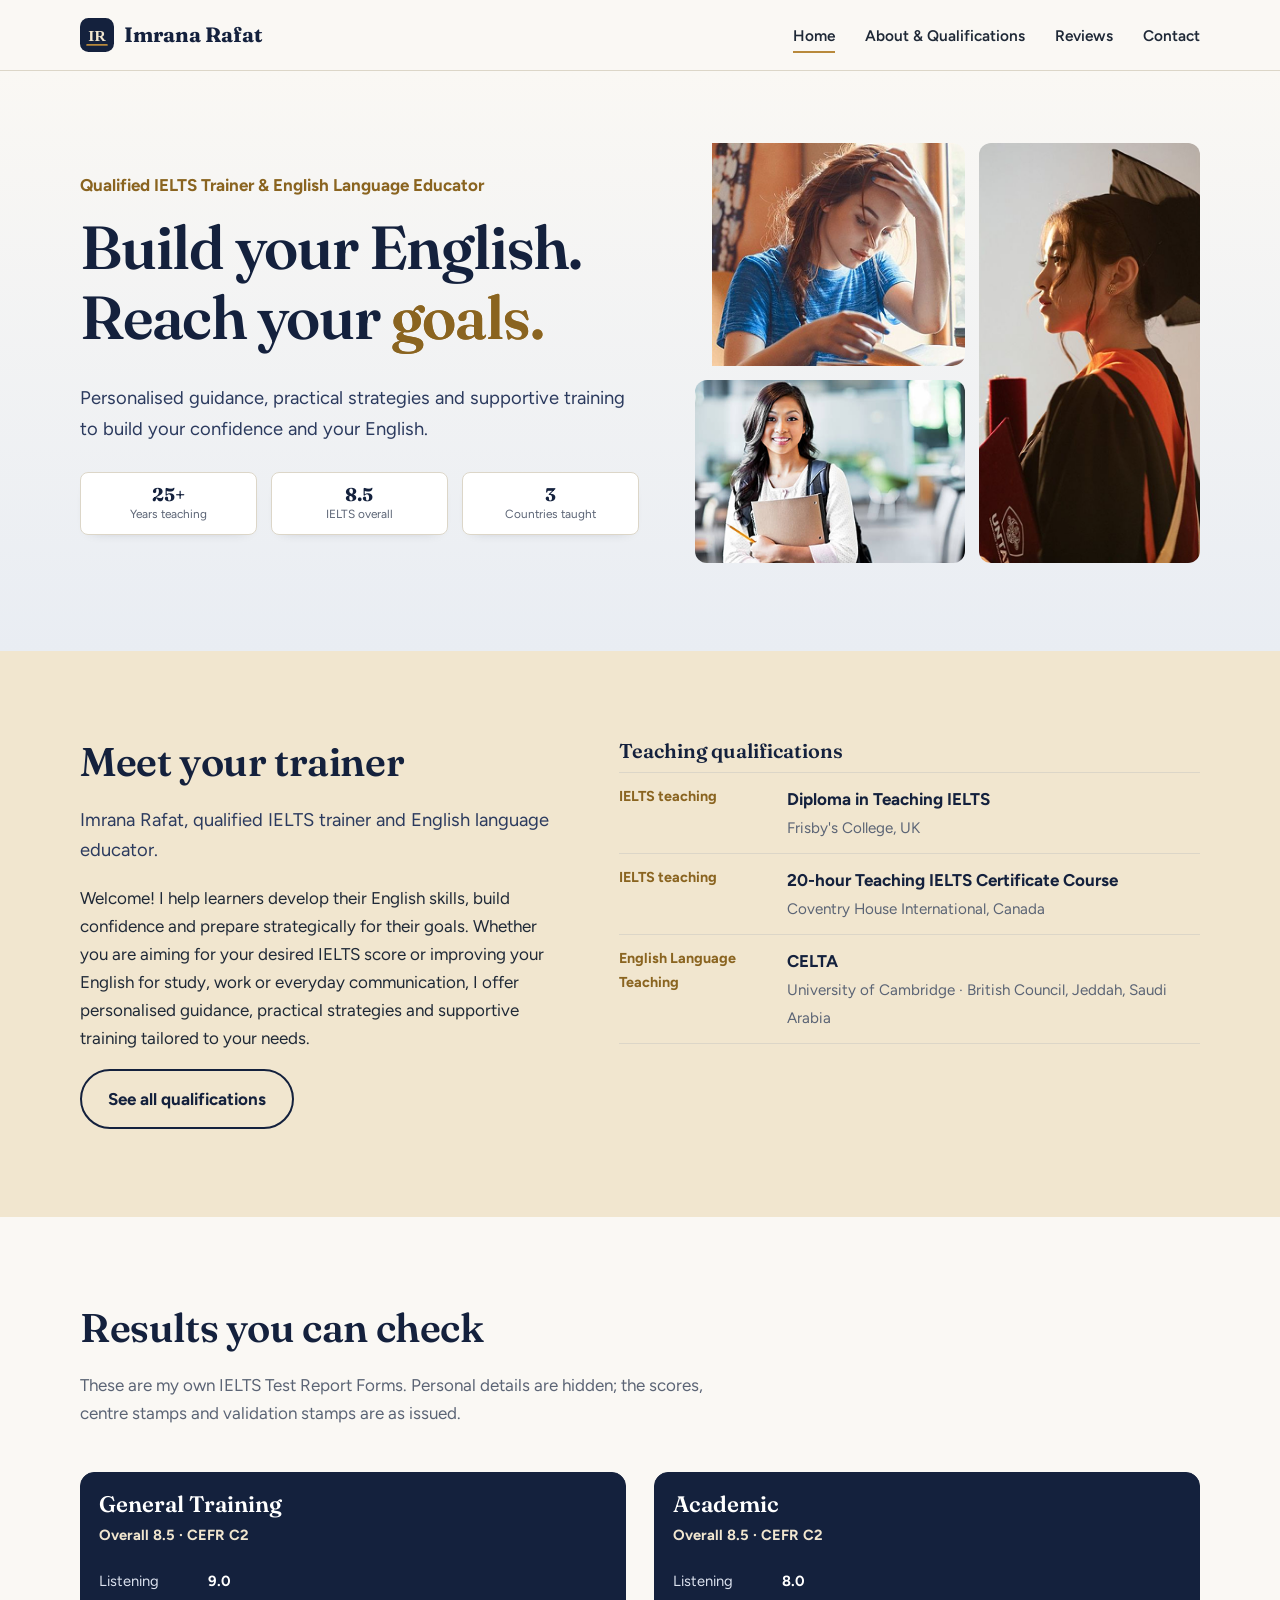
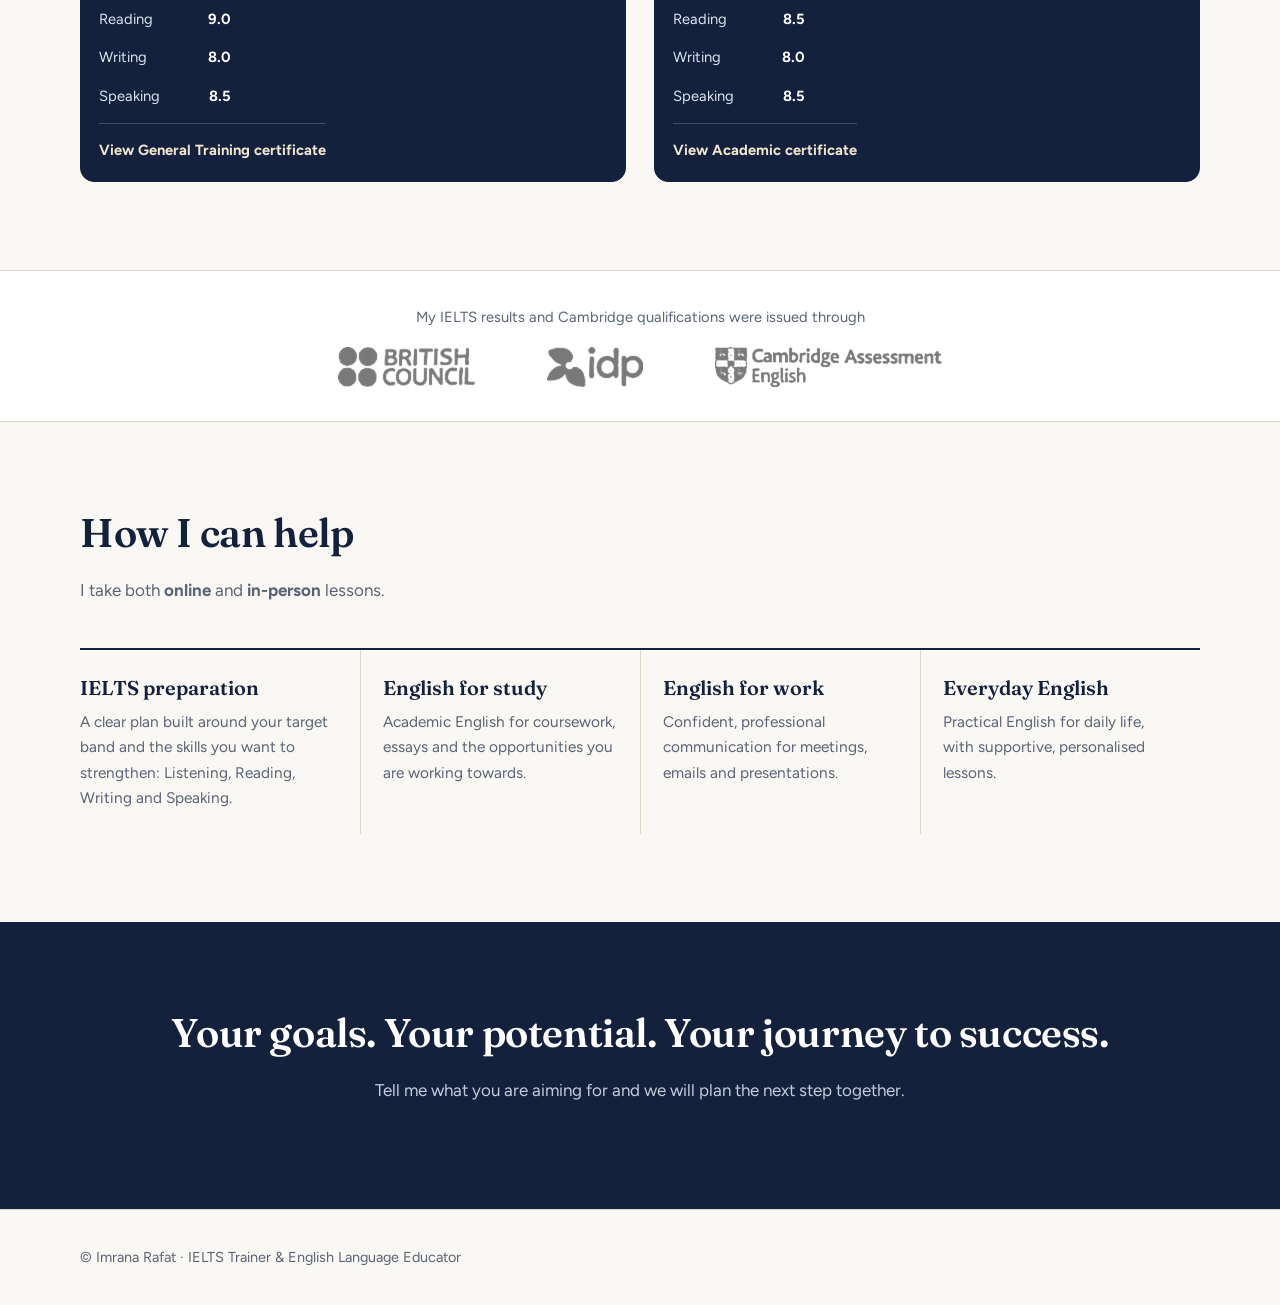
==== commit 0f5ac150: "test" ====
--- a/index.html
+++ b/index.html
@@ -24,6 +24,7 @@
           <li><a href="index.html" class=on aria-current=page>Home</a></li>
           <li><a href="about-us.html">About &amp; Qualifications</a></li>
           <li><a href="our-services.html">Reviews</a></li>
+          <li><a href="contact-us.html">Contact</a></li>
         </ul>
       </nav><button class="burger" aria-label="Menu">Menu</button>
     </div>
@@ -85,15 +86,6 @@
             validation stamps are as issued.</p>
         </div>
         <div class="reports">
-          <button class="report score-report" data-full="assets/img/ielts-academic.jpg" data-alt="Redacted IELTS Academic Test Report Form">
-            <span class="report-title">Academic</span>
-            <span class="report-overall">Overall 8.5 · CEFR C2</span>
-            <span class="bar"><span>Listening</span><i style="--v:8.0"></i><b data-n="8.0">8.0</b></span>
-            <span class="bar"><span>Reading</span><i style="--v:8.5"></i><b data-n="8.5">8.5</b></span>
-            <span class="bar"><span>Writing</span><i style="--v:8.0"></i><b data-n="8.0">8.0</b></span>
-            <span class="bar"><span>Speaking</span><i style="--v:8.5"></i><b data-n="8.5">8.5</b></span>
-            <span class="report-action">View Academic certificate</span>
-          </button>
           <button class="report score-report" data-full="assets/img/ielts-general-training.jpg" data-alt="Redacted IELTS General Training Test Report Form">
             <span class="report-title">General Training</span>
             <span class="report-overall">Overall 8.5 · CEFR C2</span>
@@ -102,6 +94,15 @@
             <span class="bar"><span>Writing</span><i style="--v:8.0"></i><b data-n="8.0">8.0</b></span>
             <span class="bar"><span>Speaking</span><i style="--v:8.5"></i><b data-n="8.5">8.5</b></span>
             <span class="report-action">View General Training certificate</span>
+          </button>
+           <button class="report score-report" data-full="assets/img/ielts-academic.jpg" data-alt="Redacted IELTS Academic Test Report Form">
+            <span class="report-title">Academic</span>
+            <span class="report-overall">Overall 8.5 · CEFR C2</span>
+            <span class="bar"><span>Listening</span><i style="--v:8.0"></i><b data-n="8.0">8.0</b></span>
+            <span class="bar"><span>Reading</span><i style="--v:8.5"></i><b data-n="8.5">8.5</b></span>
+            <span class="bar"><span>Writing</span><i style="--v:8.0"></i><b data-n="8.0">8.0</b></span>
+            <span class="bar"><span>Speaking</span><i style="--v:8.5"></i><b data-n="8.5">8.5</b></span>
+            <span class="report-action">View Academic certificate</span>
           </button>
         </div>
       </div>
--- a/assets/css/imrana.css
+++ b/assets/css/imrana.css
@@ -63,6 +63,10 @@
 .review-meta{display:flex;justify-content:space-between;align-items:baseline;gap:16px}.review-meta strong{color:var(--ink)}
 .review-rating{color:var(--gold-d);font-size:.9rem;font-weight:700}.review-card p{margin:10px 0;color:var(--text);white-space:pre-wrap;overflow-wrap:anywhere}
 .review-date{color:var(--mute);font-size:.82rem}.review-empty{padding:18px 0;color:var(--mute);border-top:1px solid var(--line)}
+.contact-page{max-width:1000px}.contact-methods{display:grid;grid-template-columns:1fr 1fr;gap:20px}
+.contact-method{padding:26px;background:#fff;border:1px solid var(--line);border-radius:var(--r)}
+.contact-method h2{font-size:1.8rem}.contact-method p{color:var(--mute)}.contact-method .btn{margin-top:6px}
+.contact-note{color:var(--mute);font-size:.9rem}
 .panel.dark{background:var(--ink);color:#DDE3F0;border:0}.panel.dark h3{color:#fff}.tbc{display:inline-block;background:var(--sand);color:var(--gold-d);border-radius:6px;padding:2px 10px;font-size:.85rem;font-weight:700}
 .panel dl{margin:16px 0 0}.panel dt{font-weight:700;font-size:.85rem;color:var(--gold-d);margin-top:12px}.panel dd{margin:0}
 .panel.dark dt{color:var(--sand)}
@@ -71,7 +75,7 @@
 footer{padding:36px 0;border-top:1px solid var(--line);color:var(--mute);font-size:.9rem}footer .wrap{display:flex;justify-content:space-between;gap:20px;flex-wrap:wrap}
 .pagehead{padding:64px 0 48px;background:var(--mist)}.pagehead p{color:var(--ink2);font-size:1.12rem}
 dialog{border:0;border-radius:12px;padding:0;max-width:min(760px,94vw);max-height:92vh}dialog::backdrop{background:rgba(10,16,32,.8)}dialog img{max-height:86vh;width:auto;margin:auto}dialog button{position:absolute;top:8px;right:8px;background:var(--ink);color:#fff;border:0;border-radius:8px;padding:8px 14px;font:inherit;cursor:pointer}
-@media(max-width:860px){section{padding:60px 0}.hero .wrap,.split,.reports,.where,.skills,.review-layout{grid-template-columns:1fr}.hero .wrap{gap:34px}.review-layout{gap:42px}.student-mosaic{height:clamp(300px,72vw,420px)}.svc{grid-template-columns:1fr 1fr}.svc div:nth-child(3){border-left:0;padding-left:0}.svc div:nth-child(n+3){border-top:1px solid var(--line)}
+@media(max-width:860px){section{padding:60px 0}.hero .wrap,.split,.reports,.where,.skills,.review-layout,.contact-methods{grid-template-columns:1fr}.hero .wrap{gap:34px}.review-layout{gap:42px}.student-mosaic{height:clamp(300px,72vw,420px)}.svc{grid-template-columns:1fr 1fr}.svc div:nth-child(3){border-left:0;padding-left:0}.svc div:nth-child(n+3){border-top:1px solid var(--line)}
 .burger{display:block}nav ul{display:none;position:absolute;left:0;right:0;top:70px;background:var(--paper);flex-direction:column;gap:0;padding:8px 4%;border-bottom:1px solid var(--line)}nav ul.open{display:flex}nav li a{display:block;padding:12px 0}.quals li{grid-template-columns:1fr;gap:4px}}
 @media(max-width:520px){.svc{grid-template-columns:1fr}.svc div+div{border-left:0;padding-left:0;border-top:1px solid var(--line)}.institution-list{grid-template-columns:1fr}.hero-stats{gap:8px}.hero-stat{padding:10px 4px}}
 @media(prefers-reduced-motion:reduce){.bar i::after{animation:none}html{scroll-behavior:auto}}
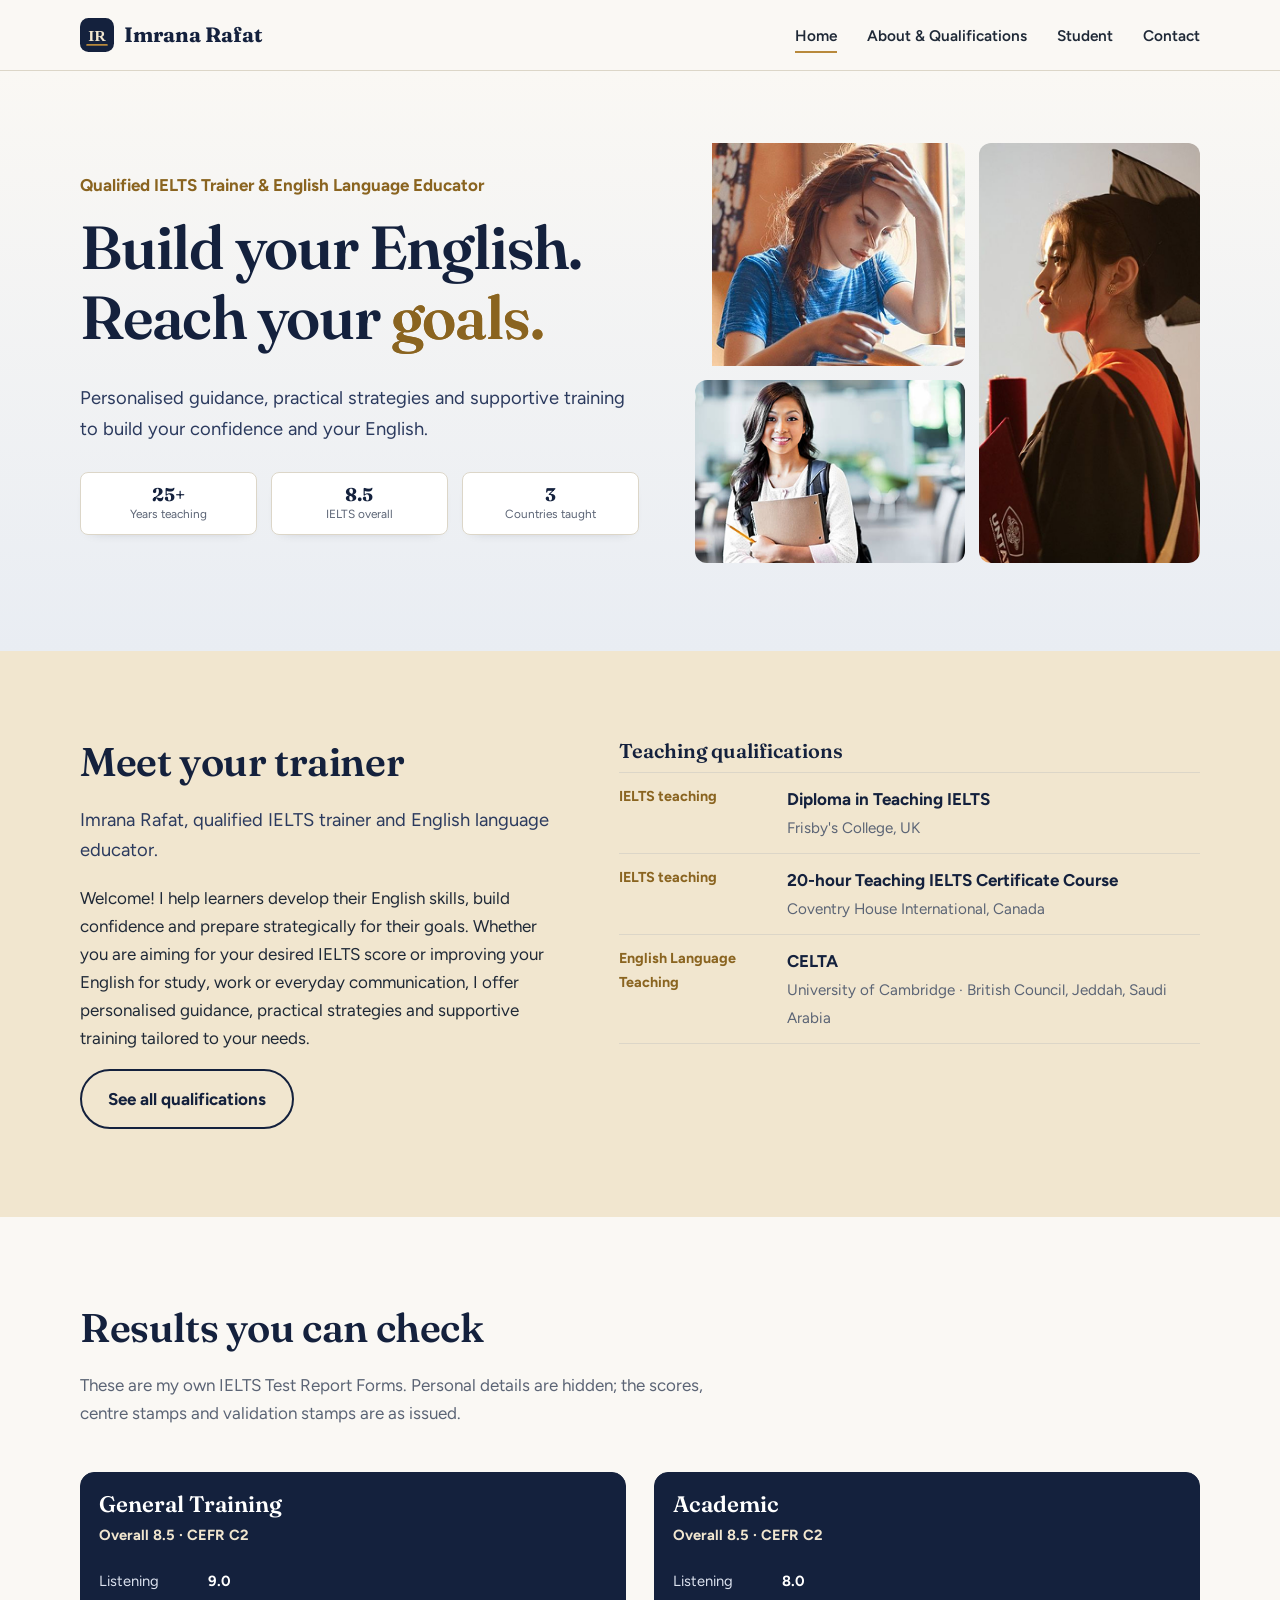
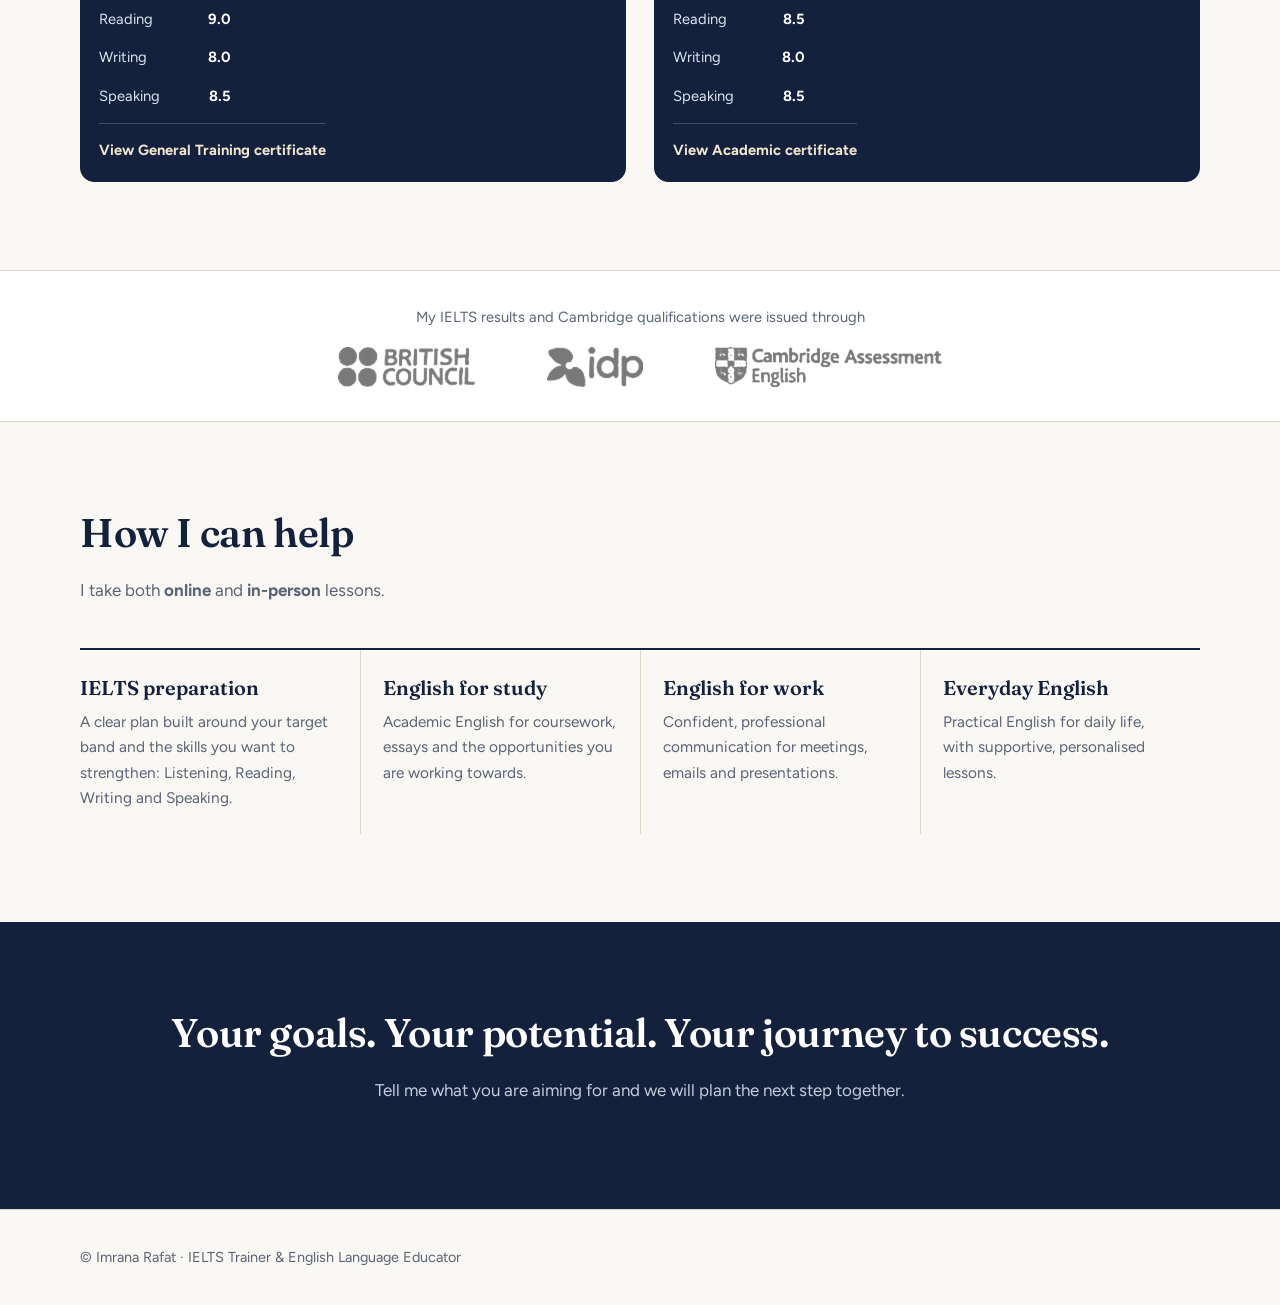
==== commit 2c57b78f: "a" ====
--- a/index.html
+++ b/index.html
@@ -23,7 +23,7 @@
         <ul>
           <li><a href="index.html" class=on aria-current=page>Home</a></li>
           <li><a href="about-us.html">About &amp; Qualifications</a></li>
-          <li><a href="our-services.html">Reviews</a></li>
+          <li><a href="student.html">Student</a></li>
           <li><a href="contact-us.html">Contact</a></li>
         </ul>
       </nav><button class="burger" aria-label="Menu">Menu</button>
--- a/assets/css/imrana.css
+++ b/assets/css/imrana.css
@@ -55,14 +55,25 @@
 .svc p{color:var(--mute);font-size:.96rem}
 .skills{display:grid;grid-template-columns:repeat(2,1fr);gap:0 40px;margin-top:40px}.skills div{padding:20px 0;border-top:1px solid var(--line)}
 .where{display:grid;grid-template-columns:1fr 1fr;gap:28px}.panel{background:#fff;border:1px solid var(--line);border-radius:var(--r);padding:30px}
-.review-layout{display:grid;grid-template-columns:minmax(280px,.8fr) minmax(0,1.2fr);gap:56px;align-items:start}
-.review-form-panel h2,.review-feed h2{font-size:1.8rem}.review-form-panel>p{color:var(--mute)}
-#review-form{margin-top:24px}.review-status{min-height:1.65em;margin:0;color:var(--ink2);font-size:.92rem}
-.review-disclosure{margin-top:20px;color:var(--mute);font-size:.88rem}
-.review-list{display:grid;gap:12px}.review-card{padding:18px 20px;background:#fff;border:1px solid var(--line);border-radius:8px}
-.review-meta{display:flex;justify-content:space-between;align-items:baseline;gap:16px}.review-meta strong{color:var(--ink)}
-.review-rating{color:var(--gold-d);font-size:.9rem;font-weight:700}.review-card p{margin:10px 0;color:var(--text);white-space:pre-wrap;overflow-wrap:anywhere}
-.review-date{color:var(--mute);font-size:.82rem}.review-empty{padding:18px 0;color:var(--mute);border-top:1px solid var(--line)}
+.reviews-hero{padding:72px 0 28px;background:linear-gradient(180deg,#f5efe7 0%,#f8f5f2 100%)}
+.reviews-hero-inner{display:flex;justify-content:space-between;align-items:end;gap:32px}
+.eyebrow{margin:0 0 12px;color:var(--gold-d);font-weight:800;letter-spacing:.12em;text-transform:uppercase;font-size:.75rem}
+.reviews-hero h1{font-size:clamp(2.4rem,5vw,4rem);margin:0;max-width:12ch}
+.intro-copy{max-width:470px;margin:0;color:var(--ink2);font-size:1.08rem;line-height:1.7}
+.reviews-section{padding:20px 0 88px}
+.review-stack{display:grid;gap:22px}
+.review-card{display:grid;grid-template-columns:300px minmax(0,1fr);gap:24px;padding:22px 20px;border:1px solid rgba(20,33,61,.1);border-radius:26px;background:#fff;box-shadow:0 18px 48px -38px rgba(20,33,61,.45);transition:transform .2s ease, box-shadow .2s ease}
+.review-card:hover{transform:translateY(-2px);box-shadow:0 22px 50px -34px rgba(20,33,61,.5)}
+.review-cert-visual{all:unset;display:block;cursor:pointer;width:100%;background:#f7f3ee;border:1px solid rgba(20,33,61,.12);border-radius:18px;padding:10px;box-sizing:border-box;transition:box-shadow .2s ease}
+.review-cert-visual:hover,.review-cert-visual:focus-visible{box-shadow:0 16px 28px -22px rgba(20,33,61,.5)}
+.review-cert-visual img{display:block;width:100%;max-height:260px;object-fit:contain;border-radius:10px;background:#fff}
+.review-body{display:grid;gap:14px;align-content:center}
+.review-topbar{display:flex;justify-content:space-between;align-items:center;gap:12px}
+.review-name{font-family:'Fraunces',Georgia,serif;font-size:1.8rem;color:var(--ink);font-weight:600}
+.review-rating{color:var(--gold-d);font-size:1.05rem;letter-spacing:.12em}
+.review-card p{margin:0;color:var(--ink2);font-size:1.08rem;line-height:1.7;white-space:pre-wrap;overflow-wrap:anywhere}
+.review-date,.review-empty{display:none}
+@media(max-width:860px){.reviews-hero-inner{flex-direction:column;align-items:flex-start}.review-card{grid-template-columns:1fr;padding:18px}.review-cert-visual img{max-height:220px}.review-name{font-size:1.5rem}}
 .contact-page{max-width:1000px}.contact-methods{display:grid;grid-template-columns:1fr 1fr;gap:20px}
 .contact-method{padding:26px;background:#fff;border:1px solid var(--line);border-radius:var(--r)}
 .contact-method h2{font-size:1.8rem}.contact-method p{color:var(--mute)}.contact-method .btn{margin-top:6px}
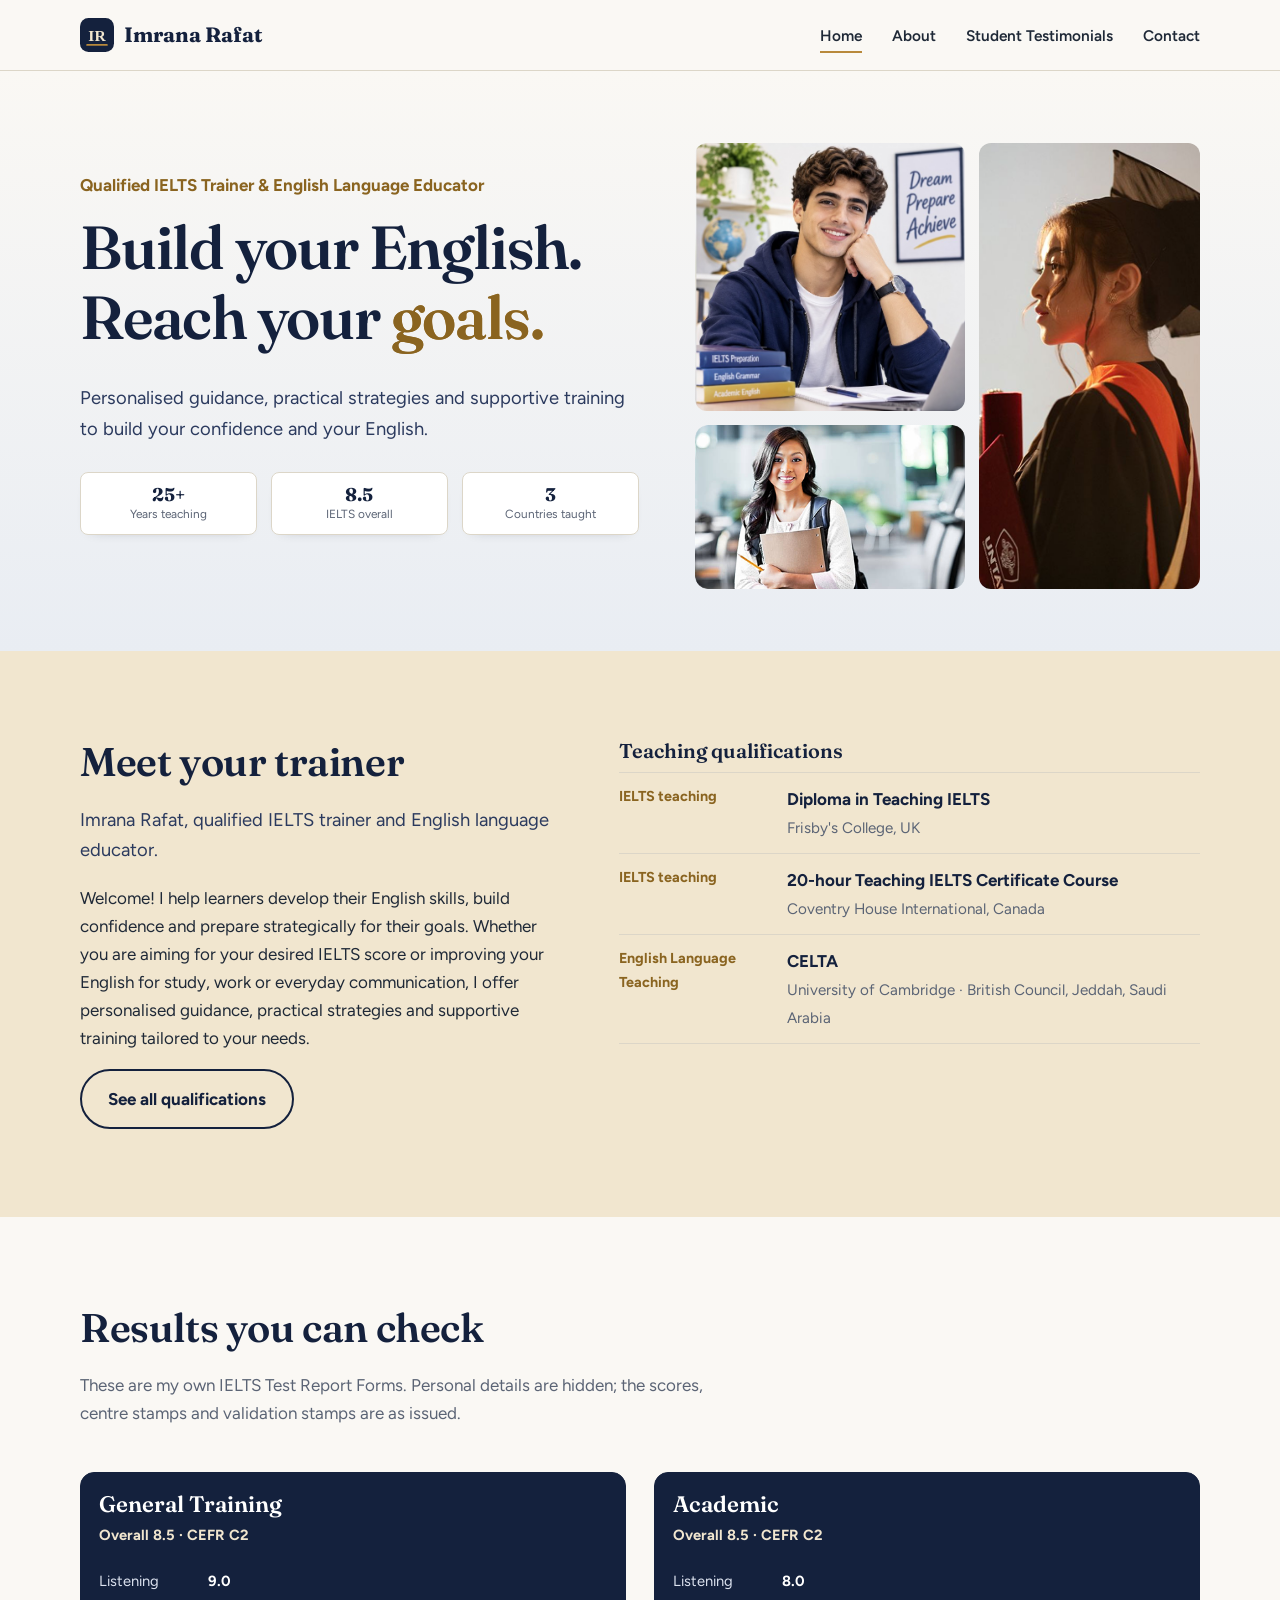
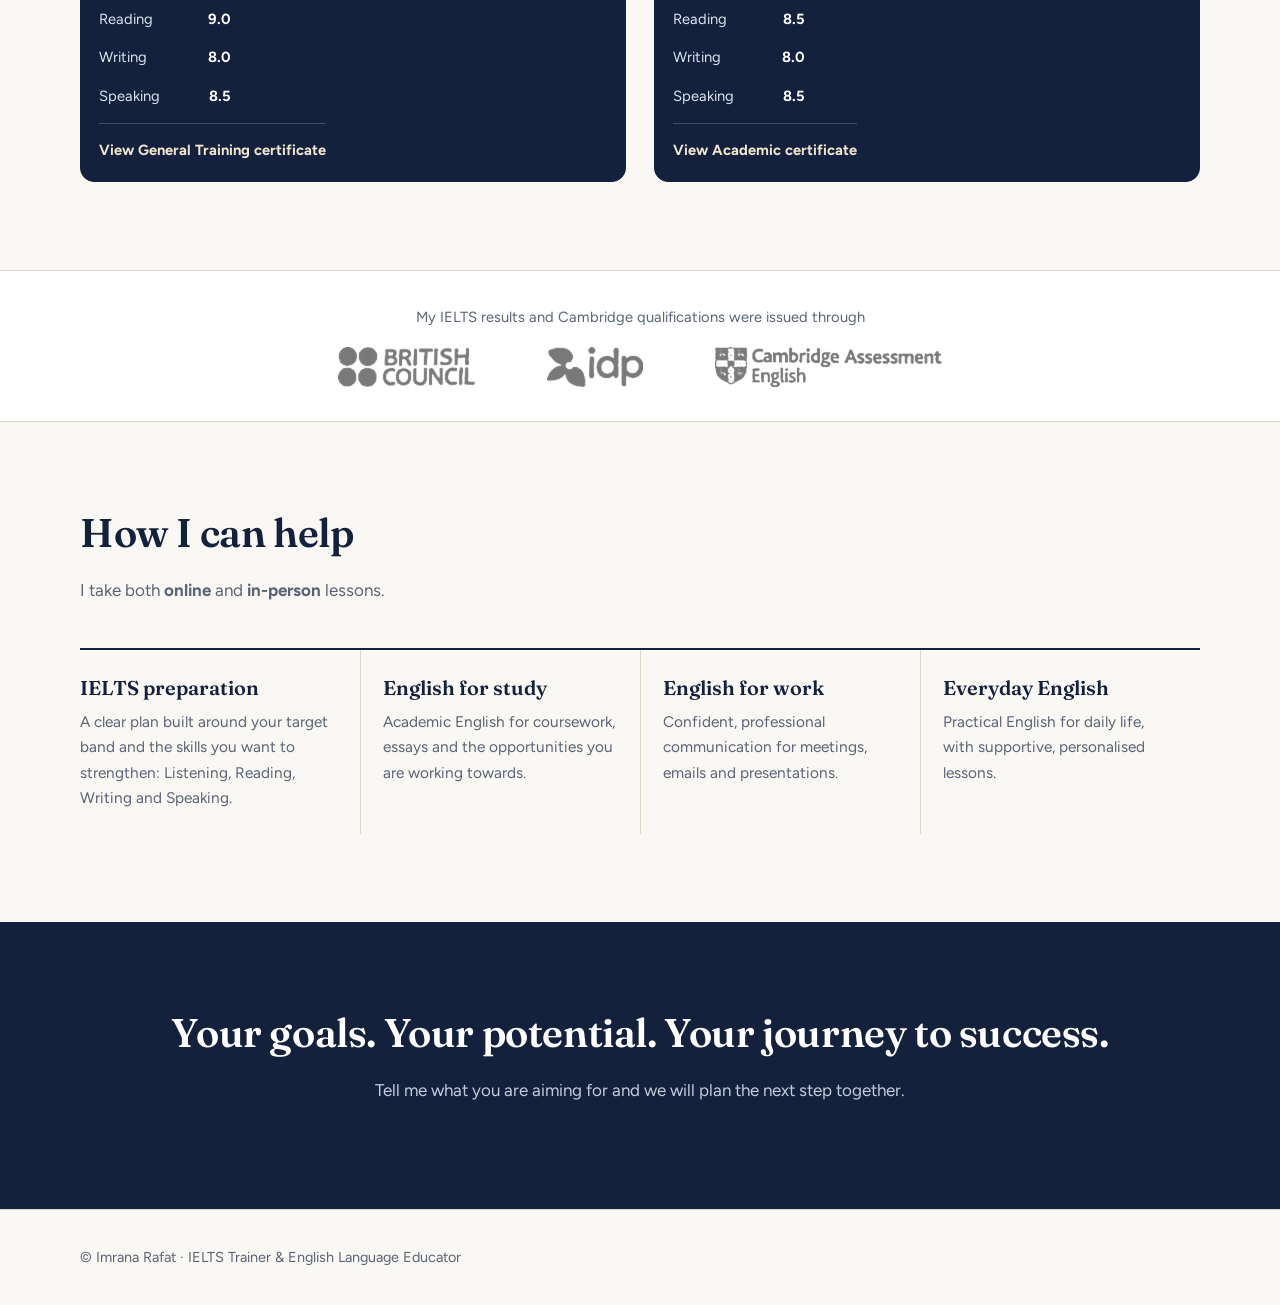
==== commit b08c170c: "a" ====
--- a/index.html
+++ b/index.html
@@ -22,8 +22,8 @@
       <nav aria-label="Main">
         <ul>
           <li><a href="index.html" class=on aria-current=page>Home</a></li>
-          <li><a href="about-us.html">About &amp; Qualifications</a></li>
-          <li><a href="student.html">Student</a></li>
+          <li><a href="about-us.html">About</a></li>
+          <li><a href="student.html">Student Testimonials</a></li>
           <li><a href="contact-us.html">Contact</a></li>
         </ul>
       </nav><button class="burger" aria-label="Menu">Menu</button>
